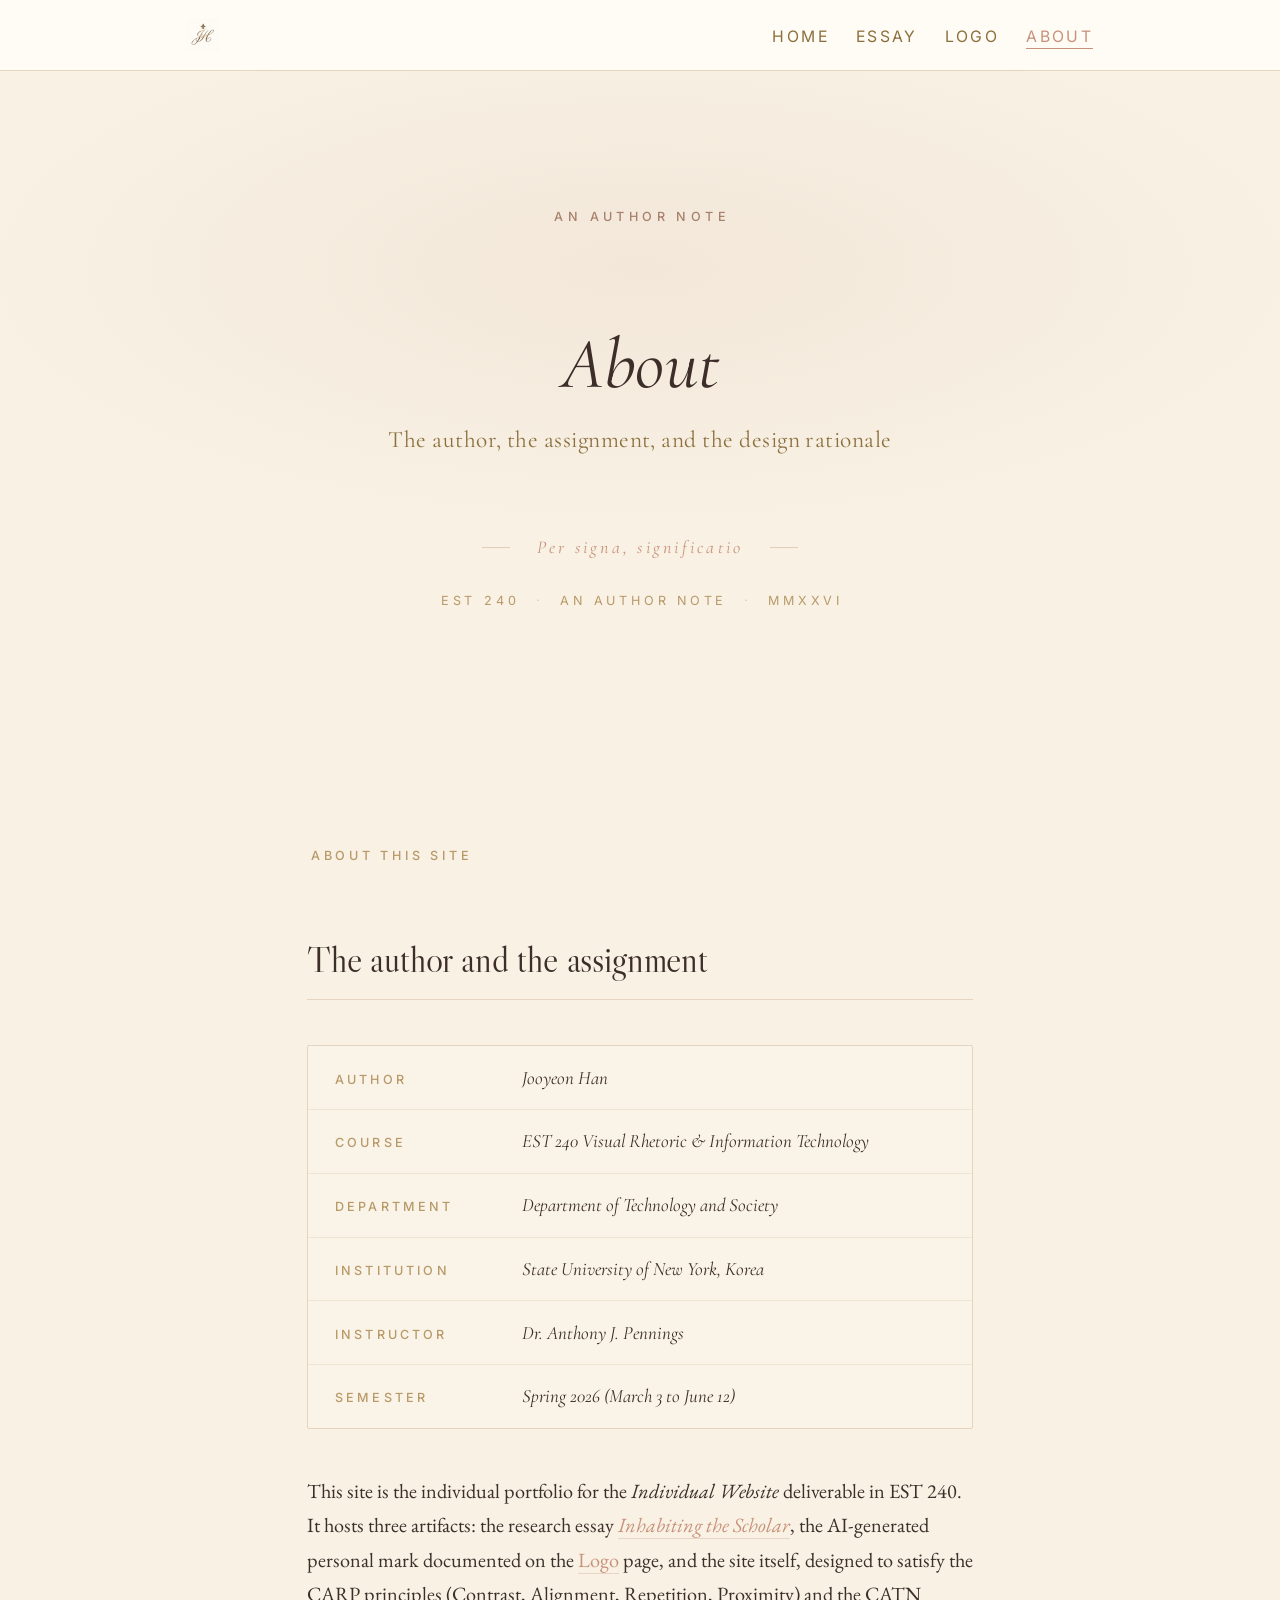
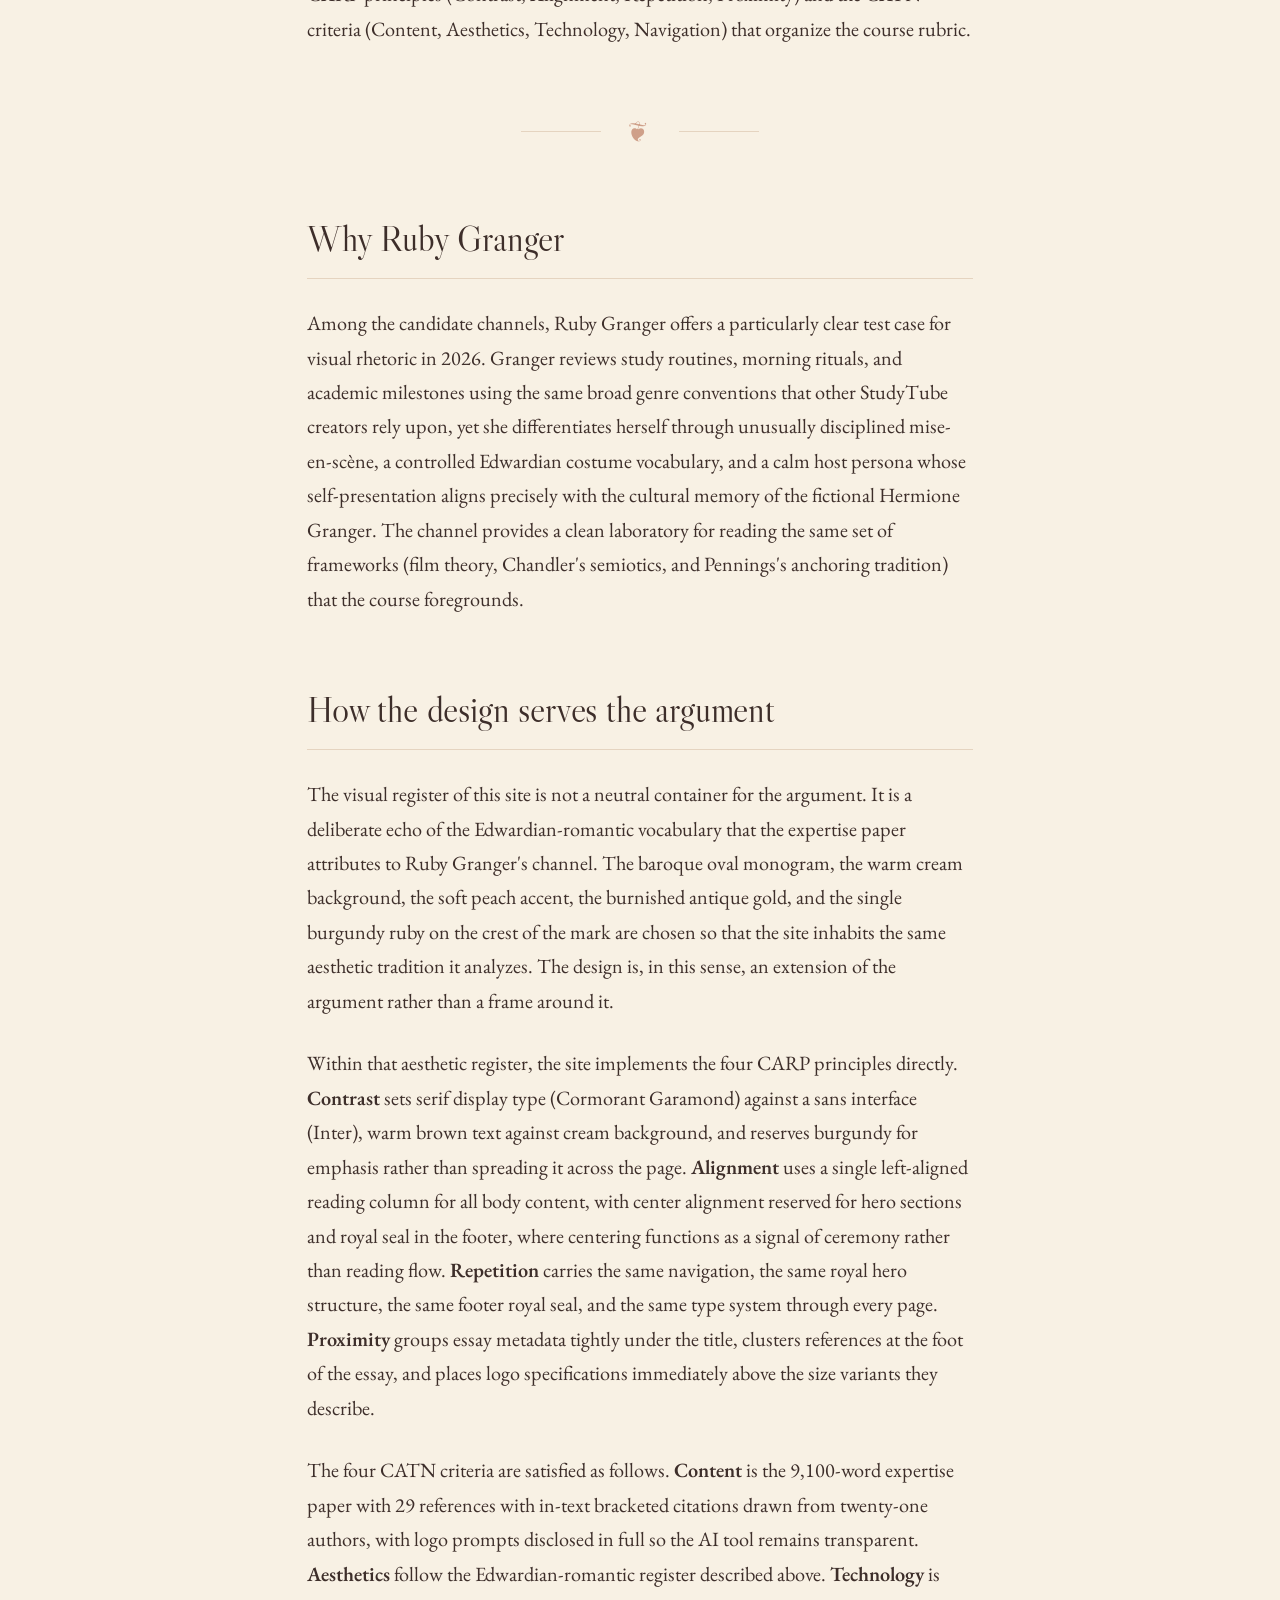
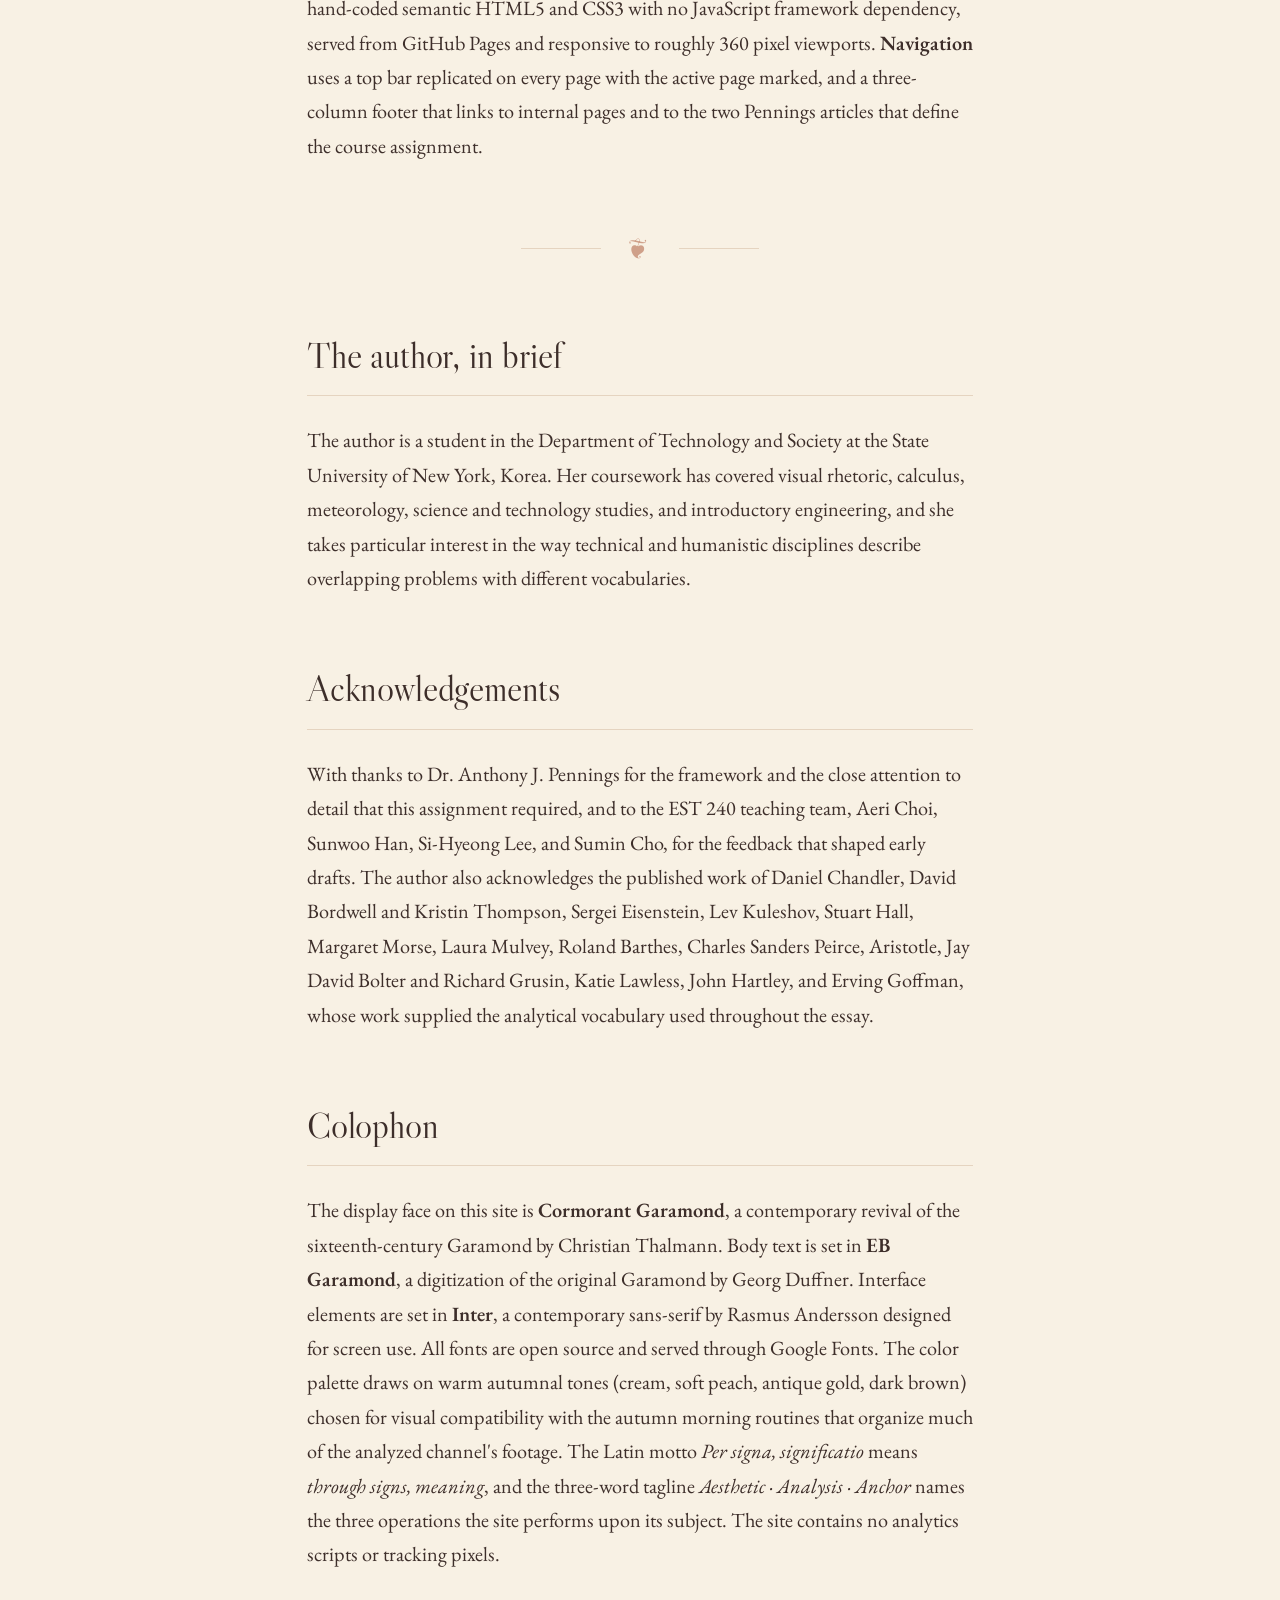
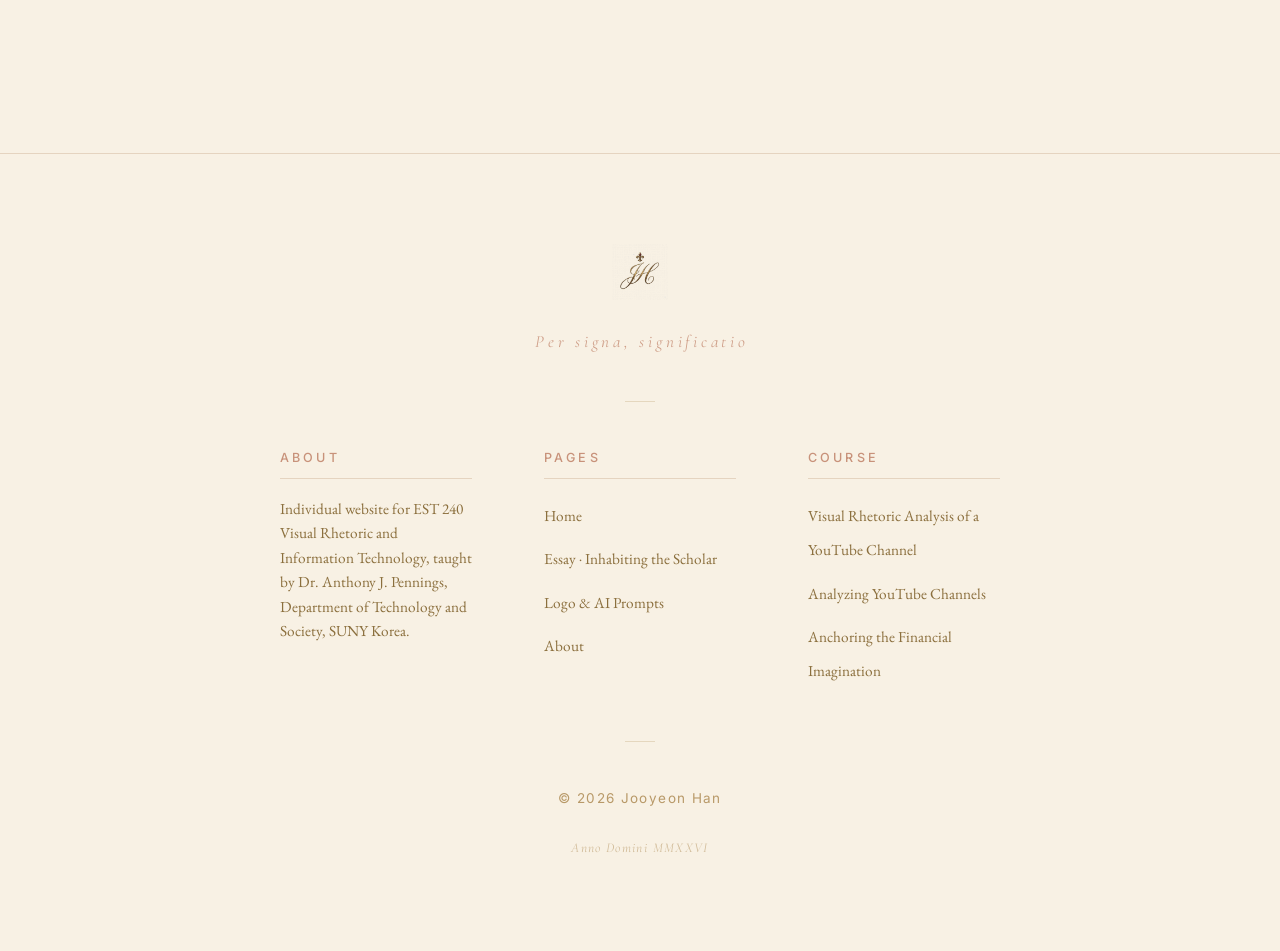
==== about.html @ 0f3f5d2f "Add files via upload" ====
<!DOCTYPE html>
<html lang="en">
<head>
<meta charset="UTF-8">
<meta name="viewport" content="width=device-width, initial-scale=1.0">
<title>About &middot; Jooyeon Han &middot; EST 240 Visual Rhetoric</title>
<meta name="description" content="About Jooyeon Han's individual portfolio site for EST 240 Visual Rhetoric and Information Technology at SUNY Korea. Featuring 'Inhabiting the Scholar,' a visual-rhetoric analysis of the Ruby Granger YouTube channel.">
<link rel="icon" type="image/png" href="logo-icon.png">
<link rel="stylesheet" href="style.css">
<link rel="preconnect" href="https://fonts.googleapis.com">
<link rel="preconnect" href="https://fonts.gstatic.com" crossorigin>
<link href="https://fonts.googleapis.com/css2?family=Cormorant+Garamond:ital,wght@0,400;0,500;0,600;1,400;1,500&family=EB+Garamond:ital,wght@0,400;0,500;1,400&family=Libre+Caslon+Display&family=Inter:wght@300;400;500&display=swap" rel="stylesheet">
</head>
<body>

<!-- ===== Navigation ===== -->
<nav class="nav">
  <div class="nav-inner">
    <a href="about.html" class="nav-brand" aria-label="Home">
      <img src="nav-mark.png" alt="" class="nav-mark">
    </a>
    <ul class="nav-menu">
      <li><a href="index.html" class="nav-link">Home</a></li>
      <li><a href="essay.html" class="nav-link">Essay</a></li>
      <li><a href="logo.html" class="nav-link">Logo</a></li>
      <li><a href="about.html" class="nav-link active">About</a></li>
    </ul>
  </div>
</nav>

<!-- ===== Royal Hero ===== -->
<section class="royal-hero">
  <div class="royal-label">
    An Author Note
  </div>

  <h1 class="royal-title">About</h1>
  <p class="royal-subtitle">The author, the assignment, and the design rationale</p>

  <p class="royal-motto">Per signa, significatio</p>

  <p class="royal-meta">
    EST 240
    <span class="royal-meta-divider">&middot;</span>
    An Author Note
    <span class="royal-meta-divider">&middot;</span>
    MMXXVI
  </p>
</section>

<!-- ===== Main Content ===== -->
<div class="container">

  <p class="eyebrow">About this site</p>

  <h2>The author and the assignment</h2>

  <div class="meta-table">
    <div class="meta-row"><span class="meta-label">Author</span><span class="meta-value">Jooyeon Han</span></div>
    <div class="meta-row"><span class="meta-label">Course</span><span class="meta-value">EST 240 Visual Rhetoric &amp; Information Technology</span></div>
    <div class="meta-row"><span class="meta-label">Department</span><span class="meta-value">Department of Technology and Society</span></div>
    <div class="meta-row"><span class="meta-label">Institution</span><span class="meta-value">State University of New York, Korea</span></div>
    <div class="meta-row"><span class="meta-label">Instructor</span><span class="meta-value">Dr. Anthony J. Pennings</span></div>
    <div class="meta-row"><span class="meta-label">Semester</span><span class="meta-value">Spring 2026 (March 3 to June 12)</span></div>
  </div>

  <p>This site is the individual portfolio for the <em>Individual Website</em> deliverable in EST 240. It hosts three artifacts: the research essay <a href="essay.html"><em>Inhabiting the Scholar</em></a>, the AI-generated personal mark documented on the <a href="logo.html">Logo</a> page, and the site itself, designed to satisfy the CARP principles (Contrast, Alignment, Repetition, Proximity) and the CATN criteria (Content, Aesthetics, Technology, Navigation) that organize the course rubric.</p>

  <div class="divider"><span class="divider-ornament">&#10086;</span></div>

  <h2>Why Ruby Granger</h2>

  <p>Among the candidate channels, Ruby Granger offers a particularly clear test case for visual rhetoric in 2026. Granger reviews study routines, morning rituals, and academic milestones using the same broad genre conventions that other StudyTube creators rely upon, yet she differentiates herself through unusually disciplined mise-en-sc&egrave;ne, a controlled Edwardian costume vocabulary, and a calm host persona whose self-presentation aligns precisely with the cultural memory of the fictional Hermione Granger. The channel provides a clean laboratory for reading the same set of frameworks (film theory, Chandler's semiotics, and Pennings's anchoring tradition) that the course foregrounds.</p>

  <h2>How the design serves the argument</h2>

  <p>The visual register of this site is not a neutral container for the argument. It is a deliberate echo of the Edwardian-romantic vocabulary that the expertise paper attributes to Ruby Granger's channel. The baroque oval monogram, the warm cream background, the soft peach accent, the burnished antique gold, and the single burgundy ruby on the crest of the mark are chosen so that the site inhabits the same aesthetic tradition it analyzes. The design is, in this sense, an extension of the argument rather than a frame around it.</p>

  <p>Within that aesthetic register, the site implements the four CARP principles directly. <strong>Contrast</strong> sets serif display type (Cormorant Garamond) against a sans interface (Inter), warm brown text against cream background, and reserves burgundy for emphasis rather than spreading it across the page. <strong>Alignment</strong> uses a single left-aligned reading column for all body content, with center alignment reserved for hero sections and royal seal in the footer, where centering functions as a signal of ceremony rather than reading flow. <strong>Repetition</strong> carries the same navigation, the same royal hero structure, the same footer royal seal, and the same type system through every page. <strong>Proximity</strong> groups essay metadata tightly under the title, clusters references at the foot of the essay, and places logo specifications immediately above the size variants they describe.</p>

  <p>The four CATN criteria are satisfied as follows. <strong>Content</strong> is the 9,100-word expertise paper with 29 references with in-text bracketed citations drawn from twenty-one authors, with logo prompts disclosed in full so the AI tool remains transparent. <strong>Aesthetics</strong> follow the Edwardian-romantic register described above. <strong>Technology</strong> is hand-coded semantic HTML5 and CSS3 with no JavaScript framework dependency, served from GitHub Pages and responsive to roughly 360 pixel viewports. <strong>Navigation</strong> uses a top bar replicated on every page with the active page marked, and a three-column footer that links to internal pages and to the two Pennings articles that define the course assignment.</p>

  <div class="divider"><span class="divider-ornament">&#10086;</span></div>

  <h2>The author, in brief</h2>

  <p>The author is a student in the Department of Technology and Society at the State University of New York, Korea. Her coursework has covered visual rhetoric, calculus, meteorology, science and technology studies, and introductory engineering, and she takes particular interest in the way technical and humanistic disciplines describe overlapping problems with different vocabularies.</p>

  <h2>Acknowledgements</h2>

  <p>With thanks to Dr. Anthony J. Pennings for the framework and the close attention to detail that this assignment required, and to the EST 240 teaching team, Aeri Choi, Sunwoo Han, Si-Hyeong Lee, and Sumin Cho, for the feedback that shaped early drafts. The author also acknowledges the published work of Daniel Chandler, David Bordwell and Kristin Thompson, Sergei Eisenstein, Lev Kuleshov, Stuart Hall, Margaret Morse, Laura Mulvey, Roland Barthes, Charles Sanders Peirce, Aristotle, Jay David Bolter and Richard Grusin, Katie Lawless, John Hartley, and Erving Goffman, whose work supplied the analytical vocabulary used throughout the essay.</p>

  <h2>Colophon</h2>

  <p>The display face on this site is <strong>Cormorant Garamond</strong>, a contemporary revival of the sixteenth-century Garamond by Christian Thalmann. Body text is set in <strong>EB Garamond</strong>, a digitization of the original Garamond by Georg Duffner. Interface elements are set in <strong>Inter</strong>, a contemporary sans-serif by Rasmus Andersson designed for screen use. All fonts are open source and served through Google Fonts. The color palette draws on warm autumnal tones (cream, soft peach, antique gold, dark brown) chosen for visual compatibility with the autumn morning routines that organize much of the analyzed channel's footage. The Latin motto <em>Per signa, significatio</em> means <em>through signs, meaning</em>, and the three-word tagline <em>Aesthetic &middot; Analysis &middot; Anchor</em> names the three operations the site performs upon its subject. The site contains no analytics scripts or tracking pixels.</p>

</div>

<!-- ===== Royal Seal Footer ===== -->
<footer class="footer">
  <div class="footer-inner">
    <img src="nav-mark.png" alt="" class="footer-mark">
    <p class="footer-motto">Per signa, significatio</p>
    <div class="footer-divider"></div>

    <div class="footer-cols">
      <div class="footer-col">
        <p class="footer-col-title">About</p>
        <p class="footer-col-text">Individual website for EST 240 Visual Rhetoric and Information Technology, taught by Dr. Anthony J. Pennings, Department of Technology and Society, SUNY Korea.</p>
      </div>
      <div class="footer-col">
        <p class="footer-col-title">Pages</p>
        <ul class="footer-list">
          <li><a href="index.html">Home</a></li>
          <li><a href="essay.html">Essay &middot; Inhabiting the Scholar</a></li>
          <li><a href="logo.html">Logo &amp; AI Prompts</a></li>
          <li><a href="about.html">About</a></li>
        </ul>
      </div>
      <div class="footer-col">
        <p class="footer-col-title">Course</p>
        <ul class="footer-list">
          <li><a href="https://apennings.com/technologies-of-meaning/visual-rhetoric-analysis-of-a-youtube-channel/" target="_blank" rel="noopener">Visual Rhetoric Analysis of a YouTube Channel</a></li>
          <li><a href="https://apennings.com/media-strategies/analyzing-youtube-channels/" target="_blank" rel="noopener">Analyzing YouTube Channels</a></li>
          <li><a href="https://apennings.com/media-strategies/show-biz-anchoring-the-financial-imagination/" target="_blank" rel="noopener">Anchoring the Financial Imagination</a></li>
        </ul>
      </div>
    </div>

    <div class="footer-divider"></div>
    <p class="footer-text">&copy; 2026 Jooyeon Han</p>
    <p class="footer-est">Anno Domini MMXXVI</p>
  </div>
</footer>

</body>
</html>
---- style.css ----
/* ============================================================
   Jooyeon Han Portfolio · EST 240 Visual Rhetoric
   Design System
   
   Inspired by Oxford University Press editorial design
   Color palette: warm beige + dusty rose (Ruby Granger autumn tones)
   Typography: Cormorant Garamond + Libre Caslon + EB Garamond + Inter
   ============================================================ */

/* ===== Font Imports ===== */
@import url('https://fonts.googleapis.com/css2?family=Cormorant+Garamond:ital,wght@0,300;0,400;0,500;0,600;0,700;1,400;1,500&family=Libre+Caslon+Display&family=EB+Garamond:ital,wght@0,400;0,500;0,600;1,400&family=Inter:wght@300;400;500;600&display=swap');

/* ===== CSS Reset ===== */
*, *::before, *::after {
  box-sizing: border-box;
  margin: 0;
  padding: 0;
}

html {
  scroll-behavior: smooth;
  font-size: 18px;
}

/* ===== Design Tokens ===== */
:root {
  /* Color palette - Bridgerton / Coquette / Royalcore */
  --bg-primary: #F8F1E4;        /* Warm cream - main background */
  --bg-card: #FAF4E8;            /* Soft cream - cards */
  --bg-elevated: #FDF8EF;        /* Elevated cream - hover */
  
  --accent: #C8927A;             /* Soft peach/rose - links */
  --accent-hover: #A8806B;       /* Deep peach */
  --accent-light: #E8D4C4;       /* Light blush */
  
  --text-primary: #3D2E2A;       /* Warm dark brown */
  --text-secondary: #8B6F3D;     /* Antique gold-brown */
  --text-tertiary: #B89968;      /* Light gold */
  
  --border: #E5D4C0;             /* Cream-gold border */
  --border-subtle: #F0E4D2;      /* Very light cream */
  
  --gold: #C9A876;               /* Soft antique gold */
  --gold-light: #E5C998;         /* Light gold */
  
  /* Typography */
  --font-display: 'Cormorant Garamond', 'Times New Roman', serif;
  --font-header: 'Libre Caslon Display', 'Cormorant Garamond', serif;
  --font-body: 'EB Garamond', 'Garamond', 'Times New Roman', serif;
  --font-ui: 'Inter', -apple-system, BlinkMacSystemFont, sans-serif;
  
  /* Spacing */
  --space-xs: 0.5rem;
  --space-sm: 1rem;
  --space-md: 1.5rem;
  --space-lg: 2.5rem;
  --space-xl: 4rem;
  --space-2xl: 6rem;
  
  /* Layout */
  --content-width: 720px;
  --wide-width: 960px;
  --radius: 4px;
  --radius-lg: 8px;
}

/* ===== Base ===== */
body {
  background: var(--bg-primary);
  color: var(--text-primary);
  font-family: var(--font-body);
  font-size: 1.125rem;
  line-height: 1.7;
  -webkit-font-smoothing: antialiased;
  -moz-osx-font-smoothing: grayscale;
}

/* ===== Typography ===== */
h1, h2, h3, h4 {
  font-family: var(--font-header);
  font-weight: 400;
  color: var(--text-primary);
  line-height: 1.2;
  letter-spacing: -0.01em;
}

h1 {
  font-family: var(--font-display);
  font-size: 3.5rem;
  font-weight: 500;
  letter-spacing: -0.02em;
}

h2 {
  font-size: 2rem;
  margin-top: var(--space-xl);
  margin-bottom: var(--space-md);
  padding-bottom: var(--space-sm);
  border-bottom: 1px solid var(--border);
  font-weight: 400;
  letter-spacing: -0.005em;
}

/* Royal H2 - more authoritative */
.h2-royal {
  font-family: var(--font-header);
  font-size: 1.875rem;
  text-align: center;
  margin: var(--space-2xl) 0 var(--space-lg);
  padding: var(--space-md) 0;
  border-top: 1px solid var(--border);
  border-bottom: 1px solid var(--border);
  font-weight: 400;
  letter-spacing: 0.02em;
  color: var(--text-primary);
}

.h2-royal-label {
  display: block;
  font-family: var(--font-ui);
  font-size: 0.7rem;
  font-weight: 400;
  text-transform: uppercase;
  letter-spacing: 0.4em;
  color: var(--accent);
  margin-bottom: var(--space-xs);
  opacity: 0.85;
}

h3 {
  font-size: 1.5rem;
  margin-top: var(--space-lg);
  margin-bottom: var(--space-sm);
  font-family: var(--font-display);
  font-weight: 500;
  font-style: italic;
  color: var(--text-secondary);
}

h4 {
  font-size: 1.125rem;
  margin-top: var(--space-md);
  margin-bottom: var(--space-xs);
  text-transform: uppercase;
  letter-spacing: 0.1em;
  font-family: var(--font-ui);
  font-weight: 500;
  font-size: 0.875rem;
  color: var(--text-tertiary);
}

p {
  margin-bottom: 1.4em;
}

p + p {
  margin-bottom: 1.4em;
}

a {
  color: var(--accent);
  text-decoration: none;
  border-bottom: 1px solid var(--accent-light);
  transition: all 0.2s ease;
}

a:hover {
  color: var(--accent-hover);
  border-bottom-color: var(--accent-hover);
}

em, i {
  font-style: italic;
}

strong, b {
  font-weight: 600;
}

blockquote {
  font-family: var(--font-display);
  font-style: italic;
  font-size: 1.4rem;
  line-height: 1.5;
  color: var(--text-secondary);
  margin: var(--space-lg) 0;
  padding: var(--space-md) var(--space-lg);
  border-left: 3px solid var(--accent);
  background: var(--bg-card);
}

cite {
  display: block;
  font-style: normal;
  font-family: var(--font-ui);
  font-size: 0.875rem;
  color: var(--text-tertiary);
  margin-top: var(--space-xs);
  text-align: right;
}

cite::before {
  content: "— ";
}

hr {
  border: none;
  border-top: 1px solid var(--border);
  margin: var(--space-xl) 0;
}

/* ===== Ornament Divider (Fleuron) ===== */
.divider {
  display: flex;
  align-items: center;
  justify-content: center;
  gap: var(--space-md);
  margin: var(--space-xl) 0;
  color: var(--accent);
  font-family: var(--font-display);
  font-size: 1.5rem;
  line-height: 1;
}

.divider::before,
.divider::after {
  content: "";
  flex: 1;
  max-width: 80px;
  height: 1px;
  background: var(--border);
}

.divider-ornament {
  opacity: 0.85;
  font-style: italic;
  font-weight: 400;
  letter-spacing: 0.2em;
}

/* Section ornament (smaller, above headings) */
.section-ornament {
  text-align: center;
  font-family: var(--font-display);
  font-size: 1.25rem;
  color: var(--accent);
  margin: var(--space-lg) 0 var(--space-xs);
  opacity: 0.7;
  letter-spacing: 0.3em;
}

/* ===== Layout ===== */
.container {
  max-width: var(--content-width);
  margin: 0 auto;
  padding: var(--space-lg) var(--space-md);
}

.container-wide {
  max-width: var(--wide-width);
  margin: 0 auto;
  padding: var(--space-lg) var(--space-md);
}

/* ===== Navigation ===== */
.nav {
  background: var(--bg-elevated);
  border-bottom: 1px solid var(--border);
  padding: var(--space-sm) 0;
  position: sticky;
  top: 0;
  z-index: 100;
  backdrop-filter: blur(10px);
  background: rgba(255, 252, 247, 0.92);
}

.nav-inner {
  max-width: var(--wide-width);
  margin: 0 auto;
  padding: 0 var(--space-md);
  display: flex;
  justify-content: space-between;
  align-items: center;
}

.nav-brand {
  font-family: var(--font-display);
  font-size: 1.5rem;
  font-weight: 500;
  font-style: italic;
  color: var(--text-primary);
  border-bottom: none;
  letter-spacing: -0.01em;
}

.nav-brand:hover {
  color: var(--accent);
  border-bottom: none;
}

.nav-menu {
  display: flex;
  gap: var(--space-md);
  list-style: none;
}

.nav-link {
  font-family: var(--font-ui);
  font-size: 0.875rem;
  font-weight: 400;
  color: var(--text-secondary);
  text-transform: uppercase;
  letter-spacing: 0.15em;
  border-bottom: 1px solid transparent;
  padding-bottom: 2px;
}

.nav-link:hover,
.nav-link.active {
  color: var(--accent);
  border-bottom-color: var(--accent);
}

/* ===== Hero (Grand Portal) ===== */
.hero {
  text-align: center;
  padding: var(--space-2xl) var(--space-md) var(--space-2xl);
  border-bottom: 1px solid var(--border);
  position: relative;
}

/* ===== Royal Hero (Refined Hybrid - 절제 + 격조) ===== */
.royal-hero {
  text-align: center;
  padding: 7rem 2rem 5.5rem;
  position: relative;
  background: 
    radial-gradient(ellipse 80% 60% at center 30%, rgba(232, 212, 196, 0.35) 0%, transparent 65%),
    var(--bg-primary);
}

.royal-label {
  font-family: var(--font-ui);
  font-size: 0.7rem;
  font-weight: 500;
  text-transform: uppercase;
  letter-spacing: 0.35em;
  color: var(--accent-hover);
  margin-bottom: var(--space-xl);
  padding-left: 0.35em;
  display: inline-block;
}

.royal-label::before,
.royal-label::after {
  content: none;
}

.royal-emblem-wrap {
  position: relative;
  display: flex;
  align-items: center;
  justify-content: center;
  margin: 0 auto var(--space-xl);
}

.royal-emblem {
  width: 200px;
  height: auto;
  flex-shrink: 0;
}

.royal-emblem-flank {
  display: none;
}

.royal-title {
  font-family: var(--font-display);
  font-size: 4rem;
  font-weight: 400;
  letter-spacing: 0.005em;
  color: var(--text-primary);
  margin: var(--space-md) 0 var(--space-sm);
  line-height: 1.05;
  text-transform: none;
  font-style: italic;
}

.royal-subtitle {
  font-family: var(--font-display);
  font-size: 1.3rem;
  color: var(--text-secondary);
  margin: 0 0 var(--space-xl);
  font-weight: 400;
  letter-spacing: 0.02em;
  font-style: normal;
}

.royal-rule {
  display: none;
}

/* Latin motto - 절제된 한 줄 */
.royal-motto {
  font-family: var(--font-display);
  font-style: italic;
  font-size: 1rem;
  color: var(--accent);
  letter-spacing: 0.18em;
  margin: var(--space-xl) auto var(--space-md);
  font-weight: 400;
  display: flex;
  align-items: center;
  justify-content: center;
  gap: var(--space-md);
}

.royal-motto::before,
.royal-motto::after {
  content: "";
  display: inline-block;
  width: 28px;
  height: 1px;
  background: var(--accent);
  opacity: 0.4;
}

/* Meta - 절제된 상세 정보 */
.royal-meta {
  font-family: var(--font-ui);
  font-size: 0.7rem;
  font-weight: 400;
  text-transform: uppercase;
  letter-spacing: 0.3em;
  color: var(--text-tertiary);
  margin-top: var(--space-xs);
  padding-left: 0.3em;
}

.royal-meta-divider {
  display: inline-block;
  margin: 0 0.7em;
  color: var(--accent);
  opacity: 0.45;
}

.hero-monogram {
  margin: 0 auto var(--space-lg);
  width: 120px;
  height: 120px;
}

.hero-title {
  font-family: var(--font-display);
  font-size: 4rem;
  font-weight: 400;
  letter-spacing: -0.03em;
  margin-bottom: var(--space-sm);
  color: var(--text-primary);
}

.hero-subtitle {
  font-family: var(--font-display);
  font-style: italic;
  font-size: 1.5rem;
  color: var(--text-secondary);
  margin-bottom: var(--space-lg);
  font-weight: 300;
}

.hero-meta {
  font-family: var(--font-ui);
  font-size: 0.875rem;
  text-transform: uppercase;
  letter-spacing: 0.2em;
  color: var(--text-tertiary);
}

/* ===== Cards / Sections ===== */
.card {
  background: var(--bg-card);
  border: 1px solid var(--border-subtle);
  border-radius: var(--radius);
  padding: var(--space-lg);
  margin-bottom: var(--space-md);
}

.card-header {
  font-family: var(--font-ui);
  font-size: 0.75rem;
  text-transform: uppercase;
  letter-spacing: 0.2em;
  color: var(--text-tertiary);
  margin-bottom: var(--space-sm);
}

/* ===== Stats Bar ===== */
.stats {
  display: grid;
  grid-template-columns: repeat(auto-fit, minmax(150px, 1fr));
  gap: var(--space-md);
  margin: var(--space-lg) 0;
  padding: var(--space-lg) var(--space-md);
  background: var(--bg-card);
  border-top: 1px solid var(--border);
  border-bottom: 1px solid var(--border);
}

.stat-item {
  text-align: center;
}

.stat-value {
  font-family: var(--font-display);
  font-size: 2.5rem;
  font-weight: 500;
  color: var(--accent);
  display: block;
  line-height: 1;
  margin-bottom: var(--space-xs);
}

.stat-label {
  font-family: var(--font-ui);
  font-size: 0.75rem;
  text-transform: uppercase;
  letter-spacing: 0.15em;
  color: var(--text-tertiary);
}

/* ===== Buttons ===== */
.btn {
  display: inline-block;
  font-family: var(--font-ui);
  font-size: 0.875rem;
  font-weight: 500;
  text-transform: uppercase;
  letter-spacing: 0.15em;
  padding: 0.875rem 2rem;
  border: 1px solid var(--accent);
  color: var(--accent);
  background: transparent;
  border-radius: var(--radius);
  cursor: pointer;
  transition: all 0.2s ease;
  border-bottom: 1px solid var(--accent);
}

.btn:hover {
  background: var(--accent);
  color: var(--bg-elevated);
  border-bottom-color: var(--accent);
}

.btn-primary {
  background: var(--accent);
  color: var(--bg-elevated);
}

.btn-primary:hover {
  background: var(--accent-hover);
  border-color: var(--accent-hover);
}

/* ===== Video Embed ===== */
.video-embed {
  position: relative;
  width: 100%;
  padding-bottom: 56.25%;
  margin: var(--space-lg) 0;
  background: var(--bg-card);
  border: 1px solid var(--border);
  border-radius: var(--radius);
  overflow: hidden;
}

.video-embed iframe {
  position: absolute;
  top: 0;
  left: 0;
  width: 100%;
  height: 100%;
  border: 0;
}

.video-caption {
  font-family: var(--font-ui);
  font-size: 0.875rem;
  color: var(--text-tertiary);
  text-align: center;
  margin-top: var(--space-xs);
  margin-bottom: var(--space-lg);
  font-style: italic;
}

/* ===== Video Gallery ===== */
.video-gallery {
  display: grid;
  grid-template-columns: repeat(auto-fit, minmax(280px, 1fr));
  gap: var(--space-md);
  margin: var(--space-lg) 0;
}

.video-card {
  background: var(--bg-card);
  border: 1px solid var(--border-subtle);
  border-radius: var(--radius);
  padding: var(--space-md);
  transition: all 0.2s ease;
}

.video-card:hover {
  transform: translateY(-2px);
  border-color: var(--accent-light);
  box-shadow: 0 4px 16px rgba(139, 90, 102, 0.08);
}

.video-card h4 {
  font-family: var(--font-display);
  font-size: 1.125rem;
  font-style: italic;
  color: var(--text-primary);
  margin-bottom: var(--space-xs);
  text-transform: none;
  letter-spacing: 0;
  font-weight: 500;
}

.video-card p {
  font-size: 0.95rem;
  color: var(--text-secondary);
  margin-bottom: var(--space-xs);
}

.video-card a {
  font-family: var(--font-ui);
  font-size: 0.8rem;
  text-transform: uppercase;
  letter-spacing: 0.15em;
}

/* ===== References ===== */
.references {
  font-size: 0.95rem;
  line-height: 1.6;
}

.references ol {
  list-style: none;
  counter-reset: ref-counter;
  padding-left: 0;
  margin: 0;
}

.references li {
  counter-increment: ref-counter;
  margin-bottom: var(--space-sm);
  padding-left: 3.2rem;
  position: relative;
  font-family: var(--font-body);
  font-size: 0.9rem;
  line-height: 1.6;
  color: var(--text-primary);
}

.references li::before {
  content: "[" counter(ref-counter) "]";
  position: absolute;
  left: 0;
  top: 0.1em;
  color: var(--accent);
  font-family: var(--font-ui);
  font-weight: 500;
  font-size: 0.85rem;
  width: 2.8rem;
  text-align: left;
  letter-spacing: 0.02em;
}

.references a {
  word-break: break-word;
}

/* ===== Logo Display ===== */
.logo-showcase {
  display: grid;
  grid-template-columns: repeat(auto-fit, minmax(220px, 1fr));
  gap: var(--space-lg);
  margin: var(--space-xl) 0;
  align-items: center;
}

.logo-tile {
  background: var(--bg-card);
  border: 1px solid var(--border);
  border-radius: var(--radius-lg);
  padding: var(--space-xl) var(--space-lg);
  text-align: center;
}

.logo-tile.tile-bw {
  background: #FFFFFF;
}

.logo-tile.tile-dark {
  background: #2A1F1A;
}

.logo-tile-label {
  display: block;
  font-family: var(--font-ui);
  font-size: 0.75rem;
  text-transform: uppercase;
  letter-spacing: 0.2em;
  color: var(--text-tertiary);
  margin-top: var(--space-md);
}

.tile-dark .logo-tile-label {
  color: var(--gold-light);
}

/* ===== Prompt Display ===== */
.prompt-block {
  background: #2A1F1A;
  color: #F5EDE4;
  font-family: 'SF Mono', 'Monaco', 'Inconsolata', 'Courier New', monospace;
  font-size: 0.85rem;
  line-height: 1.6;
  padding: var(--space-md);
  border-radius: var(--radius);
  margin: var(--space-md) 0;
  overflow-x: auto;
  border-left: 3px solid var(--gold);
}

.prompt-label {
  font-family: var(--font-ui);
  font-size: 0.7rem;
  text-transform: uppercase;
  letter-spacing: 0.2em;
  color: var(--gold-light);
  margin-bottom: var(--space-xs);
  display: block;
}

/* ===== Pull Quote ===== */
.pull-quote {
  font-family: var(--font-display);
  font-style: italic;
  font-size: 2.5rem;
  line-height: 1.2;
  letter-spacing: -0.01em;
  color: var(--accent);
  text-align: center;
  padding: var(--space-xl) var(--space-md);
  margin: var(--space-xl) 0;
  border-top: 1px solid var(--border);
  border-bottom: 1px solid var(--border);
  position: relative;
}

.pull-quote::before {
  content: "❦";
  display: block;
  font-style: normal;
  font-size: 1.2rem;
  color: var(--accent);
  opacity: 0.6;
  margin-bottom: var(--space-md);
  letter-spacing: 0;
}

/* ===== Footer (Luxury Restraint) ===== */
.footer {
  background: var(--bg-primary);
  border-top: 1px solid var(--border);
  padding: 5rem var(--space-md) 4rem;
  margin-top: var(--space-2xl);
  text-align: center;
  position: relative;
}

.footer-inner {
  max-width: var(--content-width);
  margin: 0 auto;
}

.footer-mark {
  width: 56px;
  height: auto;
  margin: 0 auto var(--space-md);
  opacity: 0.7;
}

.footer-motto {
  font-family: var(--font-display);
  font-style: italic;
  font-size: 0.95rem;
  color: var(--accent);
  letter-spacing: 0.22em;
  margin-bottom: var(--space-lg);
  padding-left: 0.22em;
  opacity: 0.85;
}

.footer-motto::before, .footer-motto::after {
  content: none;
}

.footer-divider {
  width: 30px;
  height: 1px;
  background: var(--text-tertiary);
  opacity: 0.3;
  margin: var(--space-lg) auto;
  border: none;
}

.footer-text {
  font-family: var(--font-ui);
  font-size: 0.75rem;
  color: var(--text-tertiary);
  margin-bottom: var(--space-xs);
  letter-spacing: 0.1em;
}

.footer-meta {
  font-family: var(--font-ui);
  font-size: 0.65rem;
  text-transform: uppercase;
  letter-spacing: 0.4em;
  color: var(--text-tertiary);
  margin-bottom: var(--space-xs);
  padding-left: 0.4em;
}

.footer-est {
  font-family: var(--font-display);
  font-style: italic;
  font-size: 0.75rem;
  color: var(--text-tertiary);
  margin-top: var(--space-md);
  opacity: 0.6;
  letter-spacing: 0.1em;
}

/* Monogram watermark (large background ornament) */
.watermark {
  position: relative;
  text-align: center;
  margin: var(--space-2xl) 0 var(--space-lg);
  pointer-events: none;
}

.watermark svg {
  width: 80px;
  height: 80px;
  opacity: 0.18;
}

/* End-of-essay sign-off mark */
.end-mark {
  text-align: center;
  margin: var(--space-xl) 0;
  font-family: var(--font-display);
  color: var(--accent);
  font-size: 1.5rem;
  opacity: 0.6;
  letter-spacing: 0.4em;
}

/* ===== Tables (if needed) ===== */
table {
  width: 100%;
  border-collapse: collapse;
  margin: var(--space-md) 0;
  font-size: 0.95rem;
}

th {
  font-family: var(--font-ui);
  text-transform: uppercase;
  letter-spacing: 0.1em;
  font-size: 0.8rem;
  font-weight: 500;
  color: var(--text-secondary);
  padding: var(--space-sm);
  border-bottom: 2px solid var(--border);
  text-align: left;
}

td {
  padding: var(--space-sm);
  border-bottom: 1px solid var(--border-subtle);
}

/* ===== Drop Cap (Editorial Book Style) ===== */
.dropcap {
  position: relative;
}
.dropcap::first-letter {
  font-family: var(--font-display);
  font-size: 5.5rem;
  font-weight: 500;
  font-style: italic;
  color: var(--accent);
  float: left;
  line-height: 0.85;
  margin: 0.1em 0.15em -0.1em 0;
  padding: 0;
}

/* Small caps treatment for first words after dropcap */
.dropcap-line {
  font-variant: small-caps;
  letter-spacing: 0.05em;
  font-weight: 500;
}

/* ===== Responsive ===== */
@media (max-width: 768px) {
  html {
    font-size: 16px;
  }
  
  h1, .hero-title {
    font-size: 2.5rem;
  }
  
  h2 {
    font-size: 1.75rem;
  }
  
  /* Royal hero responsive */
  .royal-hero {
    padding: 5rem 1rem 4rem;
  }
  
  .royal-title {
    font-size: 2.5rem;
    letter-spacing: 0.05em;
  }
  
  .royal-subtitle {
    font-size: 1.15rem;
  }
  
  .royal-motto {
    font-size: 0.9rem;
    letter-spacing: 0.1em;
  }
  
  .royal-emblem-wrap {
    gap: var(--space-md);
  }
  
  .royal-emblem {
    width: 110px;
    height: 110px;
  }
  
  .royal-emblem-flank {
    width: 36px;
    height: 108px;
  }
  
  .nav-menu {
    gap: var(--space-sm);
  }
  
  .nav-link {
    font-size: 0.75rem;
    letter-spacing: 0.1em;
  }
  
  .container {
    padding: var(--space-md) var(--space-sm);
  }
  
  .hero {
    padding: var(--space-xl) var(--space-md);
  }
  
  .pull-quote {
    font-size: 1.8rem;
  }
  
  .stat-value {
    font-size: 1.75rem;
  }
}

/* ===== Print ===== */
@media print {
  .nav, .footer {
    display: none;
  }
  body {
    background: white;
    color: black;
  }
}

/* ============================================================
   EXPANDED STYLES — Additional components for full Eric parity
   ============================================================ */

/* ===== Nav mark (small icon in nav) ===== */
.nav-mark {
  width: 32px;
  height: 32px;
  margin-right: 0;
  vertical-align: middle;
  display: inline-block;
  opacity: 0.85;
  transition: opacity 0.3s ease;
}

.nav-brand:hover .nav-mark {
  opacity: 1;
}

.nav-brand {
  display: inline-flex;
  align-items: center;
  text-decoration: none;
}

/* ===== Eyebrow text (subtle label above headings) ===== */
.eyebrow {
  font-family: var(--font-ui);
  font-size: 0.7rem;
  font-weight: 500;
  text-transform: uppercase;
  letter-spacing: 0.3em;
  color: var(--text-tertiary);
  margin: var(--space-xl) 0 var(--space-sm);
  padding-left: 0.3em;
}

/* ===== Lead paragraph ===== */
.lead {
  font-family: var(--font-display);
  font-size: 1.4rem;
  line-height: 1.5;
  color: var(--text-secondary);
  margin: var(--space-md) 0 var(--space-xl);
  font-weight: 400;
  font-style: italic;
  letter-spacing: 0.005em;
}

.lead strong {
  color: var(--text-primary);
  font-style: normal;
  font-weight: 500;
}

/* ===== Page Title (large H1 below royal hero) ===== */
.page-title {
  font-family: var(--font-display);
  font-size: 3.5rem;
  font-weight: 400;
  letter-spacing: -0.005em;
  line-height: 1.1;
  margin: var(--space-sm) 0 var(--space-md);
  color: var(--text-primary);
  font-style: normal;
}

/* ===== CTA Row (button group) ===== */
.cta-row {
  display: flex;
  flex-wrap: wrap;
  gap: var(--space-md);
  margin: var(--space-xl) 0;
  align-items: center;
}

.btn-secondary {
  display: inline-block;
  font-family: var(--font-ui);
  font-size: 0.875rem;
  font-weight: 400;
  text-transform: uppercase;
  letter-spacing: 0.15em;
  padding: 0.85rem 1.75rem;
  background: transparent;
  color: var(--accent);
  border: 1px solid var(--accent-light);
  border-radius: 2px;
  text-decoration: none;
  transition: all 0.2s ease;
}

.btn-secondary:hover {
  background: var(--accent-light);
  color: var(--accent-hover);
  border-color: var(--accent);
}

/* ===== Artifact Grid (Three artifacts. One coherent identity.) ===== */
.artifact-grid {
  display: grid;
  grid-template-columns: repeat(auto-fit, minmax(240px, 1fr));
  gap: var(--space-lg);
  margin: var(--space-xl) 0;
}

.artifact-card {
  background: var(--bg-card);
  border: 1px solid var(--border);
  border-radius: 2px;
  padding: var(--space-lg);
  display: flex;
  flex-direction: column;
}

.artifact-card h3 {
  font-family: var(--font-display);
  font-size: 1.6rem;
  font-weight: 500;
  font-style: italic;
  color: var(--text-primary);
  margin: 0 0 var(--space-md);
  padding-bottom: var(--space-xs);
  border-bottom: 1px solid var(--border);
  letter-spacing: 0;
}

.artifact-card p {
  font-family: var(--font-body);
  font-size: 0.95rem;
  line-height: 1.6;
  color: var(--text-secondary);
  margin: 0 0 var(--space-sm);
  flex-grow: 1;
}

.artifact-link {
  font-family: var(--font-ui);
  font-size: 0.75rem;
  font-weight: 500;
  text-transform: uppercase;
  letter-spacing: 0.18em;
  color: var(--accent);
  text-decoration: none;
  display: inline-block;
  margin-top: auto;
  padding-top: var(--space-sm);
  border-bottom: 1px solid transparent;
  transition: border-color 0.2s;
}

.artifact-link:hover {
  border-bottom-color: var(--accent);
}

/* ===== Meta Table (key/value pairs on About) ===== */
.meta-table {
  display: grid;
  grid-template-columns: 1fr;
  gap: 0;
  margin: var(--space-lg) 0;
  background: var(--bg-card);
  border: 1px solid var(--border);
  border-radius: 2px;
  overflow: hidden;
}

.meta-row {
  display: grid;
  grid-template-columns: 160px 1fr;
  gap: var(--space-md);
  padding: 0.85rem var(--space-md);
  border-bottom: 1px solid var(--border-subtle);
  align-items: baseline;
}

.meta-row:last-child {
  border-bottom: none;
}

.meta-label {
  font-family: var(--font-ui);
  font-size: 0.7rem;
  font-weight: 500;
  text-transform: uppercase;
  letter-spacing: 0.25em;
  color: var(--text-tertiary);
}

.meta-value {
  font-family: var(--font-display);
  font-size: 1.05rem;
  color: var(--text-primary);
  font-style: italic;
  letter-spacing: 0;
}

/* ===== Numbered List (1, 2, 3 large) ===== */
.numbered-list {
  list-style: none;
  counter-reset: artifact-num;
  padding: 0;
  margin: var(--space-md) 0 var(--space-xl);
}

.numbered-list li {
  counter-increment: artifact-num;
  position: relative;
  padding-left: 3rem;
  margin-bottom: var(--space-md);
  line-height: 1.7;
  font-family: var(--font-body);
}

.numbered-list li::before {
  content: counter(artifact-num);
  position: absolute;
  left: 0;
  top: -0.15em;
  font-family: var(--font-display);
  font-style: italic;
  font-size: 1.8rem;
  color: var(--accent);
  font-weight: 400;
  line-height: 1;
}

/* ===== Logo Grid (3 sizes) ===== */
.logo-grid {
  display: grid;
  grid-template-columns: repeat(auto-fit, minmax(220px, 1fr));
  gap: var(--space-lg);
  margin: var(--space-xl) 0;
}

.logo-tile {
  background: var(--bg-card);
  border: 1px solid var(--border);
  border-radius: 2px;
  padding: var(--space-lg);
  text-align: center;
  display: flex;
  flex-direction: column;
  align-items: center;
}

.logo-tile-size {
  font-family: var(--font-ui);
  font-size: 0.75rem;
  font-weight: 500;
  text-transform: uppercase;
  letter-spacing: 0.25em;
  color: var(--accent-hover);
  margin: 0 0 var(--space-xs);
}

.logo-tile-desc {
  font-family: var(--font-display);
  font-style: italic;
  font-size: 0.95rem;
  color: var(--text-secondary);
  margin: 0 0 var(--space-md);
  line-height: 1.4;
}

.logo-tile-img {
  width: 100%;
  max-width: 200px;
  height: auto;
  margin: var(--space-md) 0;
}

.logo-tile-img-bw {
  filter: grayscale(100%);
}

.logo-tile-img-icon {
  max-width: 100px;
}

.logo-tile-download {
  margin: var(--space-md) 0 0;
  font-family: var(--font-ui);
  font-size: 0.75rem;
}

.logo-tile-download a {
  color: var(--accent);
  text-transform: uppercase;
  letter-spacing: 0.2em;
  font-weight: 500;
  border-bottom: 1px solid transparent;
  transition: border-color 0.2s;
  text-decoration: none;
}

.logo-tile-download a:hover {
  border-bottom-color: var(--accent);
}

/* ===== Prompt Box ===== */
.prompt-box {
  background: var(--bg-card);
  border-left: 3px solid var(--accent-light);
  border-radius: 0 2px 2px 0;
  padding: var(--space-md) var(--space-lg);
  margin: var(--space-md) 0 var(--space-xl);
}

.prompt-box p {
  font-family: var(--font-body);
  font-size: 0.95rem;
  line-height: 1.7;
  color: var(--text-primary);
  margin: 0;
  font-style: italic;
}

.prompt-box-final {
  border-left-color: var(--accent);
  background: linear-gradient(90deg, rgba(232, 212, 196, 0.3) 0%, transparent 100%);
}

.prompt-final-label {
  font-family: var(--font-ui) !important;
  font-size: 0.7rem !important;
  font-weight: 500;
  text-transform: uppercase;
  letter-spacing: 0.25em;
  color: var(--accent-hover) !important;
  margin-bottom: var(--space-sm) !important;
  font-style: normal !important;
}

/* ===== 3-Column Footer ===== */
.footer-cols {
  display: grid;
  grid-template-columns: 1fr 1fr 1fr;
  gap: var(--space-xl);
  text-align: left;
  margin: var(--space-lg) 0;
  max-width: 900px;
  margin-left: auto;
  margin-right: auto;
}

.footer-col {
  display: flex;
  flex-direction: column;
}

.footer-col-title {
  font-family: var(--font-ui);
  font-size: 0.7rem;
  font-weight: 500;
  text-transform: uppercase;
  letter-spacing: 0.25em;
  color: var(--accent);
  margin: 0 0 var(--space-sm);
  padding-bottom: var(--space-xs);
  border-bottom: 1px solid var(--border);
}

.footer-col-text {
  font-family: var(--font-body);
  font-size: 0.85rem;
  line-height: 1.6;
  color: var(--text-secondary);
  margin: 0;
}

.footer-list {
  list-style: none;
  padding: 0;
  margin: 0;
}

.footer-list li {
  margin-bottom: var(--space-xs);
}

.footer-list a {
  font-family: var(--font-body);
  font-size: 0.85rem;
  color: var(--text-secondary);
  text-decoration: none;
  line-height: 1.5;
  border-bottom: 1px solid transparent;
  transition: border-color 0.2s;
}

.footer-list a:hover {
  color: var(--accent);
  border-bottom-color: var(--accent-light);
}

/* ===== Mobile responsive overrides for new components ===== */
@media (max-width: 768px) {
  .page-title {
    font-size: 2.2rem;
  }
  
  .lead {
    font-size: 1.15rem;
  }
  
  .cta-row {
    flex-direction: column;
    align-items: stretch;
  }
  
  .cta-row .btn,
  .cta-row .btn-primary,
  .cta-row .btn-secondary {
    width: 100%;
    text-align: center;
  }
  
  .footer-cols {
    grid-template-columns: 1fr;
    gap: var(--space-lg);
  }
  
  .meta-row {
    grid-template-columns: 1fr;
    gap: 0.2rem;
  }
  
  .meta-label {
    margin-bottom: 0.2rem;
  }
  
  .artifact-grid {
    grid-template-columns: 1fr;
  }
  
  .logo-grid {
    grid-template-columns: 1fr;
  }
  
  .numbered-list li {
    padding-left: 2.5rem;
  }
  
  .numbered-list li::before {
    font-size: 1.5rem;
  }
}

/* ===== Royal Tagline (under motto, above meta) ===== */
.royal-tagline {
  font-family: var(--font-ui);
  font-size: 0.7rem;
  font-weight: 500;
  text-transform: uppercase;
  letter-spacing: 0.4em;
  color: var(--accent);
  margin: var(--space-md) 0 var(--space-lg);
  padding-left: 0.4em;
  opacity: 0.85;
}

@media (max-width: 768px) {
  .royal-tagline {
    font-size: 0.625rem;
    letter-spacing: 0.3em;
  }
}

/* ===== Paper-specific styles ===== */
.paper-meta {
  font-family: var(--font-ui);
  font-size: 0.7rem;
  font-weight: 400;
  text-transform: uppercase;
  letter-spacing: 0.2em;
  color: var(--text-tertiary);
  margin: -0.5rem 0 var(--space-lg);
  padding-left: 0.2em;
}

.eyebrow-small {
  font-family: var(--font-ui);
  font-size: 0.65rem;
  font-weight: 500;
  text-transform: uppercase;
  letter-spacing: 0.3em;
  color: var(--text-tertiary);
  margin: var(--space-md) 0 var(--space-xs);
  padding-left: 0.3em;
  text-align: center;
}

/* ===== References (numbered list) ===== */
.references {
  margin: var(--space-md) 0 var(--space-xl);
}

@media (max-width: 768px) {
  .paper-meta {
    font-size: 0.625rem;
    letter-spacing: 0.15em;
  }
  
  .references li {
    font-size: 0.85rem;
    padding-left: 2rem;
  }
}


/* ===== Royal Emblem clickable link ===== */
.royal-emblem-link {
  display: inline-block;
  transition: transform 0.3s ease, opacity 0.3s ease;
  cursor: pointer;
}

.royal-emblem-link:hover {
  transform: scale(1.02);
  opacity: 0.92;
}

.royal-emblem-link:hover .royal-emblem {
  filter: drop-shadow(0 4px 12px rgba(168, 128, 107, 0.2));
}


/* ===== Navbar Monogram (Pennings feedback: needs version without ornate surroundings) ===== */
.nav-monogram {
  font-family: var(--font-display);
  font-style: italic;
  font-weight: 500;
  font-size: 1.6rem;
  color: var(--accent-hover);
  letter-spacing: 0.05em;
  line-height: 1;
  display: inline-block;
  padding: 0 0.1em;
}

.nav-monogram-amp {
  font-style: normal;
  color: var(--gold);
  font-size: 0.7em;
  margin: 0 0.1em;
  vertical-align: 0.15em;
  opacity: 0.8;
}

/* Hide old nav-mark img if still referenced anywhere */
.nav-mark {
  display: none;
}

@media (max-width: 768px) {
  .nav-monogram {
    font-size: 1.35rem;
  }
}


/* ===== Footer Monogram (matches navbar) ===== */
.footer-monogram {
  font-family: var(--font-display);
  font-style: italic;
  font-weight: 500;
  font-size: 2rem;
  color: var(--accent-hover);
  letter-spacing: 0.05em;
  line-height: 1;
  margin: 0 0 var(--space-md);
  padding: 0;
}

.footer-monogram-amp {
  font-style: normal;
  color: var(--gold);
  font-size: 0.6em;
  margin: 0 0.15em;
  vertical-align: 0.15em;
  opacity: 0.8;
}


/* ===== Nav Mark Image (Simple navbar logo, Pennings feedback) ===== */
.nav-mark {
  height: 32px;
  width: auto;
  display: inline-block;
  vertical-align: middle;
  transition: opacity 0.2s ease;
}

.nav-brand:hover .nav-mark {
  opacity: 0.8;
}

/* ===== Footer Mark Image ===== */
.footer-mark {
  height: 56px;
  width: auto;
  margin: 0 auto var(--space-md);
  display: block;
  opacity: 0.92;
}

@media (max-width: 768px) {
  .nav-mark {
    height: 28px;
  }
  
  .footer-mark {
    height: 48px;
  }
}
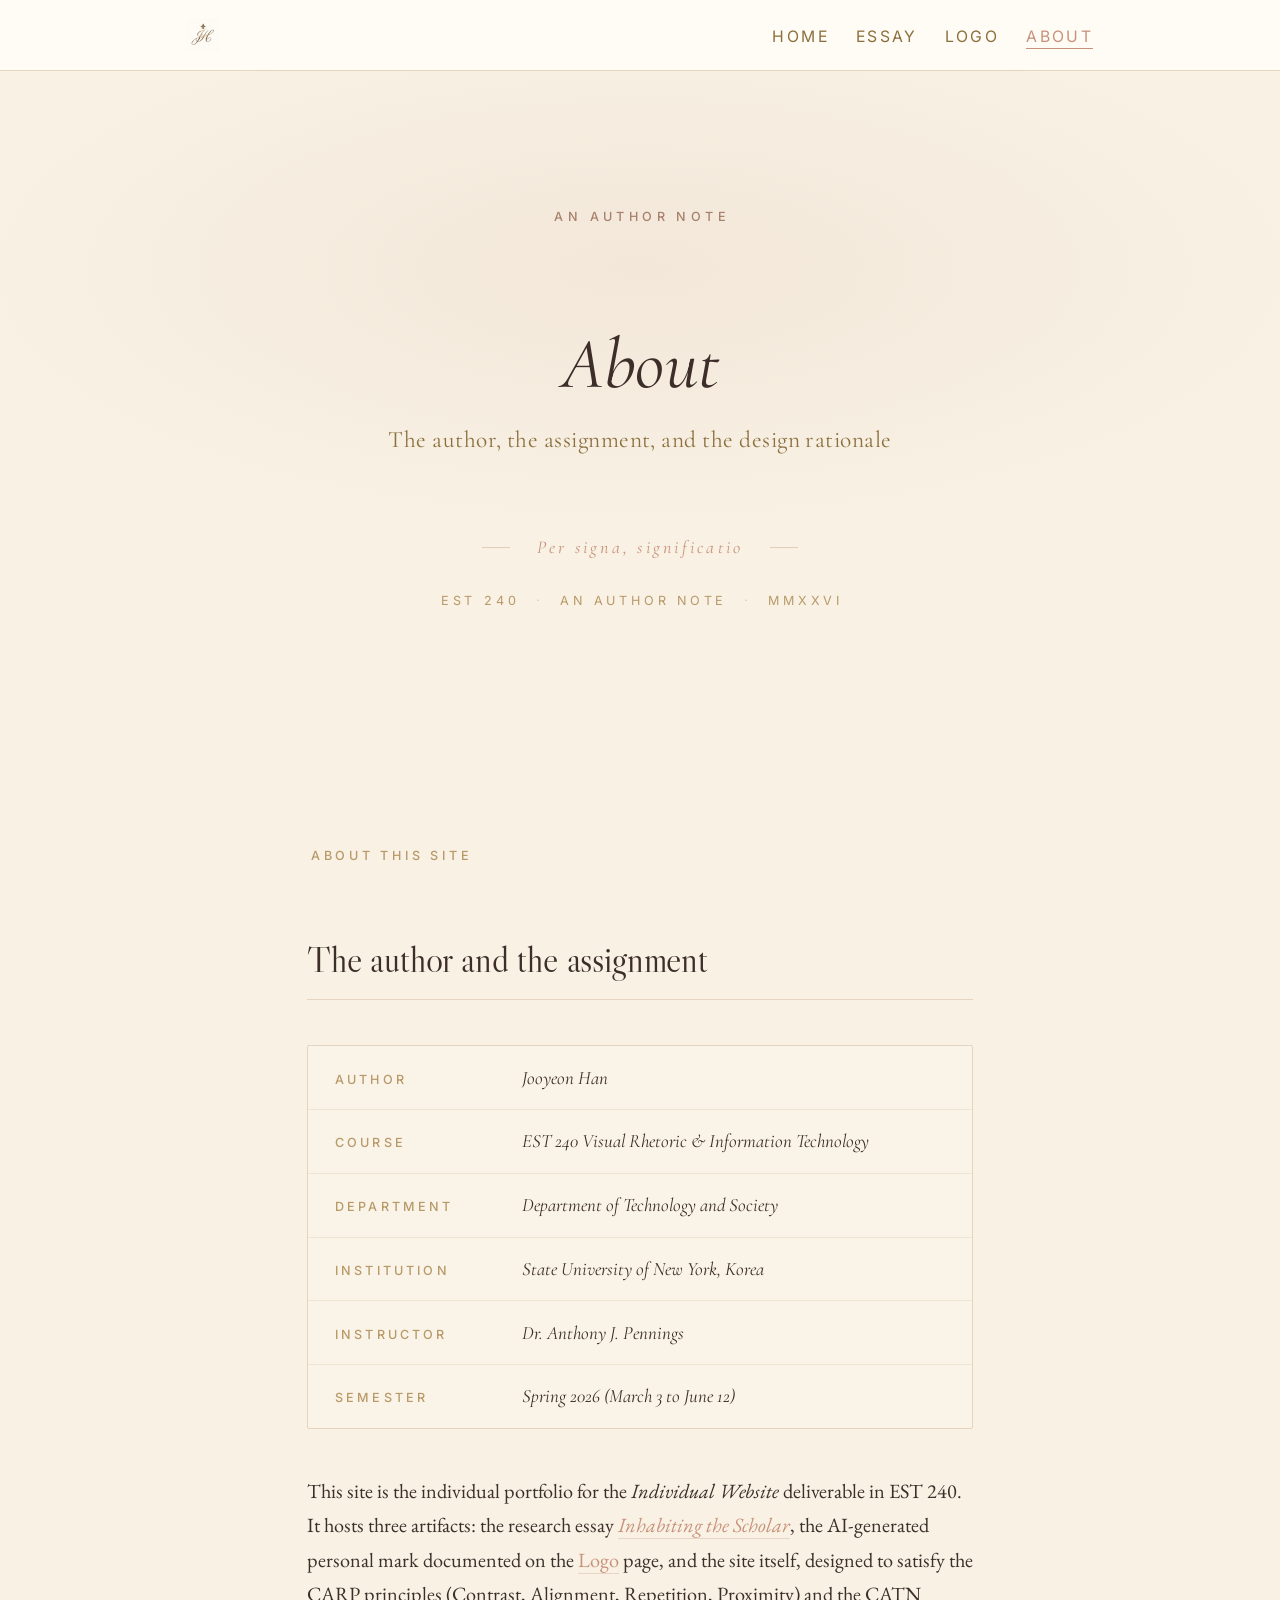
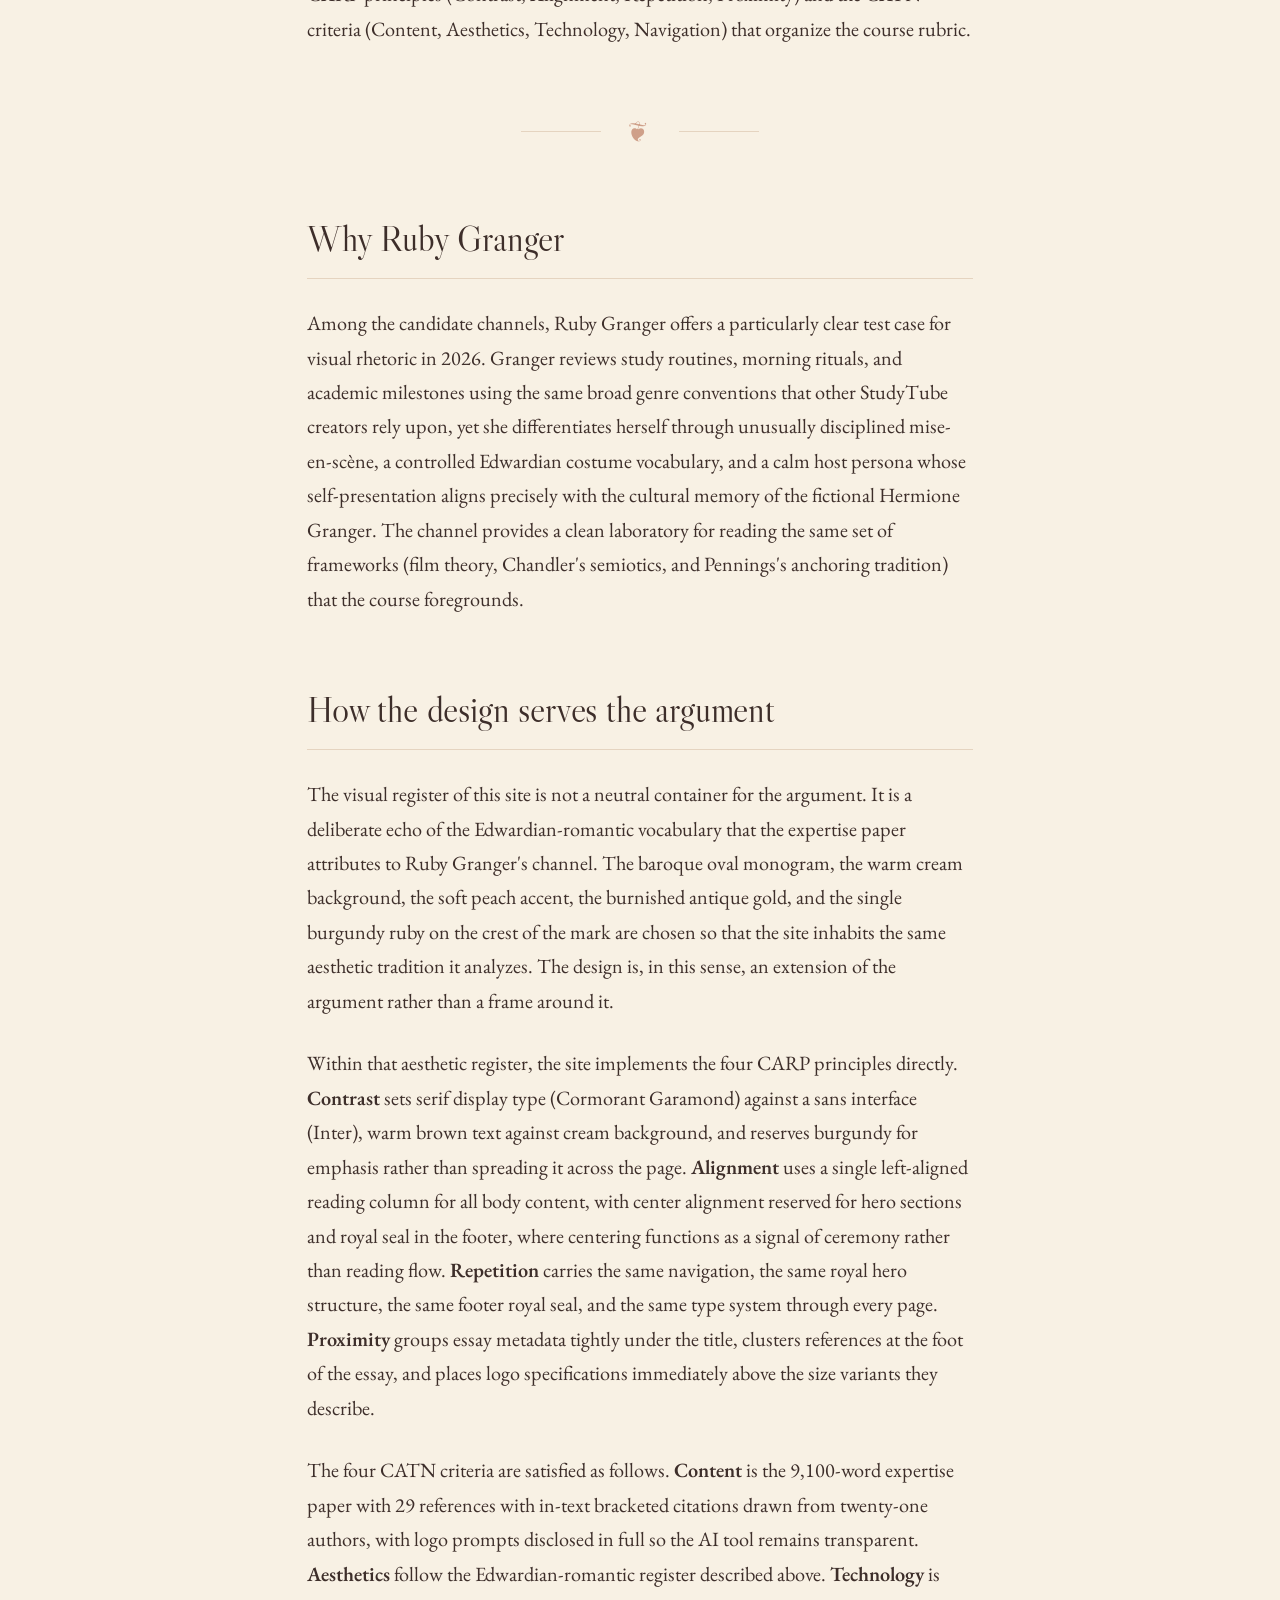
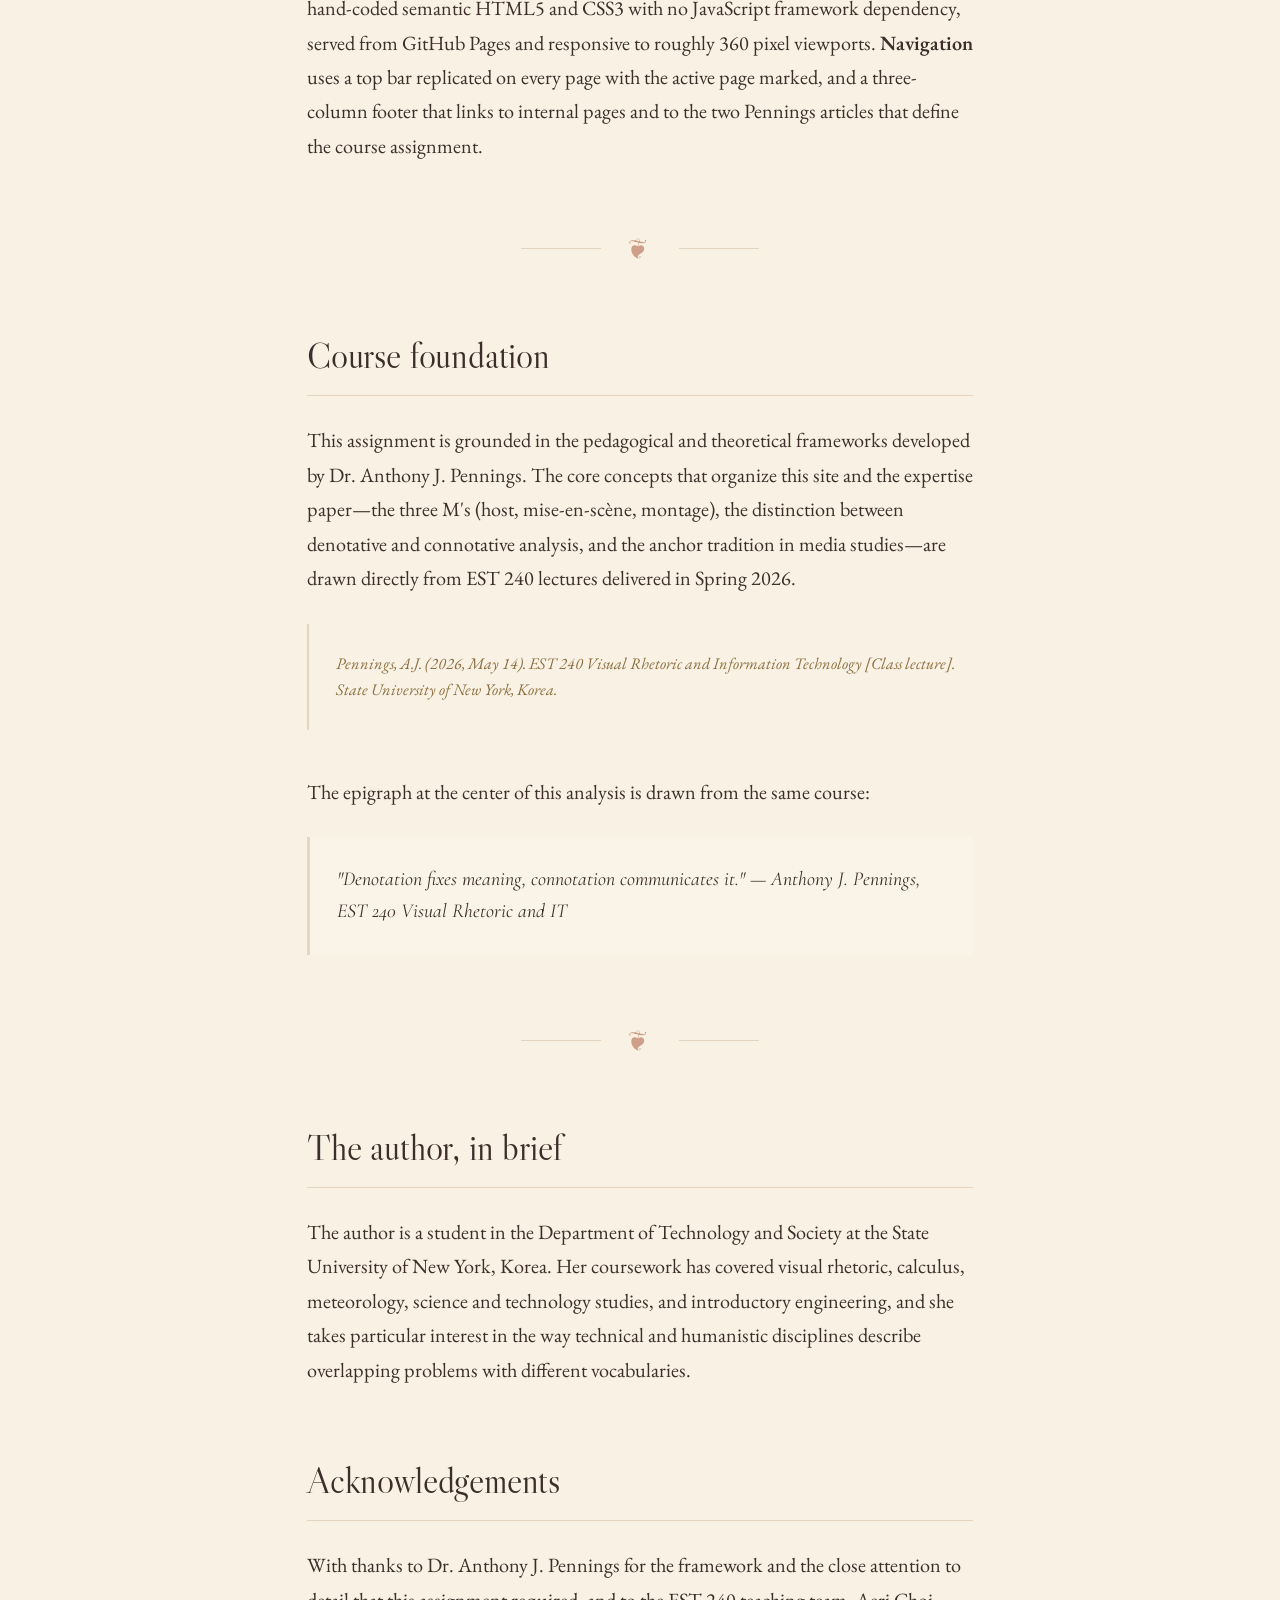
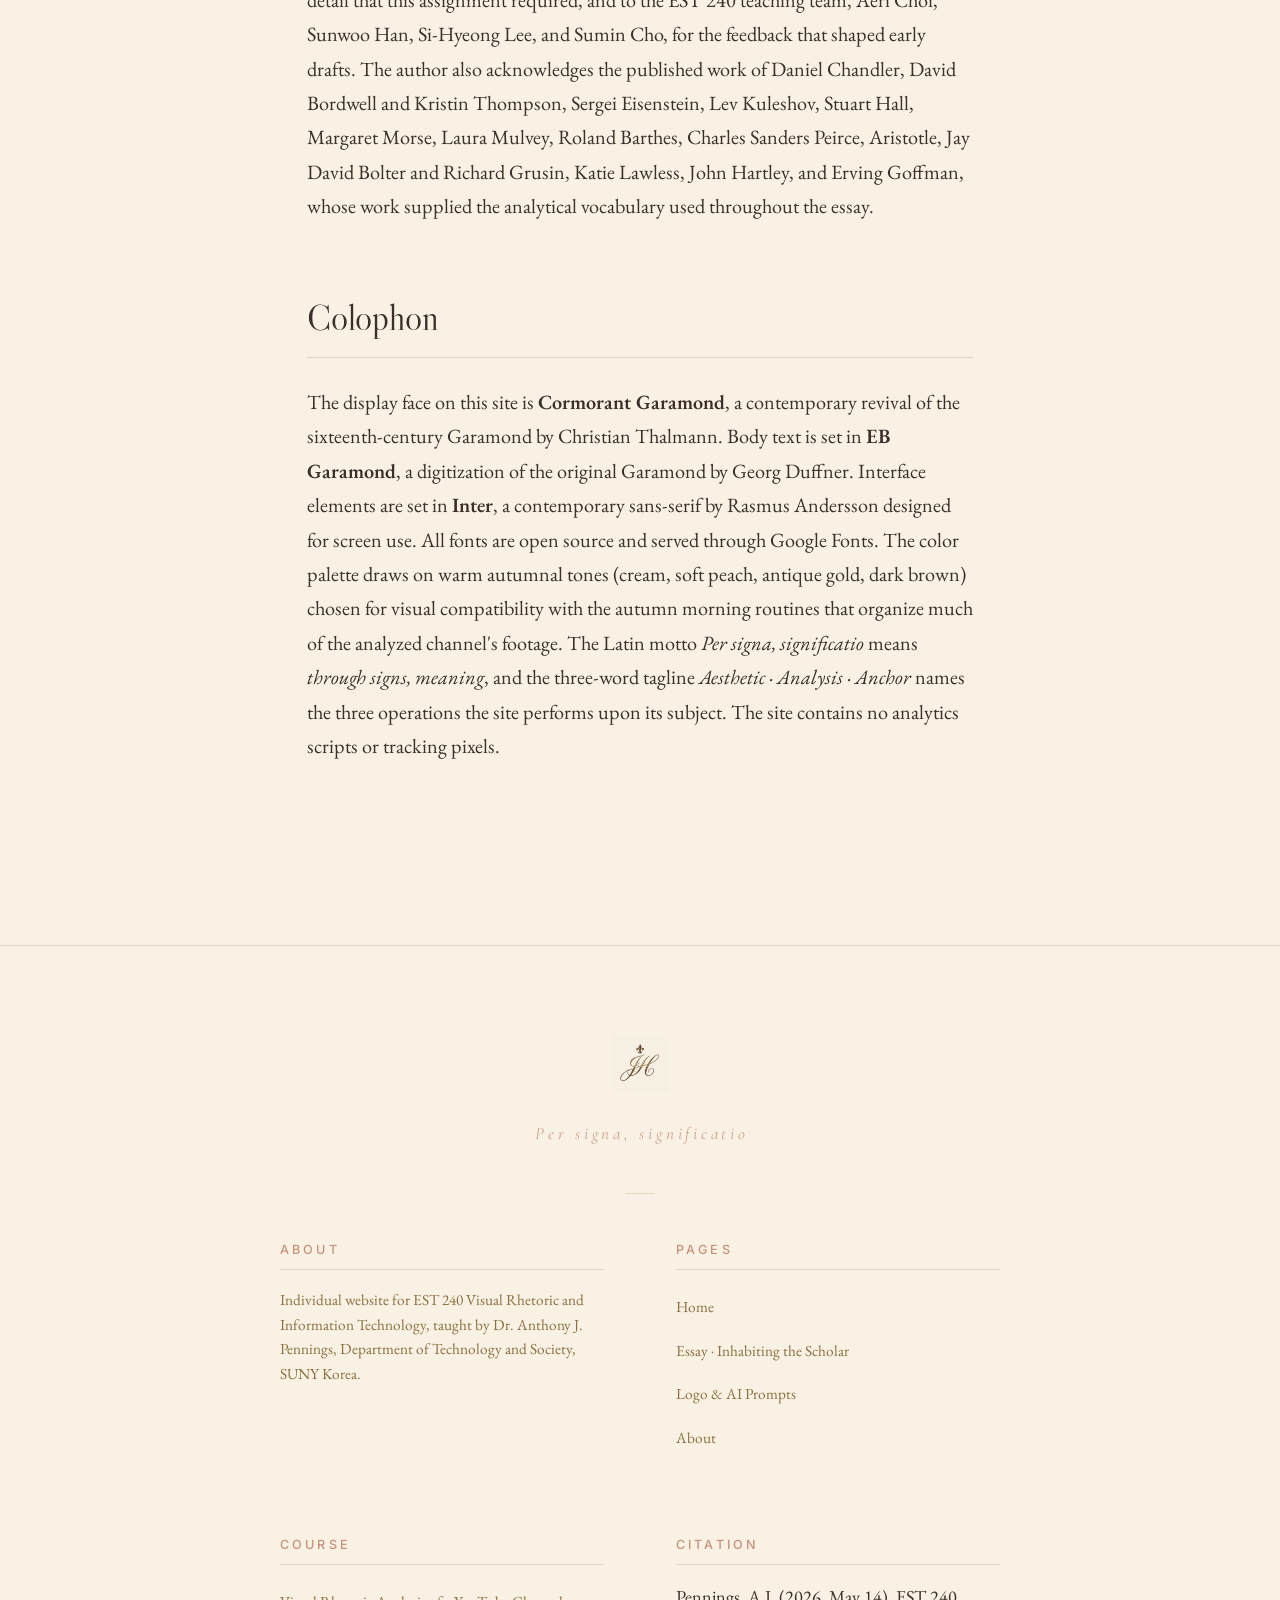
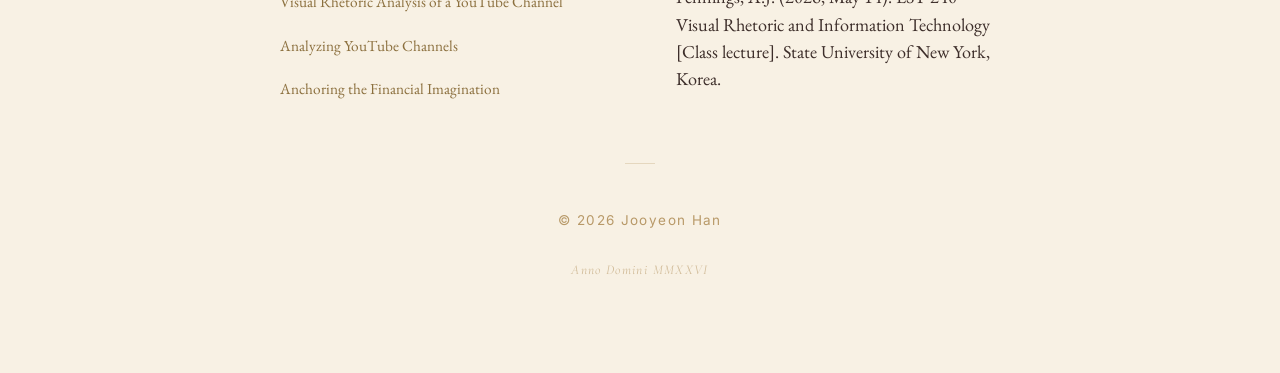
==== commit 7cd34436: "Add files via upload" ====
--- a/about.html
+++ b/about.html
@@ -82,6 +82,18 @@
 
   <div class="divider"><span class="divider-ornament">&#10086;</span></div>
 
+  <h2>Course foundation</h2>
+
+  <p>This assignment is grounded in the pedagogical and theoretical frameworks developed by Dr. Anthony J. Pennings. The core concepts that organize this site and the expertise paper—the three M's (host, mise-en-scène, montage), the distinction between denotative and connotative analysis, and the anchor tradition in media studies—are drawn directly from EST 240 lectures delivered in Spring 2026.</p>
+
+  <p class="citation-formal">Pennings, A.J. (2026, May 14). <em>EST 240 Visual Rhetoric and Information Technology</em> [Class lecture]. State University of New York, Korea.</p>
+
+  <p>The epigraph at the center of this analysis is drawn from the same course:</p>
+
+  <p class="citation-quote">"Denotation fixes meaning, connotation communicates it." — Anthony J. Pennings, EST 240 Visual Rhetoric and IT</p>
+
+  <div class="divider"><span class="divider-ornament">&#10086;</span></div>
+
   <h2>The author, in brief</h2>
 
   <p>The author is a student in the Department of Technology and Society at the State University of New York, Korea. Her coursework has covered visual rhetoric, calculus, meteorology, science and technology studies, and introductory engineering, and she takes particular interest in the way technical and humanistic disciplines describe overlapping problems with different vocabularies.</p>
@@ -125,6 +137,10 @@
           <li><a href="https://apennings.com/media-strategies/show-biz-anchoring-the-financial-imagination/" target="_blank" rel="noopener">Anchoring the Financial Imagination</a></li>
         </ul>
       </div>
+      <div class="footer-col">
+        <p class="footer-col-title">Citation</p>
+        <p style="font-size: 0.9em; line-height: 1.5;">Pennings, A.J. (2026, May 14). EST 240 Visual Rhetoric and Information Technology [Class lecture]. State University of New York, Korea.</p>
+      </div>
     </div>
 
     <div class="footer-divider"></div>
--- a/style.css
+++ b/style.css
@@ -1339,11 +1339,11 @@
 /* ===== 3-Column Footer ===== */
 .footer-cols {
   display: grid;
-  grid-template-columns: 1fr 1fr 1fr;
+  grid-template-columns: repeat(auto-fit, minmax(200px, 1fr));
   gap: var(--space-xl);
   text-align: left;
   margin: var(--space-lg) 0;
-  max-width: 900px;
+  max-width: 1000px;
   margin-left: auto;
   margin-right: auto;
 }
@@ -1618,3 +1618,34 @@
     height: 48px;
   }
 }
+
+/* ===== Citation Styles (Course Foundation Section) ===== */
+.citation-formal {
+  font-family: var(--font-body);
+  font-size: 0.9rem;
+  line-height: 1.6;
+  color: var(--text-secondary);
+  margin: var(--space-md) 0 var(--space-lg);
+  padding: var(--space-md) 0;
+  border-left: 2px solid var(--border);
+  padding-left: var(--space-md);
+  font-style: italic;
+}
+
+.citation-quote {
+  font-family: var(--font-display);
+  font-size: 1.1rem;
+  line-height: 1.6;
+  color: var(--text-primary);
+  margin: var(--space-md) 0 var(--space-lg);
+  padding: var(--space-md);
+  background: var(--bg-card);
+  border-left: 3px solid var(--accent-light);
+  border-radius: 0 2px 2px 0;
+  font-style: italic;
+}
+
+.citation-quote strong {
+  font-weight: 500;
+  color: var(--accent);
+}
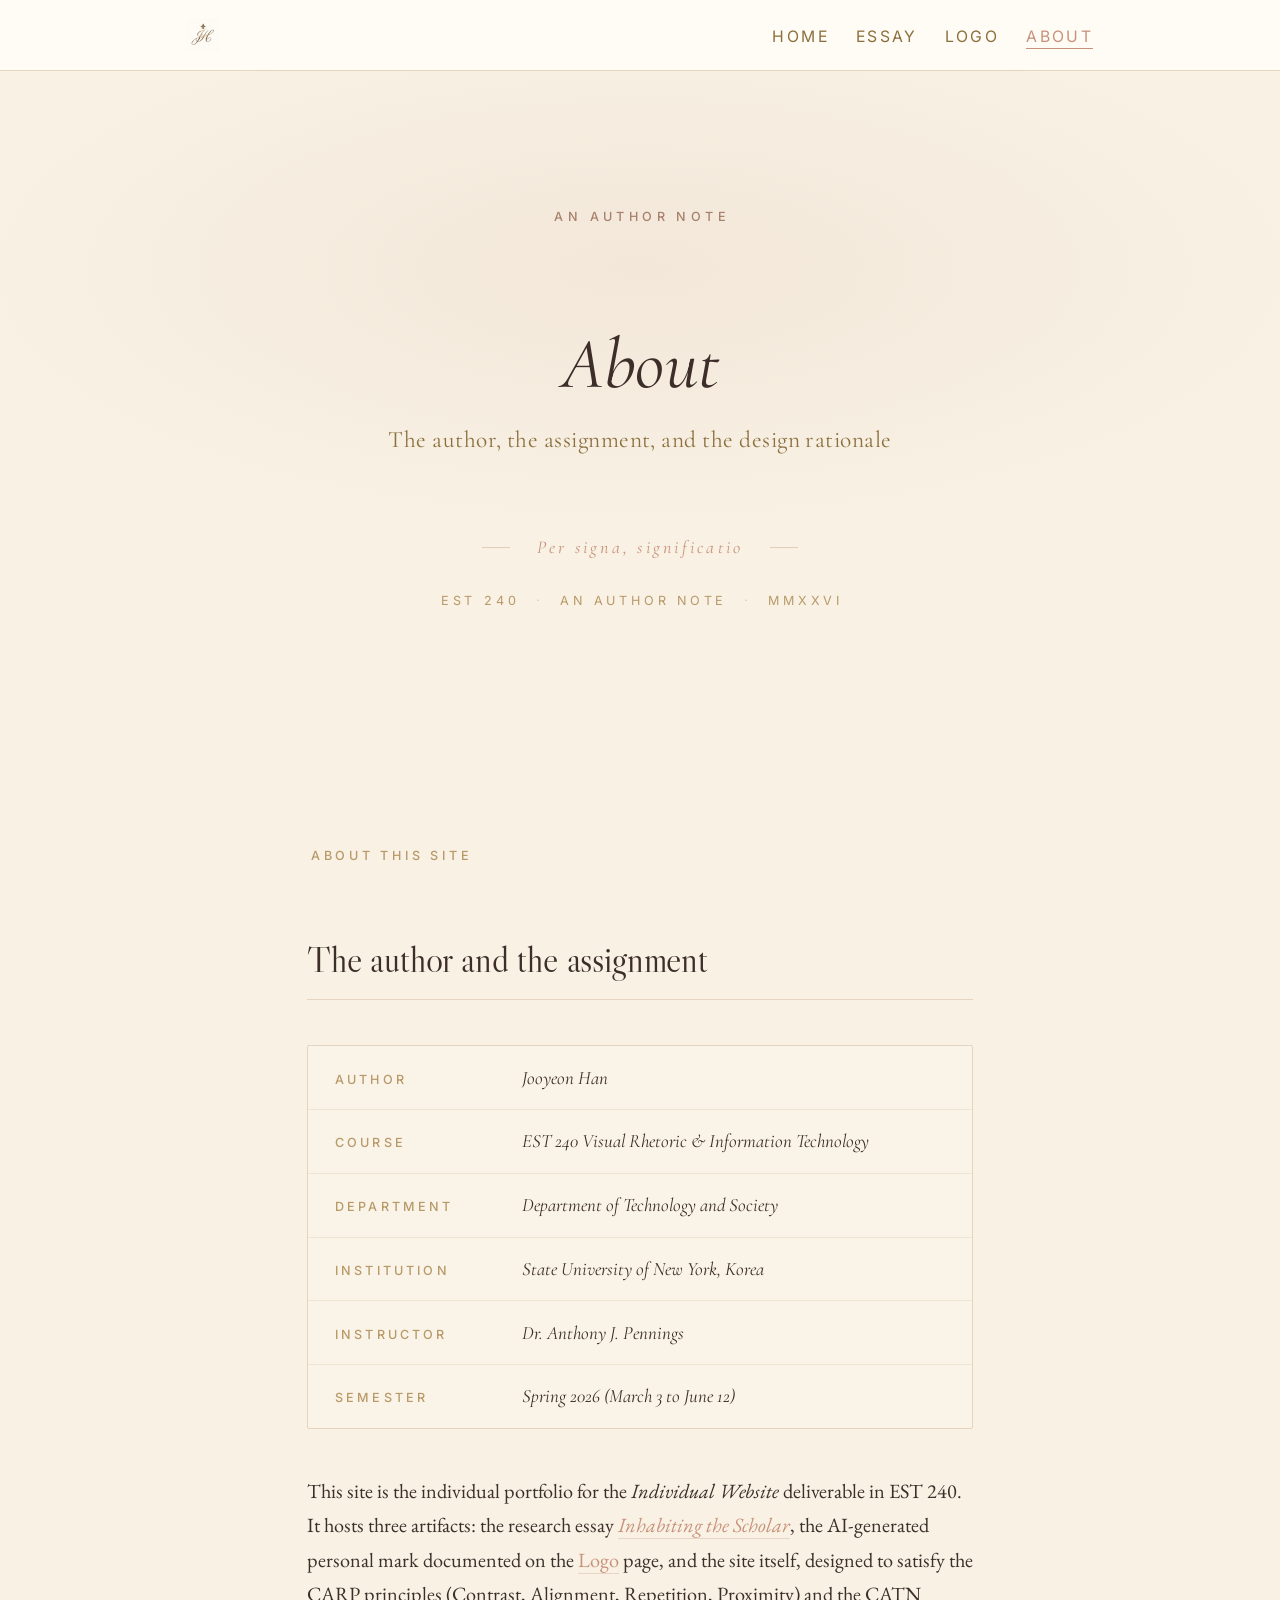
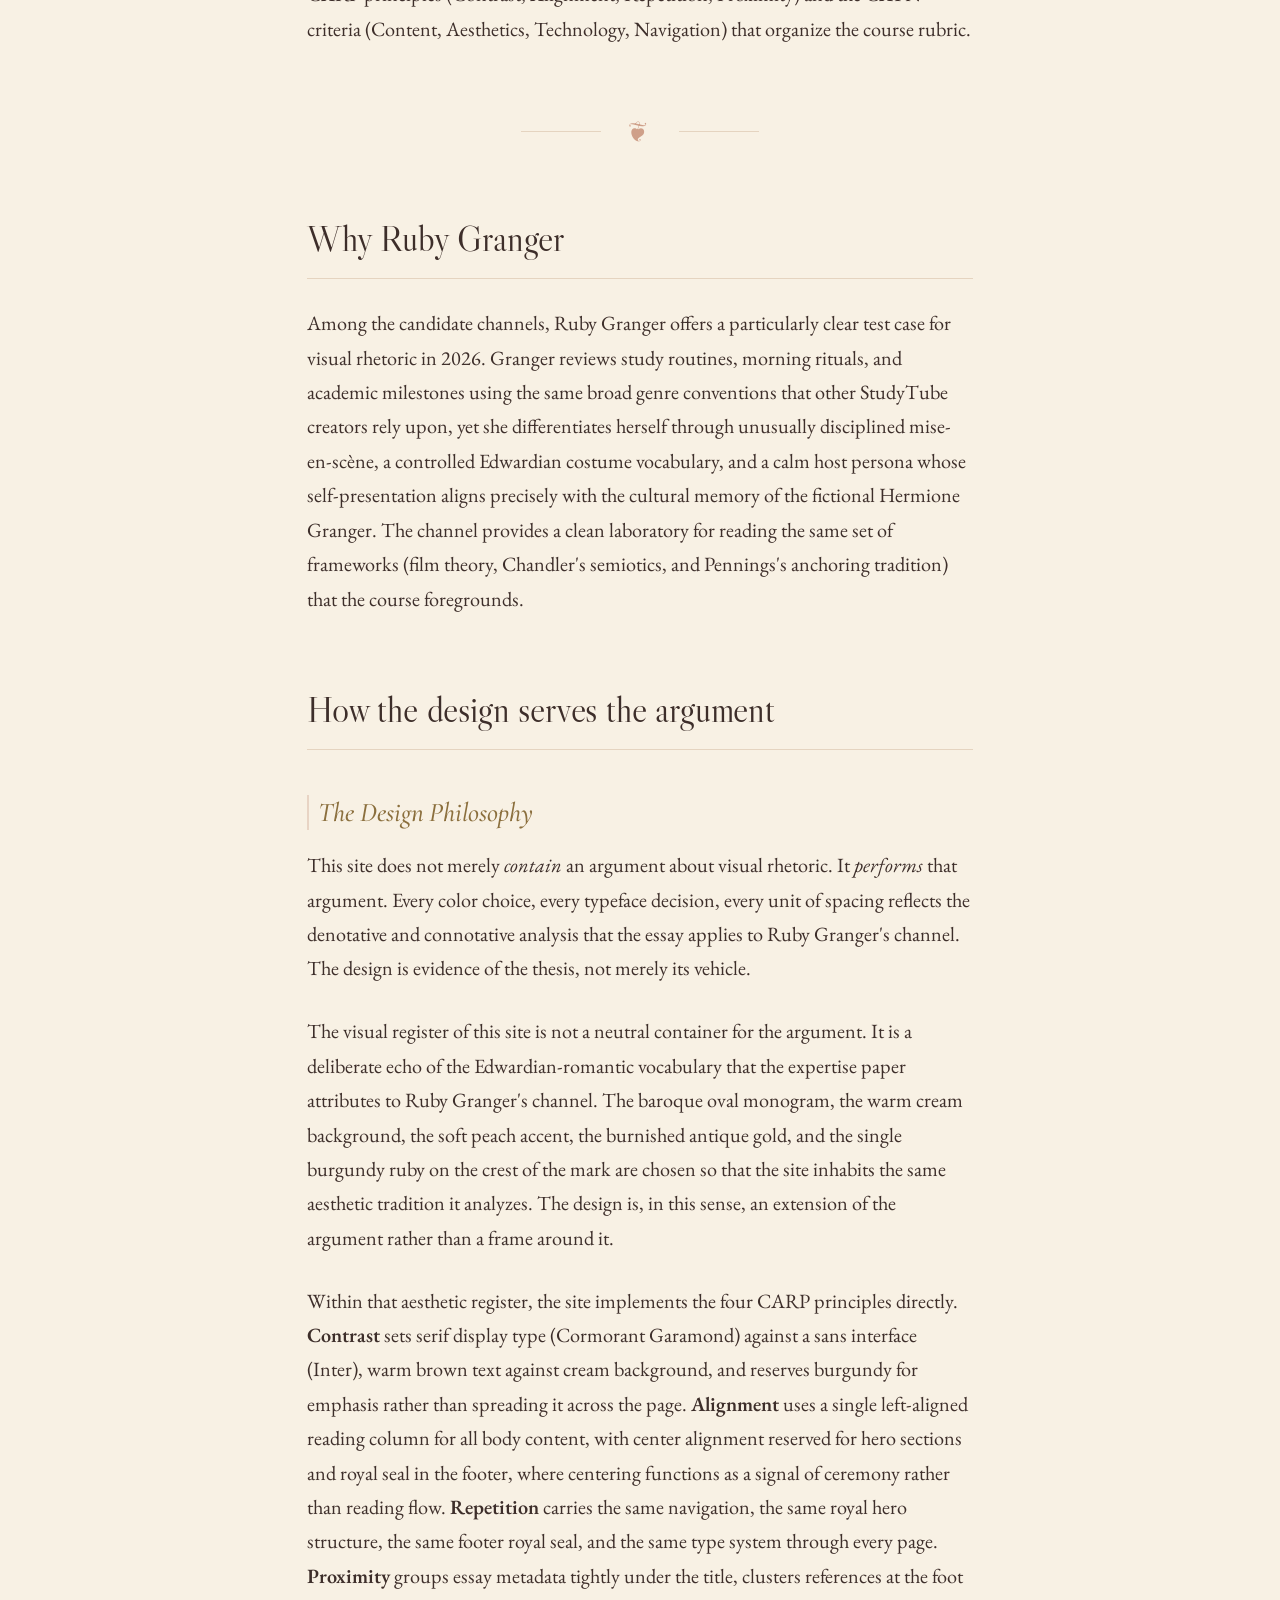
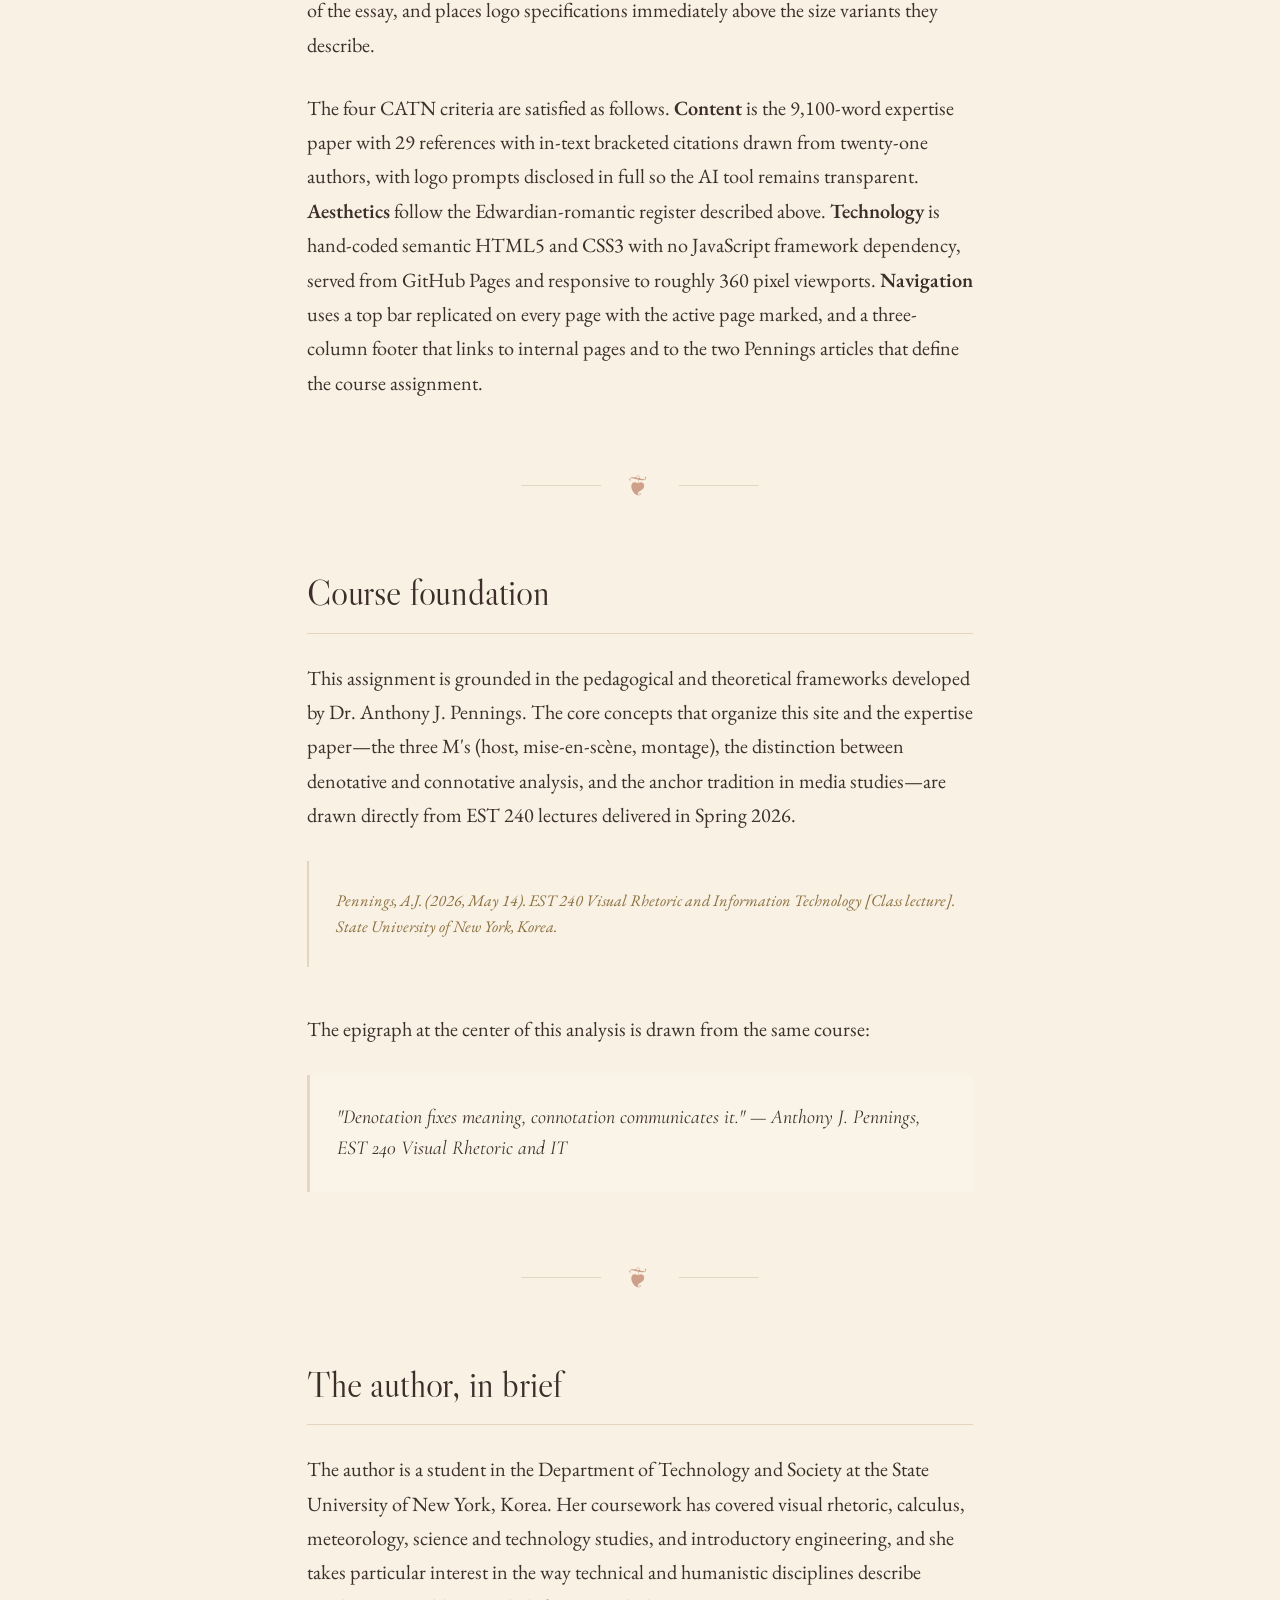
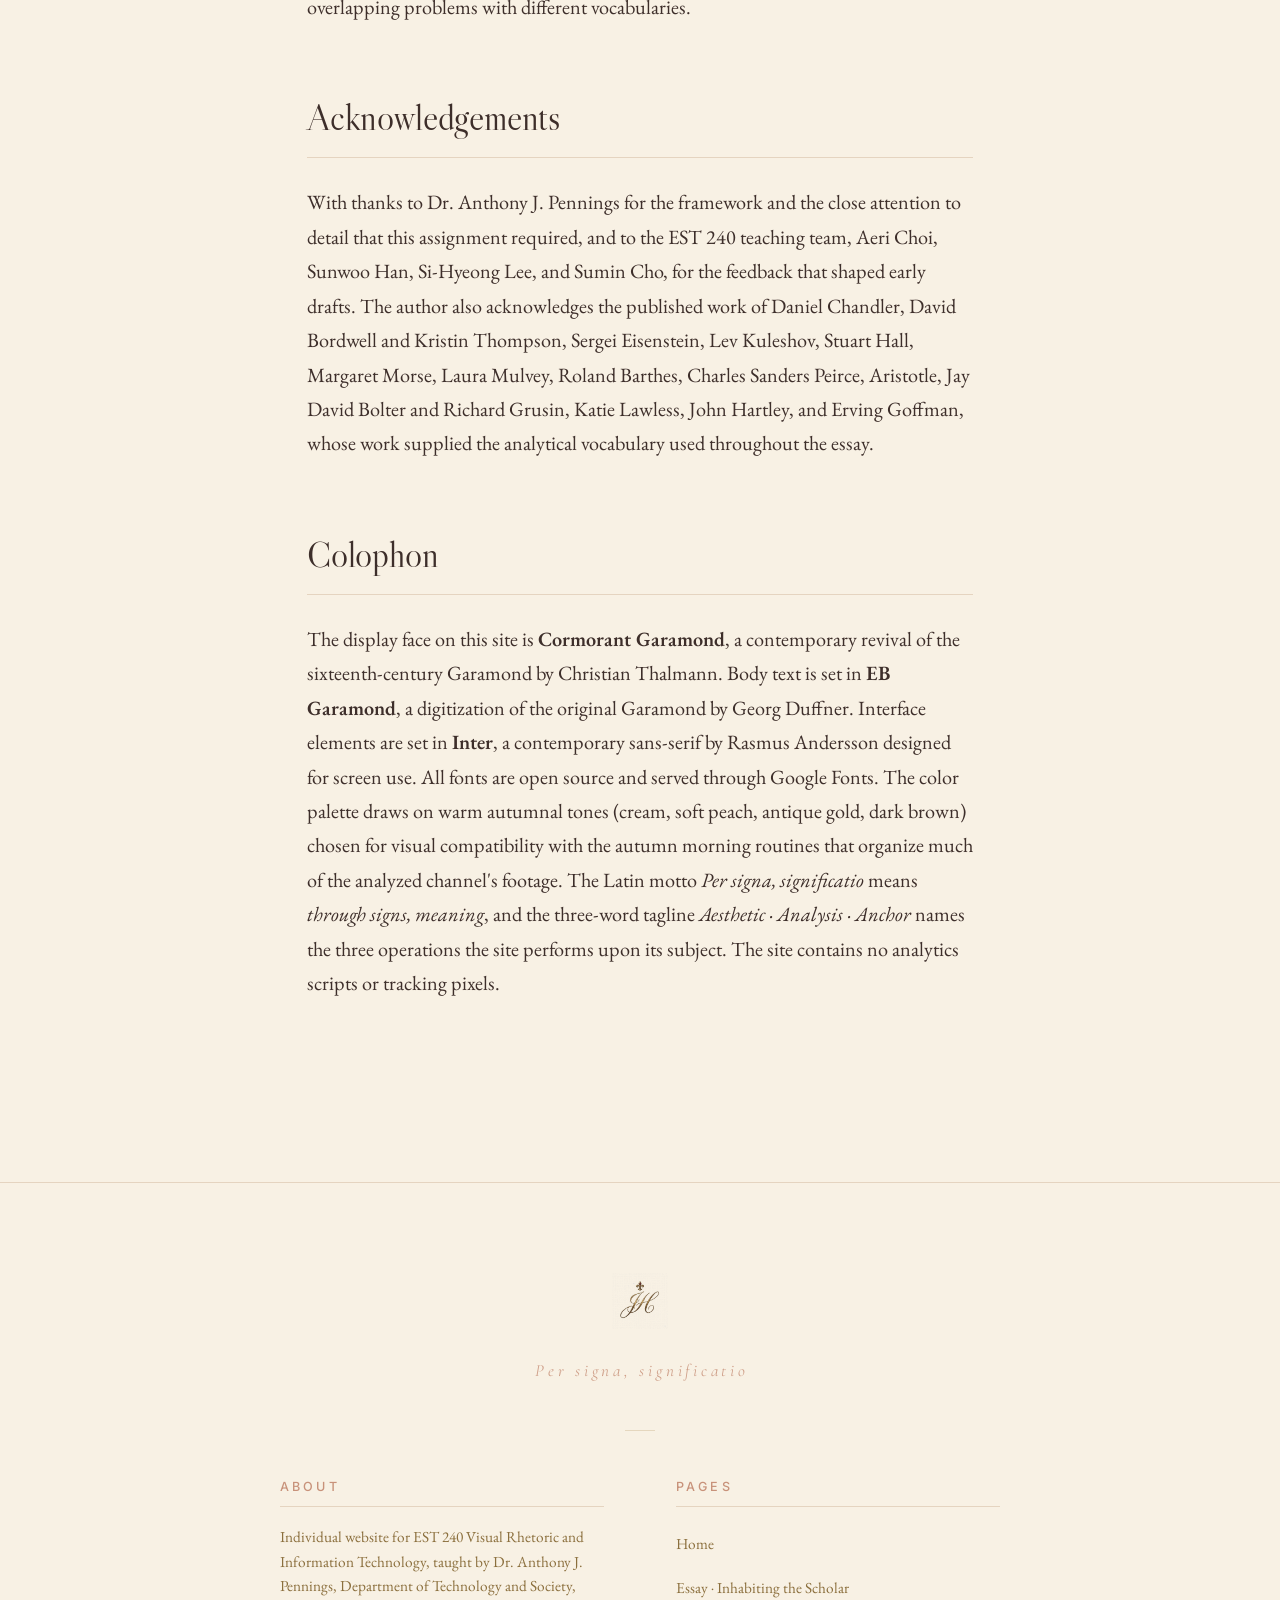
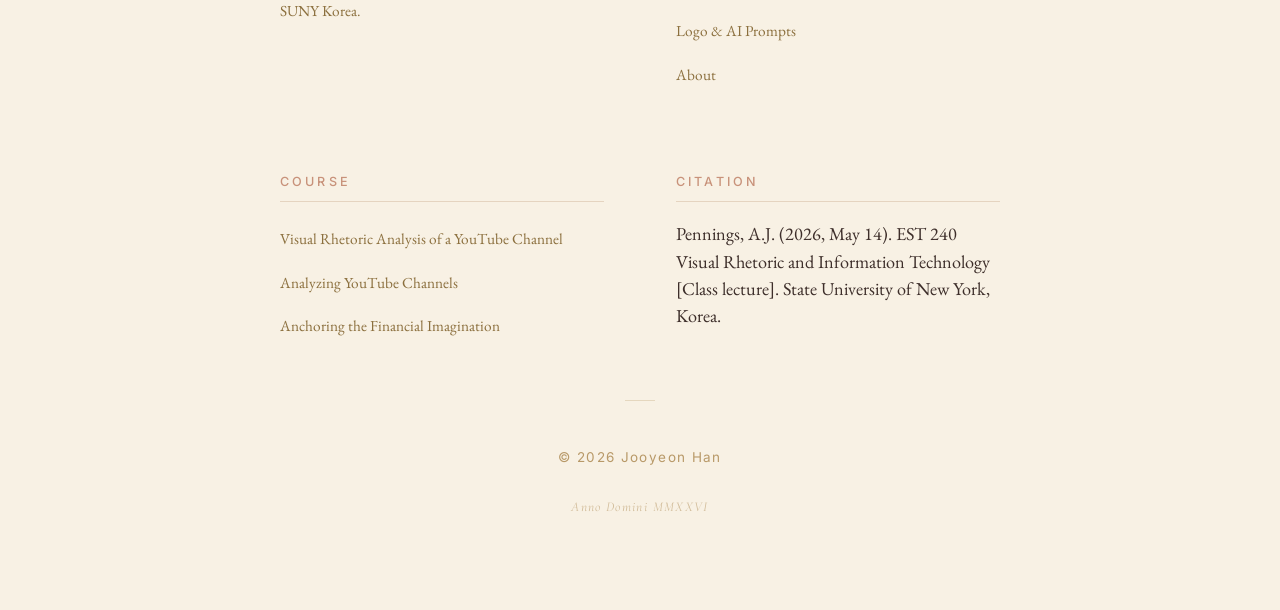
==== commit 654963b6: "Add files via upload" ====
--- a/about.html
+++ b/about.html
@@ -73,6 +73,10 @@
   <p>Among the candidate channels, Ruby Granger offers a particularly clear test case for visual rhetoric in 2026. Granger reviews study routines, morning rituals, and academic milestones using the same broad genre conventions that other StudyTube creators rely upon, yet she differentiates herself through unusually disciplined mise-en-sc&egrave;ne, a controlled Edwardian costume vocabulary, and a calm host persona whose self-presentation aligns precisely with the cultural memory of the fictional Hermione Granger. The channel provides a clean laboratory for reading the same set of frameworks (film theory, Chandler's semiotics, and Pennings's anchoring tradition) that the course foregrounds.</p>
 
   <h2>How the design serves the argument</h2>
+
+  <h3>The Design Philosophy</h3>
+
+  <p>This site does not merely <em>contain</em> an argument about visual rhetoric. It <em>performs</em> that argument. Every color choice, every typeface decision, every unit of spacing reflects the denotative and connotative analysis that the essay applies to Ruby Granger's channel. The design is evidence of the thesis, not merely its vehicle.</p>
 
   <p>The visual register of this site is not a neutral container for the argument. It is a deliberate echo of the Edwardian-romantic vocabulary that the expertise paper attributes to Ruby Granger's channel. The baroque oval monogram, the warm cream background, the soft peach accent, the burnished antique gold, and the single burgundy ruby on the crest of the mark are chosen so that the site inhabits the same aesthetic tradition it analyzes. The design is, in this sense, an extension of the argument rather than a frame around it.</p>
 
--- a/style.css
+++ b/style.css
@@ -99,6 +99,19 @@
   border-bottom: 1px solid var(--border);
   font-weight: 400;
   letter-spacing: -0.005em;
+}
+
+h3 {
+  font-family: var(--font-display);
+  font-size: 1.3rem;
+  font-weight: 400;
+  font-style: italic;
+  color: var(--text-secondary);
+  margin: var(--space-xl) 0 var(--space-md);
+  line-height: 1.3;
+  letter-spacing: -0.002em;
+  padding-left: 0.5rem;
+  border-left: 2px solid var(--accent-light);
 }
 
 /* Royal H2 - more authoritative */
@@ -744,31 +757,96 @@
   display: block;
 }
 
-/* ===== Pull Quote ===== */
+/* ===== Pull Quote (Enhanced) ===== */
 .pull-quote {
   font-family: var(--font-display);
   font-style: italic;
-  font-size: 2.5rem;
-  line-height: 1.2;
-  letter-spacing: -0.01em;
-  color: var(--accent);
+  font-size: 1.8rem;
+  line-height: 1.5;
+  letter-spacing: -0.005em;
+  color: var(--text-primary);
   text-align: center;
-  padding: var(--space-xl) var(--space-md);
-  margin: var(--space-xl) 0;
+  padding: var(--space-2xl) var(--space-lg);
+  margin: var(--space-2xl) 0;
+  background: rgba(212, 175, 128, 0.08);
+  border-top: 2px solid var(--accent-light);
+  border-bottom: 2px solid var(--accent-light);
+  position: relative;
+}
+
+.pull-quote.featured {
+  padding: var(--space-2xl) var(--space-xl);
+  background: linear-gradient(90deg, transparent 0%, rgba(212, 175, 128, 0.06) 50%, transparent 100%);
+}
+
+.pull-quote p {
+  margin: 0;
+  padding: 0;
+}
+
+.pull-quote .quote-text {
+  font-size: 1.8rem;
+  margin: var(--space-md) 0;
+  color: var(--text-primary);
+  font-weight: 400;
+}
+
+.pull-quote .quote-attribution {
+  font-size: 0.85rem;
+  font-style: normal;
+  color: var(--accent);
+  letter-spacing: 0.1em;
+  margin-top: var(--space-md);
+  padding-top: var(--space-md);
   border-top: 1px solid var(--border);
-  border-bottom: 1px solid var(--border);
-  position: relative;
 }
 
 .pull-quote::before {
   content: "❦";
   display: block;
   font-style: normal;
-  font-size: 1.2rem;
-  color: var(--accent);
-  opacity: 0.6;
-  margin-bottom: var(--space-md);
+  font-size: 1.5rem;
+  color: var(--accent);
+  opacity: 0.7;
+  margin-bottom: var(--space-lg);
   letter-spacing: 0;
+}
+
+.pull-quote::after {
+  content: "❦";
+  display: block;
+  font-style: normal;
+  font-size: 1.5rem;
+  color: var(--accent);
+  opacity: 0.7;
+  margin-top: var(--space-lg);
+  letter-spacing: 0;
+}
+
+/* ===== Essay Epigraph (Opening Quote) ===== */
+.essay-epigraph {
+  text-align: center;
+  margin: var(--space-2xl) 0 var(--space-2xl);
+  padding: var(--space-xl) 0;
+  border-top: 1px solid var(--border-subtle);
+  border-bottom: 1px solid var(--border-subtle);
+}
+
+.essay-epigraph p {
+  font-family: var(--font-body);
+  font-size: 1.1rem;
+  line-height: 1.6;
+  color: var(--text-secondary);
+  margin: 0 0 var(--space-sm);
+  font-style: italic;
+}
+
+.epigraph-attribution {
+  font-size: 0.9rem;
+  font-style: normal;
+  color: var(--text-tertiary);
+  letter-spacing: 0.05em;
+  margin: var(--space-md) 0 0 !important;
 }
 
 /* ===== Footer (Luxury Restraint) ===== */
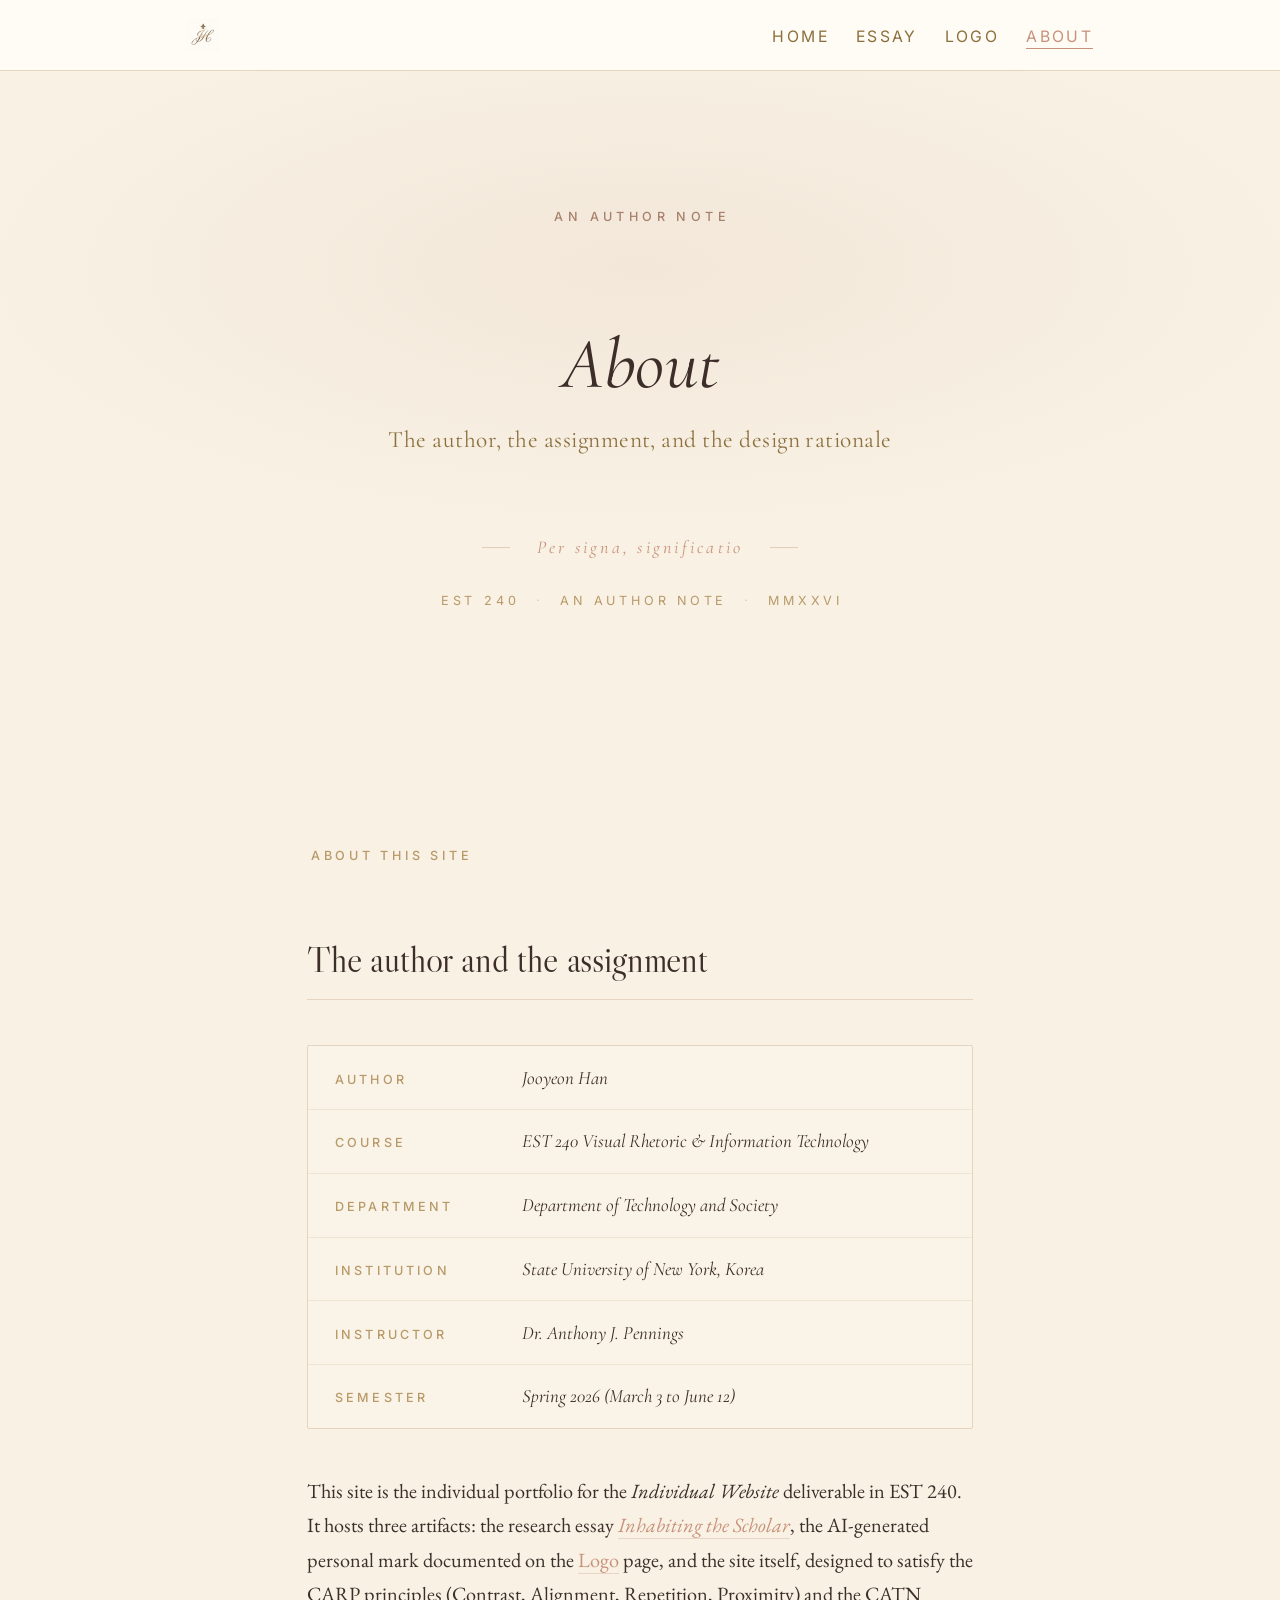
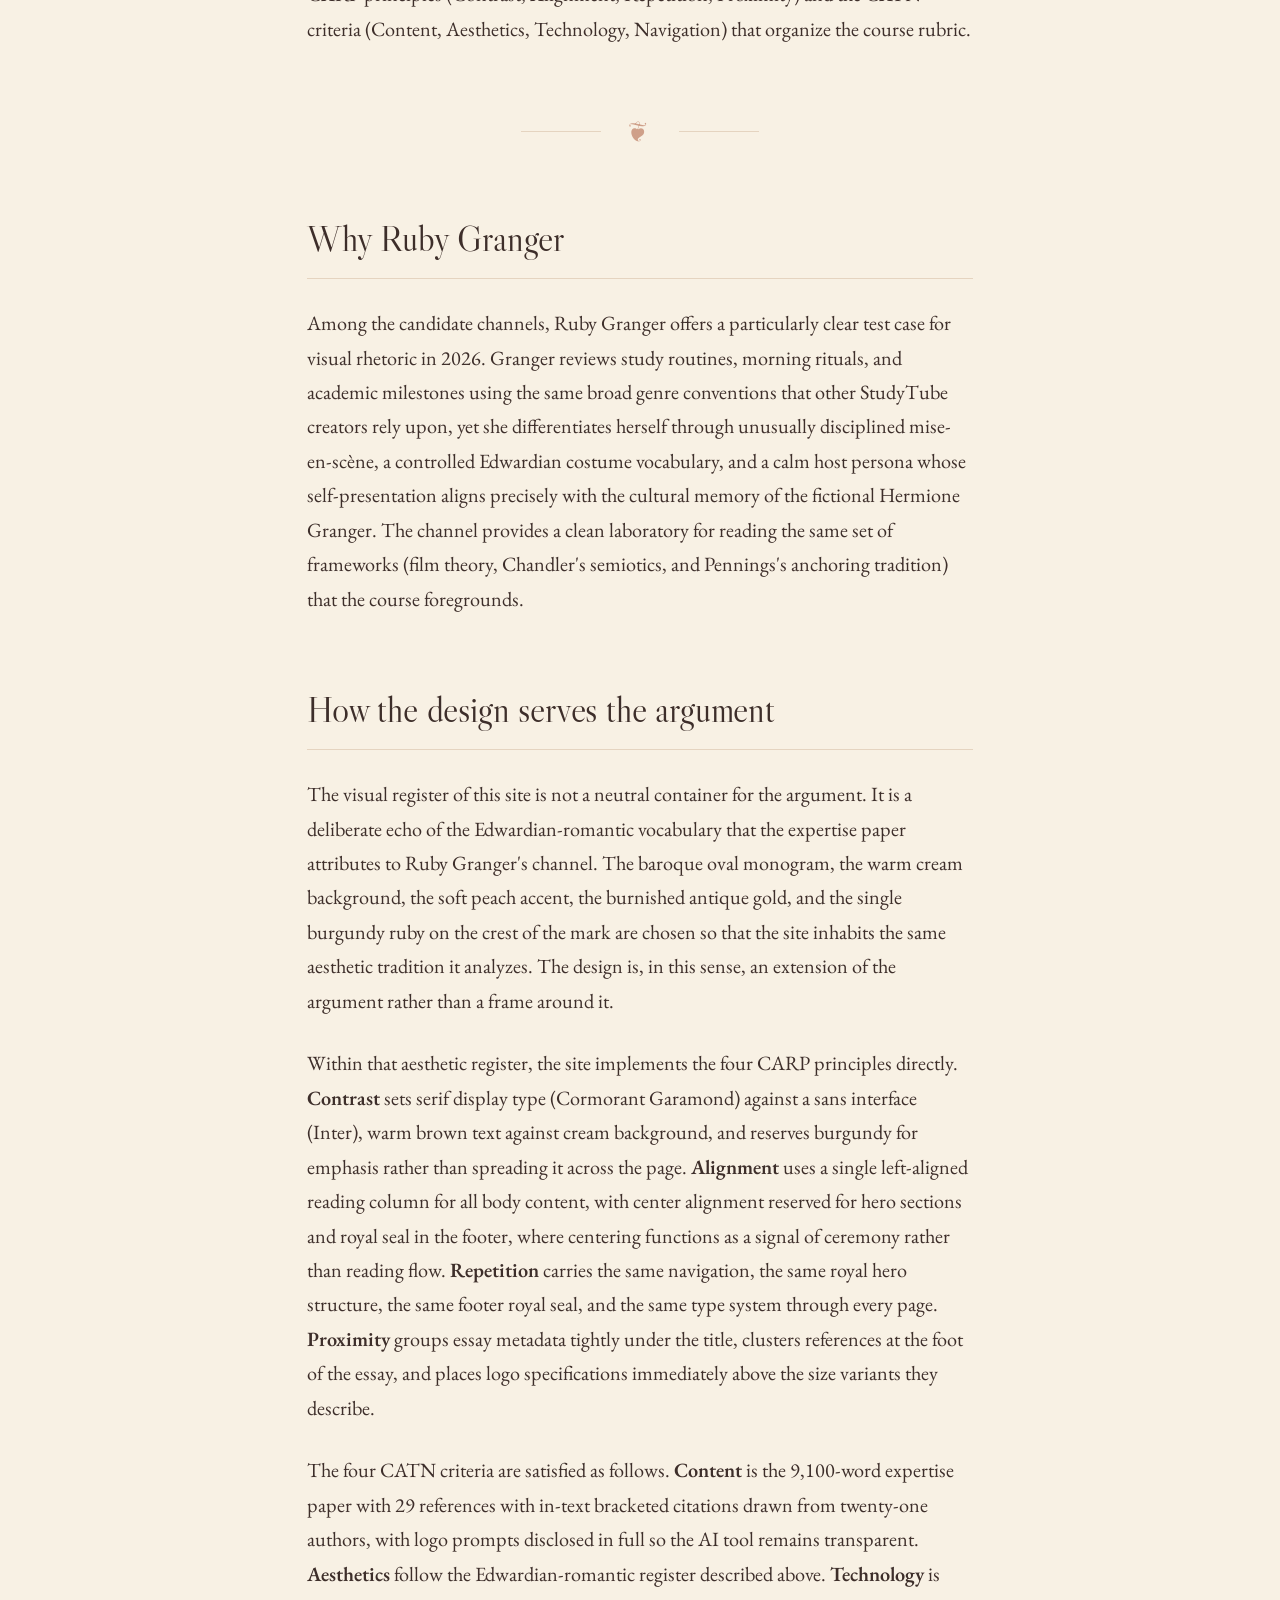
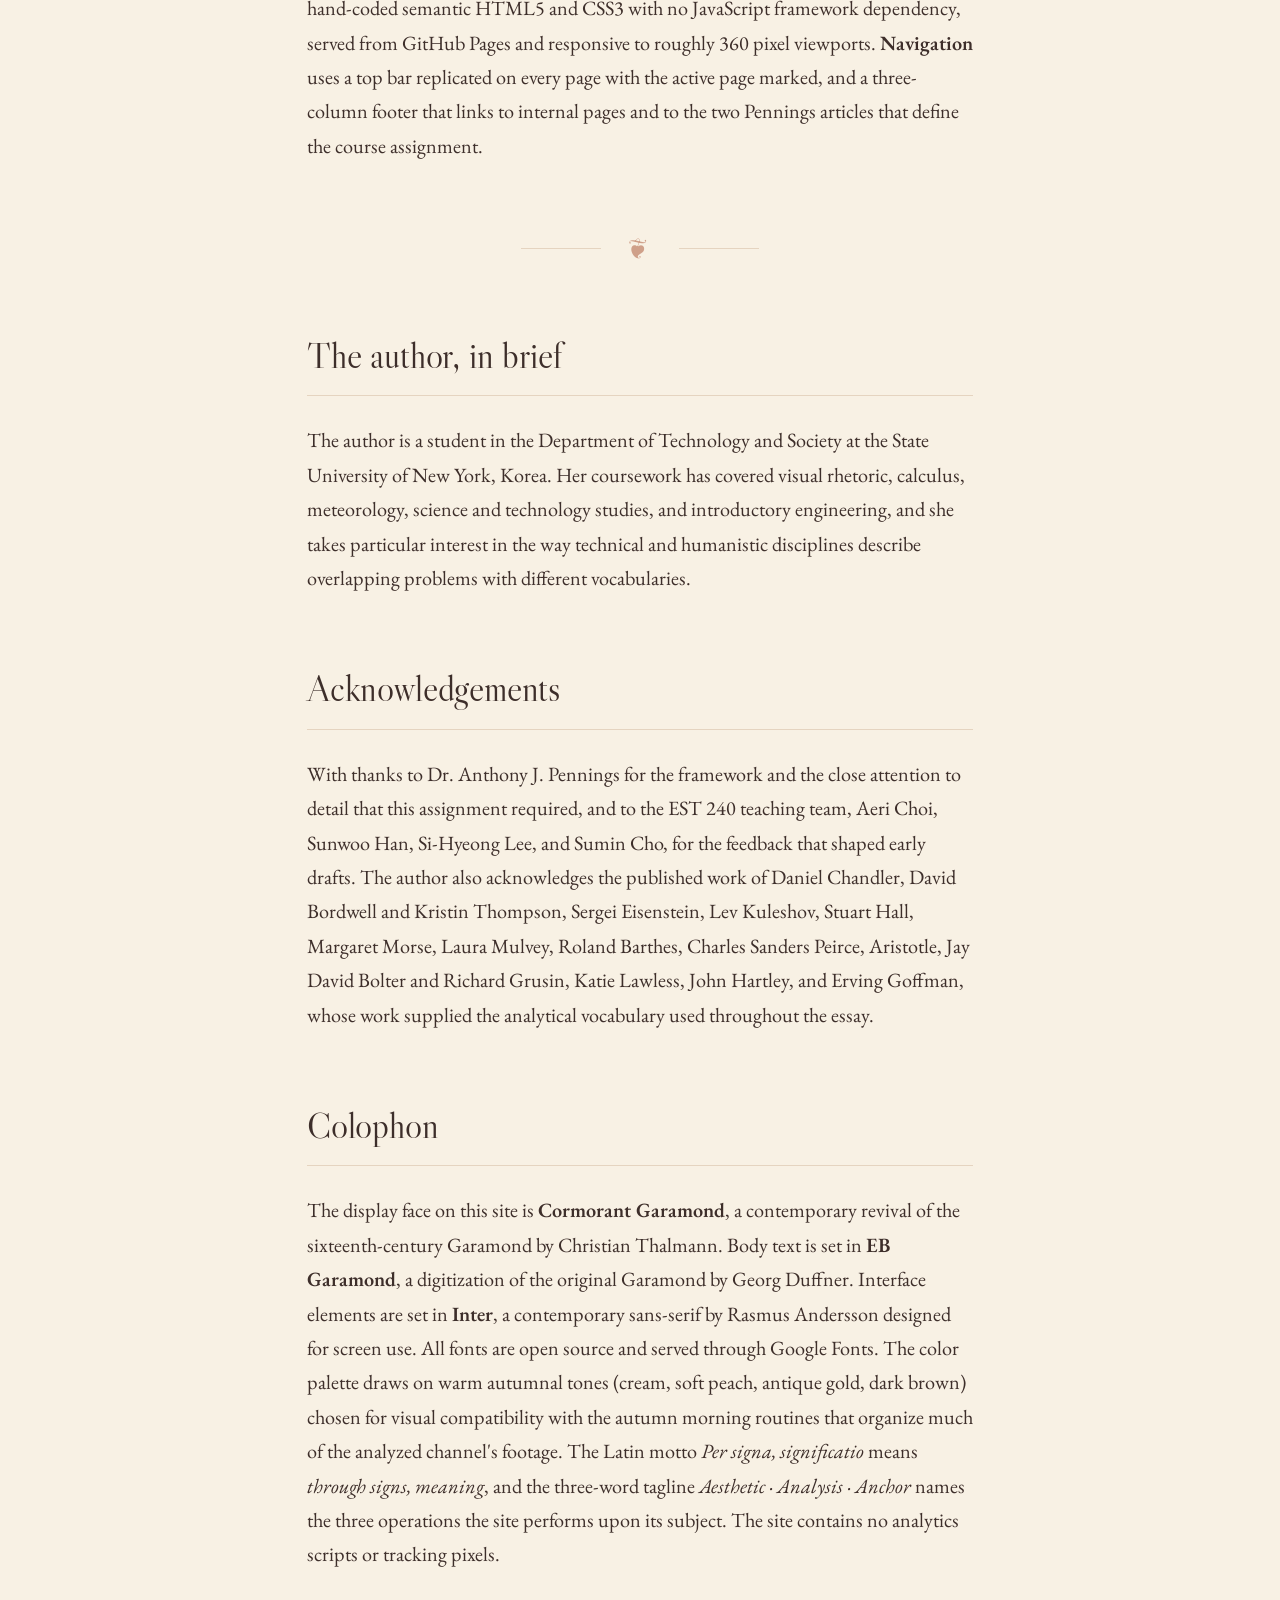
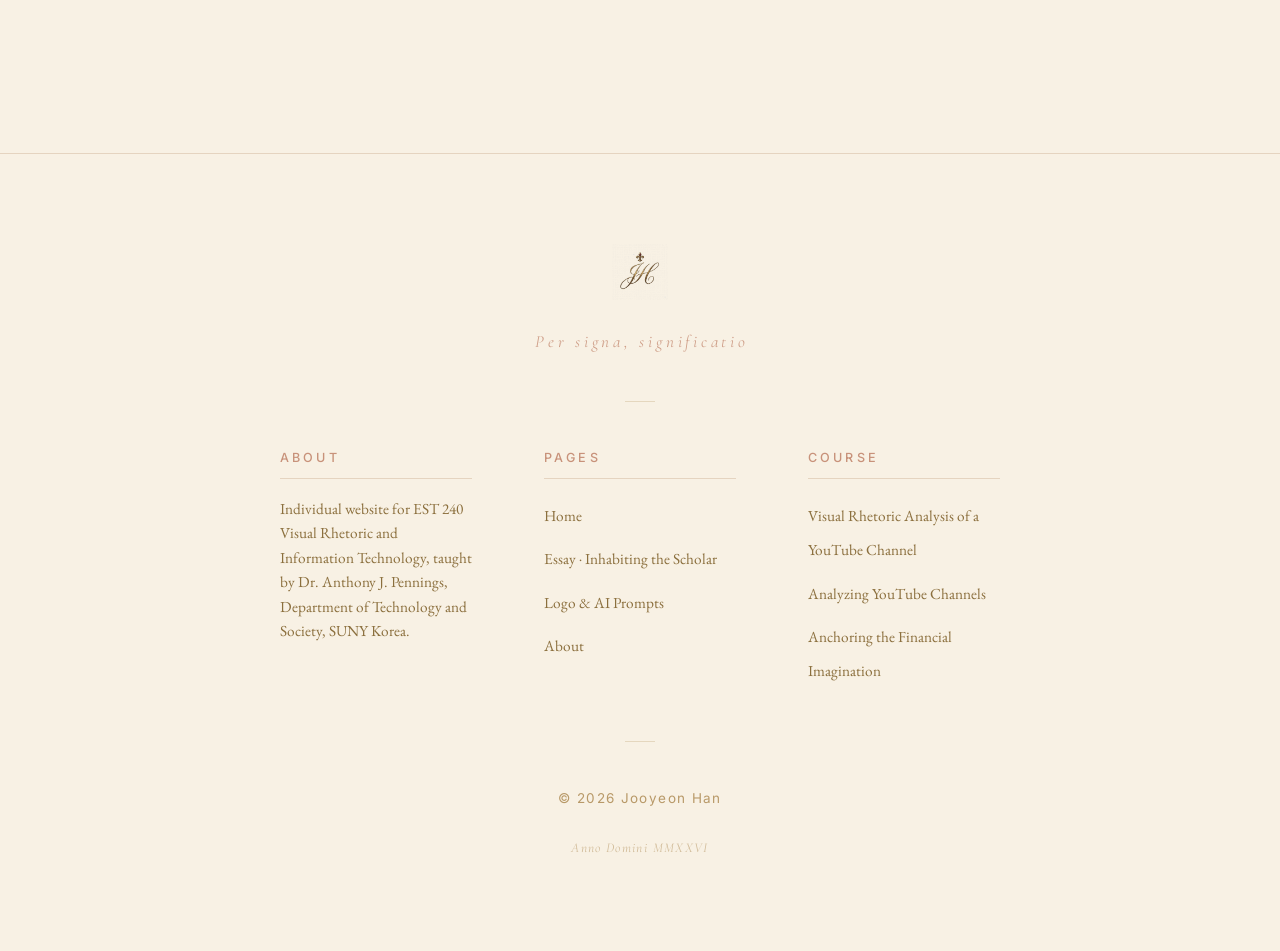
==== commit 9d637029: "Add files via upload" ====
--- a/about.html
+++ b/about.html
@@ -74,27 +74,11 @@
 
   <h2>How the design serves the argument</h2>
 
-  <h3>The Design Philosophy</h3>
-
-  <p>This site does not merely <em>contain</em> an argument about visual rhetoric. It <em>performs</em> that argument. Every color choice, every typeface decision, every unit of spacing reflects the denotative and connotative analysis that the essay applies to Ruby Granger's channel. The design is evidence of the thesis, not merely its vehicle.</p>
-
   <p>The visual register of this site is not a neutral container for the argument. It is a deliberate echo of the Edwardian-romantic vocabulary that the expertise paper attributes to Ruby Granger's channel. The baroque oval monogram, the warm cream background, the soft peach accent, the burnished antique gold, and the single burgundy ruby on the crest of the mark are chosen so that the site inhabits the same aesthetic tradition it analyzes. The design is, in this sense, an extension of the argument rather than a frame around it.</p>
 
   <p>Within that aesthetic register, the site implements the four CARP principles directly. <strong>Contrast</strong> sets serif display type (Cormorant Garamond) against a sans interface (Inter), warm brown text against cream background, and reserves burgundy for emphasis rather than spreading it across the page. <strong>Alignment</strong> uses a single left-aligned reading column for all body content, with center alignment reserved for hero sections and royal seal in the footer, where centering functions as a signal of ceremony rather than reading flow. <strong>Repetition</strong> carries the same navigation, the same royal hero structure, the same footer royal seal, and the same type system through every page. <strong>Proximity</strong> groups essay metadata tightly under the title, clusters references at the foot of the essay, and places logo specifications immediately above the size variants they describe.</p>
 
   <p>The four CATN criteria are satisfied as follows. <strong>Content</strong> is the 9,100-word expertise paper with 29 references with in-text bracketed citations drawn from twenty-one authors, with logo prompts disclosed in full so the AI tool remains transparent. <strong>Aesthetics</strong> follow the Edwardian-romantic register described above. <strong>Technology</strong> is hand-coded semantic HTML5 and CSS3 with no JavaScript framework dependency, served from GitHub Pages and responsive to roughly 360 pixel viewports. <strong>Navigation</strong> uses a top bar replicated on every page with the active page marked, and a three-column footer that links to internal pages and to the two Pennings articles that define the course assignment.</p>
-
-  <div class="divider"><span class="divider-ornament">&#10086;</span></div>
-
-  <h2>Course foundation</h2>
-
-  <p>This assignment is grounded in the pedagogical and theoretical frameworks developed by Dr. Anthony J. Pennings. The core concepts that organize this site and the expertise paper—the three M's (host, mise-en-scène, montage), the distinction between denotative and connotative analysis, and the anchor tradition in media studies—are drawn directly from EST 240 lectures delivered in Spring 2026.</p>
-
-  <p class="citation-formal">Pennings, A.J. (2026, May 14). <em>EST 240 Visual Rhetoric and Information Technology</em> [Class lecture]. State University of New York, Korea.</p>
-
-  <p>The epigraph at the center of this analysis is drawn from the same course:</p>
-
-  <p class="citation-quote">"Denotation fixes meaning, connotation communicates it." — Anthony J. Pennings, EST 240 Visual Rhetoric and IT</p>
 
   <div class="divider"><span class="divider-ornament">&#10086;</span></div>
 
@@ -141,10 +125,6 @@
           <li><a href="https://apennings.com/media-strategies/show-biz-anchoring-the-financial-imagination/" target="_blank" rel="noopener">Anchoring the Financial Imagination</a></li>
         </ul>
       </div>
-      <div class="footer-col">
-        <p class="footer-col-title">Citation</p>
-        <p style="font-size: 0.9em; line-height: 1.5;">Pennings, A.J. (2026, May 14). EST 240 Visual Rhetoric and Information Technology [Class lecture]. State University of New York, Korea.</p>
-      </div>
     </div>
 
     <div class="footer-divider"></div>
--- a/style.css
+++ b/style.css
@@ -99,19 +99,6 @@
   border-bottom: 1px solid var(--border);
   font-weight: 400;
   letter-spacing: -0.005em;
-}
-
-h3 {
-  font-family: var(--font-display);
-  font-size: 1.3rem;
-  font-weight: 400;
-  font-style: italic;
-  color: var(--text-secondary);
-  margin: var(--space-xl) 0 var(--space-md);
-  line-height: 1.3;
-  letter-spacing: -0.002em;
-  padding-left: 0.5rem;
-  border-left: 2px solid var(--accent-light);
 }
 
 /* Royal H2 - more authoritative */
@@ -757,96 +744,31 @@
   display: block;
 }
 
-/* ===== Pull Quote (Enhanced) ===== */
+/* ===== Pull Quote ===== */
 .pull-quote {
   font-family: var(--font-display);
   font-style: italic;
-  font-size: 1.8rem;
-  line-height: 1.5;
-  letter-spacing: -0.005em;
-  color: var(--text-primary);
+  font-size: 2.5rem;
+  line-height: 1.2;
+  letter-spacing: -0.01em;
+  color: var(--accent);
   text-align: center;
-  padding: var(--space-2xl) var(--space-lg);
-  margin: var(--space-2xl) 0;
-  background: rgba(212, 175, 128, 0.08);
-  border-top: 2px solid var(--accent-light);
-  border-bottom: 2px solid var(--accent-light);
+  padding: var(--space-xl) var(--space-md);
+  margin: var(--space-xl) 0;
+  border-top: 1px solid var(--border);
+  border-bottom: 1px solid var(--border);
   position: relative;
-}
-
-.pull-quote.featured {
-  padding: var(--space-2xl) var(--space-xl);
-  background: linear-gradient(90deg, transparent 0%, rgba(212, 175, 128, 0.06) 50%, transparent 100%);
-}
-
-.pull-quote p {
-  margin: 0;
-  padding: 0;
-}
-
-.pull-quote .quote-text {
-  font-size: 1.8rem;
-  margin: var(--space-md) 0;
-  color: var(--text-primary);
-  font-weight: 400;
-}
-
-.pull-quote .quote-attribution {
-  font-size: 0.85rem;
-  font-style: normal;
-  color: var(--accent);
-  letter-spacing: 0.1em;
-  margin-top: var(--space-md);
-  padding-top: var(--space-md);
-  border-top: 1px solid var(--border);
 }
 
 .pull-quote::before {
   content: "❦";
   display: block;
   font-style: normal;
-  font-size: 1.5rem;
-  color: var(--accent);
-  opacity: 0.7;
-  margin-bottom: var(--space-lg);
+  font-size: 1.2rem;
+  color: var(--accent);
+  opacity: 0.6;
+  margin-bottom: var(--space-md);
   letter-spacing: 0;
-}
-
-.pull-quote::after {
-  content: "❦";
-  display: block;
-  font-style: normal;
-  font-size: 1.5rem;
-  color: var(--accent);
-  opacity: 0.7;
-  margin-top: var(--space-lg);
-  letter-spacing: 0;
-}
-
-/* ===== Essay Epigraph (Opening Quote) ===== */
-.essay-epigraph {
-  text-align: center;
-  margin: var(--space-2xl) 0 var(--space-2xl);
-  padding: var(--space-xl) 0;
-  border-top: 1px solid var(--border-subtle);
-  border-bottom: 1px solid var(--border-subtle);
-}
-
-.essay-epigraph p {
-  font-family: var(--font-body);
-  font-size: 1.1rem;
-  line-height: 1.6;
-  color: var(--text-secondary);
-  margin: 0 0 var(--space-sm);
-  font-style: italic;
-}
-
-.epigraph-attribution {
-  font-size: 0.9rem;
-  font-style: normal;
-  color: var(--text-tertiary);
-  letter-spacing: 0.05em;
-  margin: var(--space-md) 0 0 !important;
 }
 
 /* ===== Footer (Luxury Restraint) ===== */
@@ -1417,11 +1339,11 @@
 /* ===== 3-Column Footer ===== */
 .footer-cols {
   display: grid;
-  grid-template-columns: repeat(auto-fit, minmax(200px, 1fr));
+  grid-template-columns: 1fr 1fr 1fr;
   gap: var(--space-xl);
   text-align: left;
   margin: var(--space-lg) 0;
-  max-width: 1000px;
+  max-width: 900px;
   margin-left: auto;
   margin-right: auto;
 }
@@ -1696,34 +1618,3 @@
     height: 48px;
   }
 }
-
-/* ===== Citation Styles (Course Foundation Section) ===== */
-.citation-formal {
-  font-family: var(--font-body);
-  font-size: 0.9rem;
-  line-height: 1.6;
-  color: var(--text-secondary);
-  margin: var(--space-md) 0 var(--space-lg);
-  padding: var(--space-md) 0;
-  border-left: 2px solid var(--border);
-  padding-left: var(--space-md);
-  font-style: italic;
-}
-
-.citation-quote {
-  font-family: var(--font-display);
-  font-size: 1.1rem;
-  line-height: 1.6;
-  color: var(--text-primary);
-  margin: var(--space-md) 0 var(--space-lg);
-  padding: var(--space-md);
-  background: var(--bg-card);
-  border-left: 3px solid var(--accent-light);
-  border-radius: 0 2px 2px 0;
-  font-style: italic;
-}
-
-.citation-quote strong {
-  font-weight: 500;
-  color: var(--accent);
-}
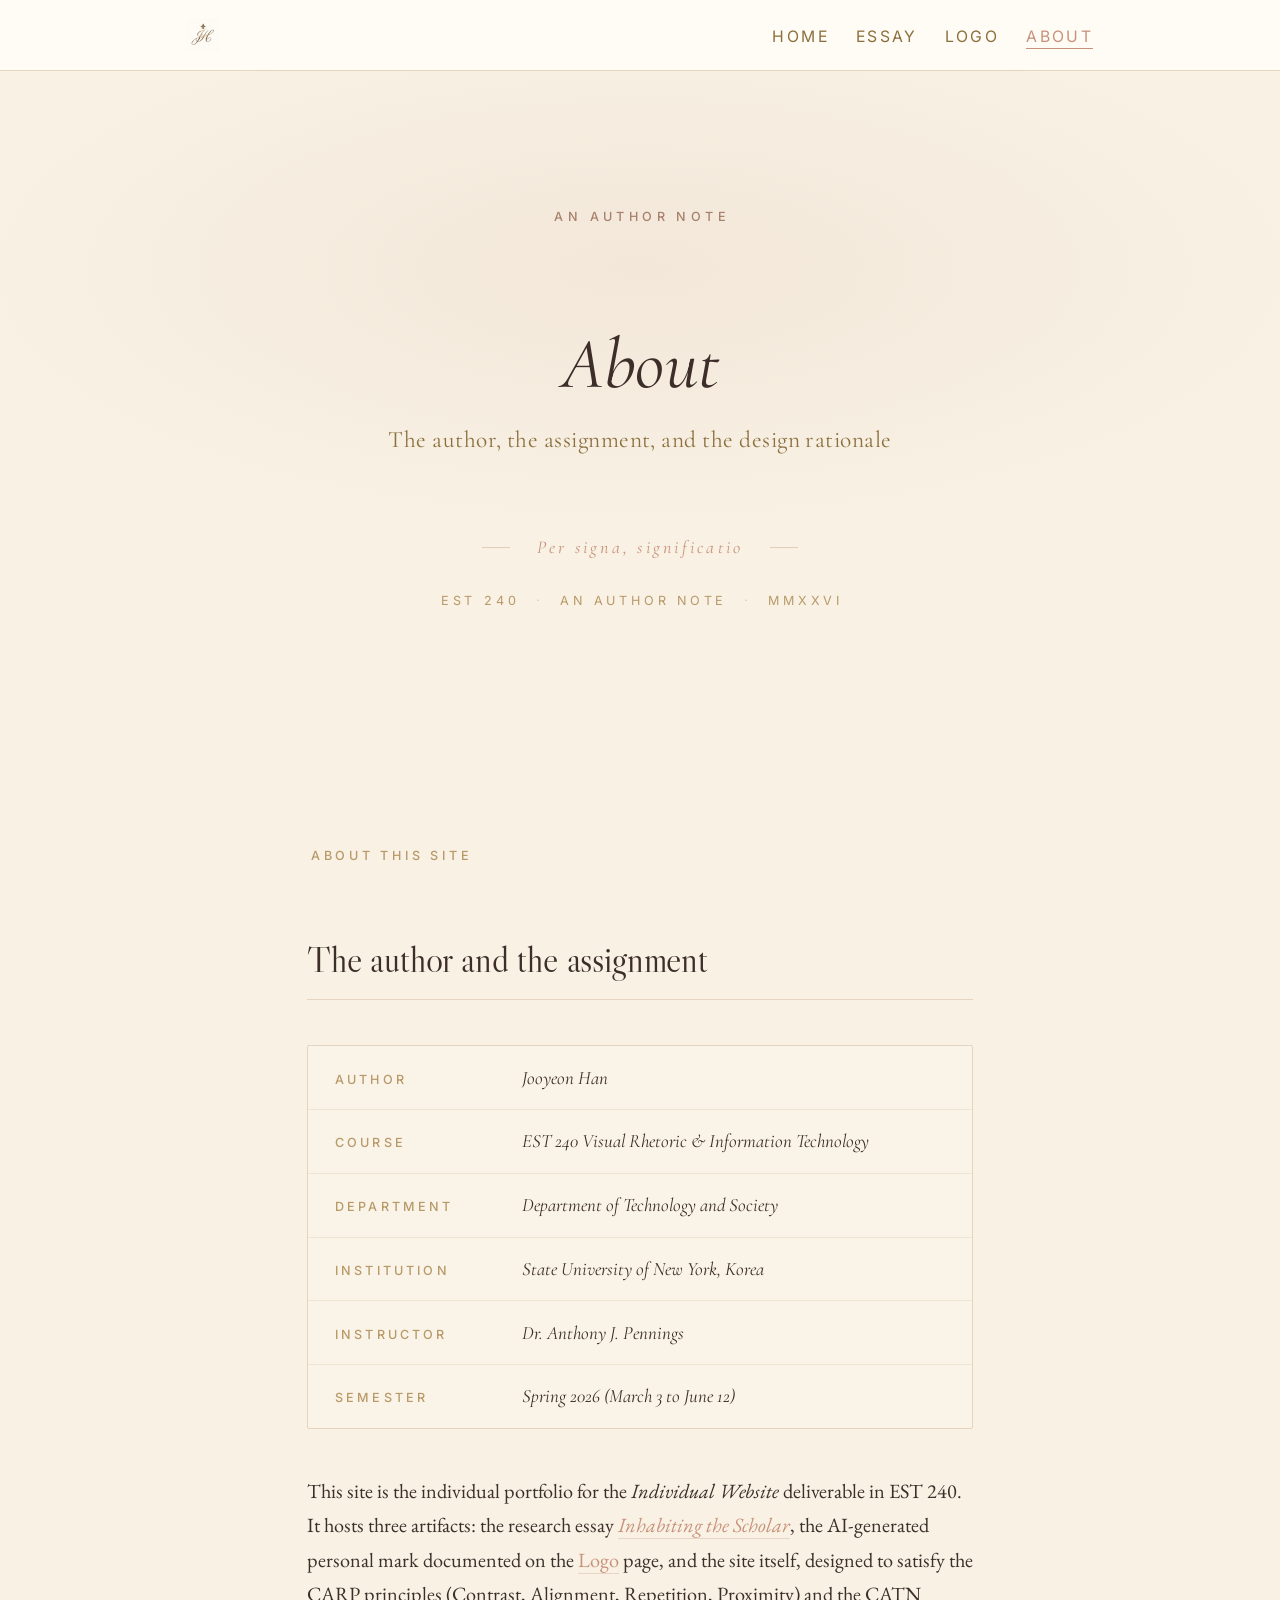
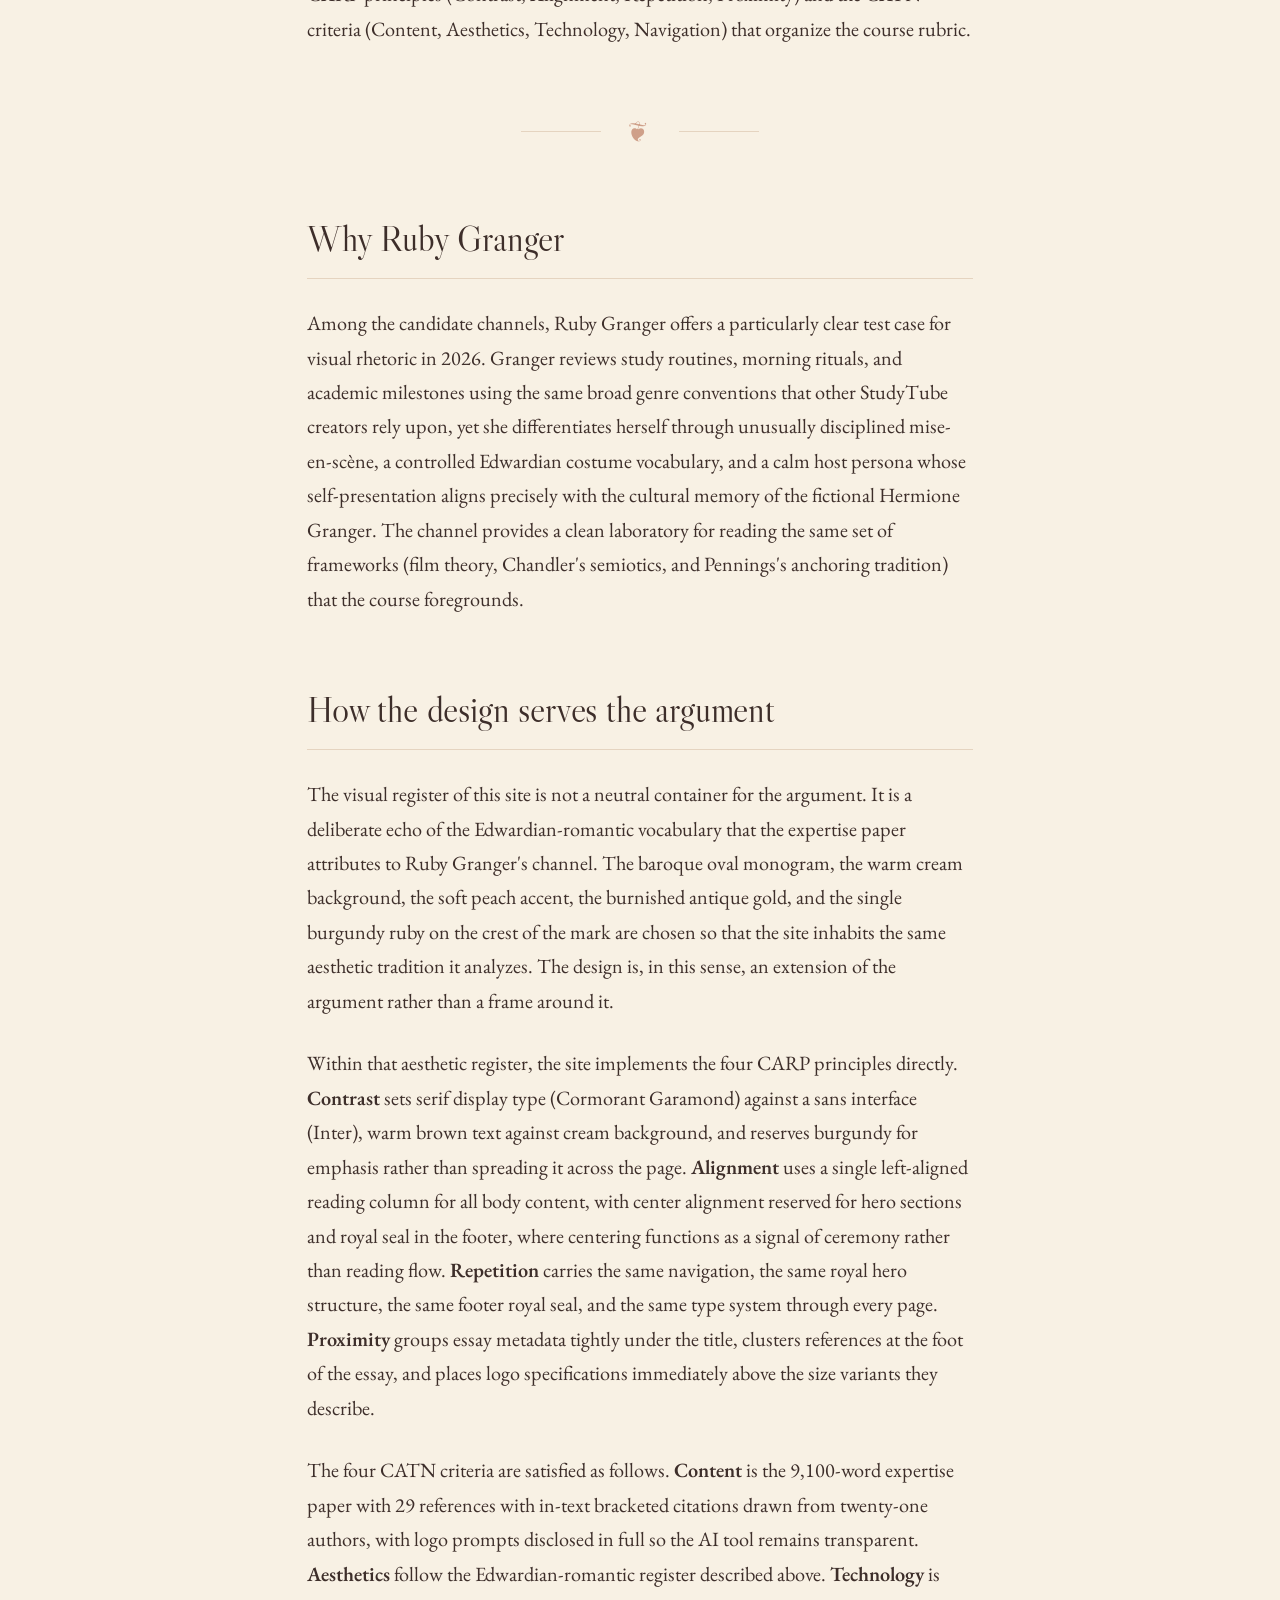
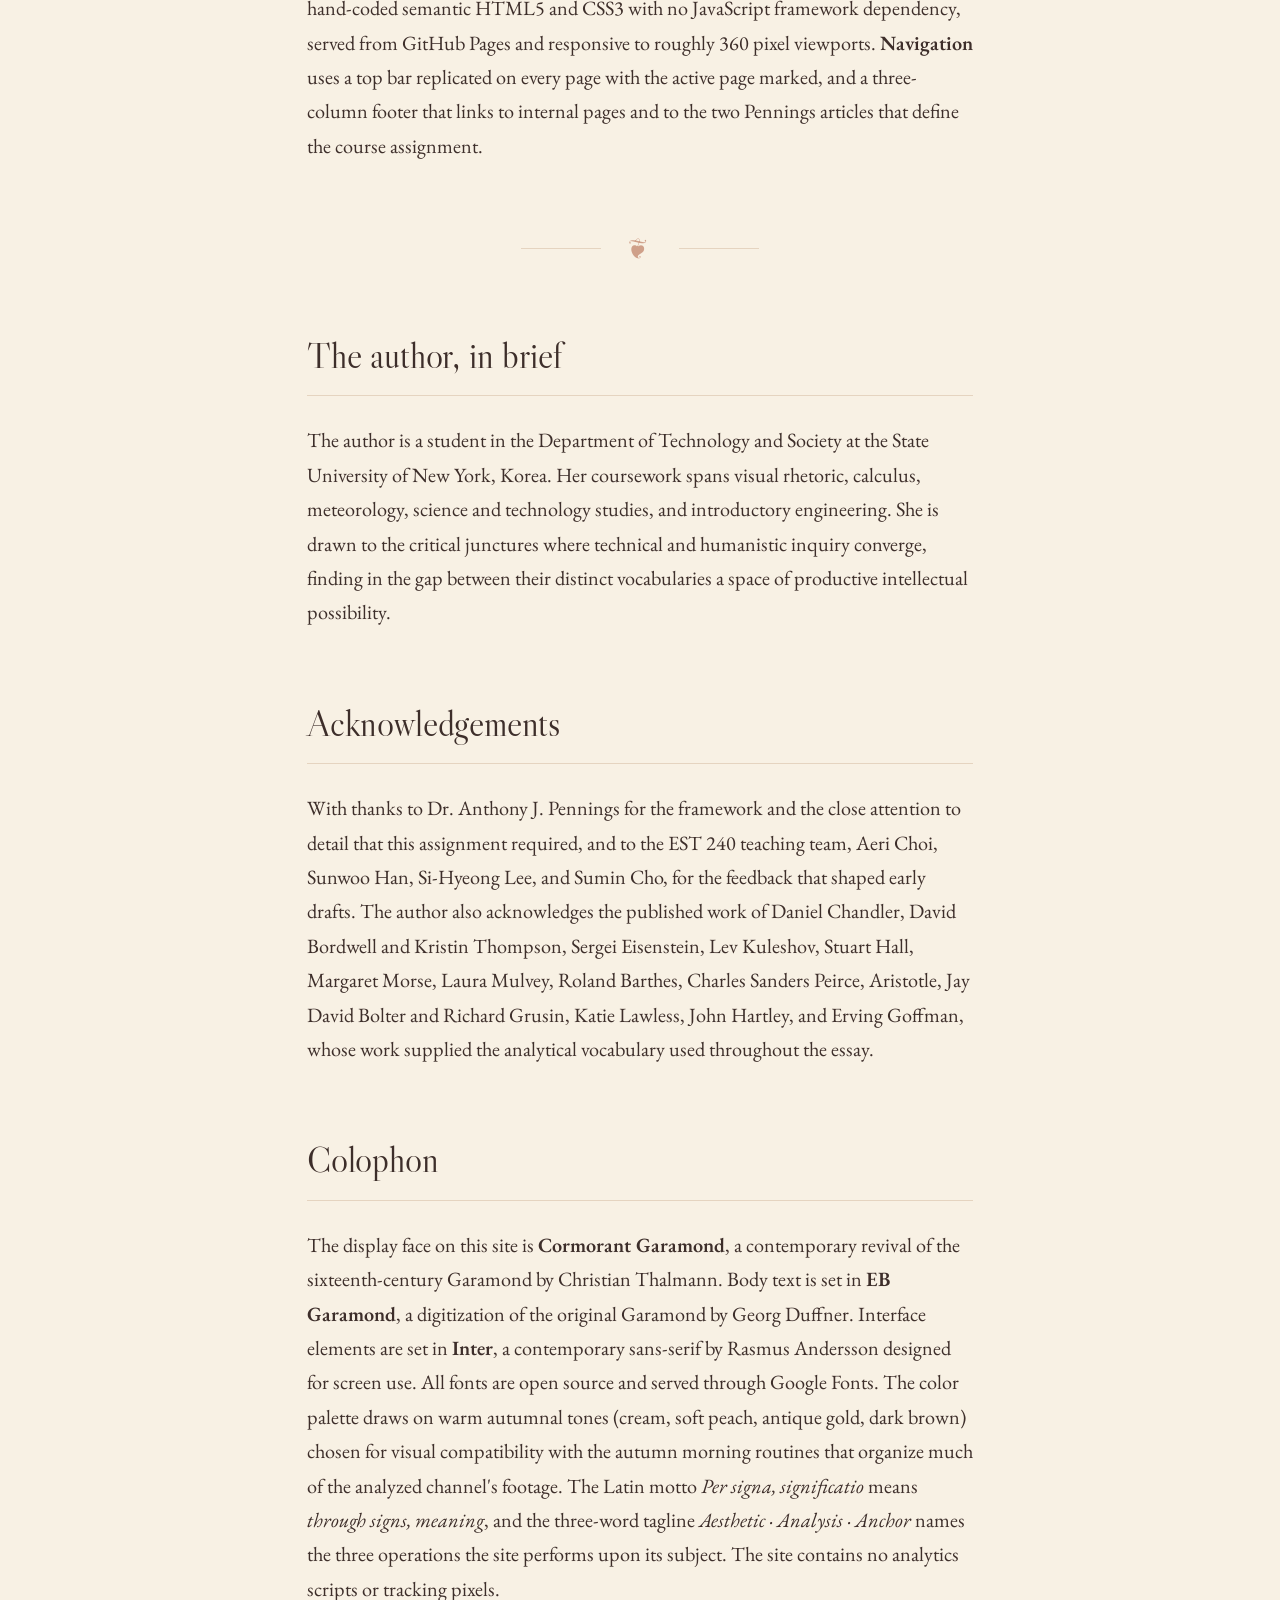
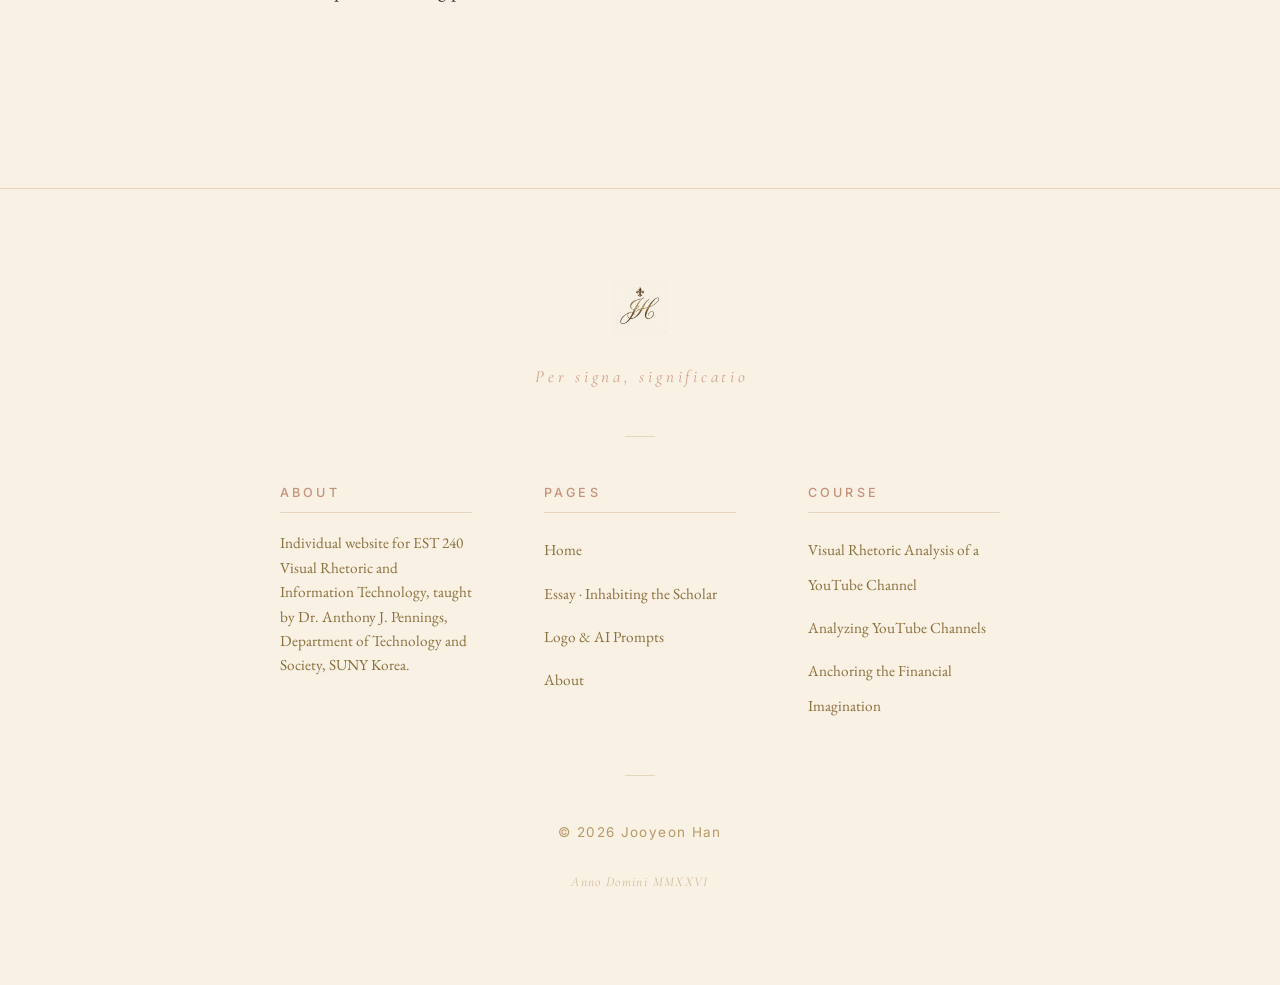
==== commit c740f044: "Add files via upload" ====
--- a/about.html
+++ b/about.html
@@ -84,7 +84,7 @@
 
   <h2>The author, in brief</h2>
 
-  <p>The author is a student in the Department of Technology and Society at the State University of New York, Korea. Her coursework has covered visual rhetoric, calculus, meteorology, science and technology studies, and introductory engineering, and she takes particular interest in the way technical and humanistic disciplines describe overlapping problems with different vocabularies.</p>
+  <p>The author is a student in the Department of Technology and Society at the State University of New York, Korea. Her coursework spans visual rhetoric, calculus, meteorology, science and technology studies, and introductory engineering. She is drawn to the critical junctures where technical and humanistic inquiry converge, finding in the gap between their distinct vocabularies a space of productive intellectual possibility.</p>
 
   <h2>Acknowledgements</h2>
 
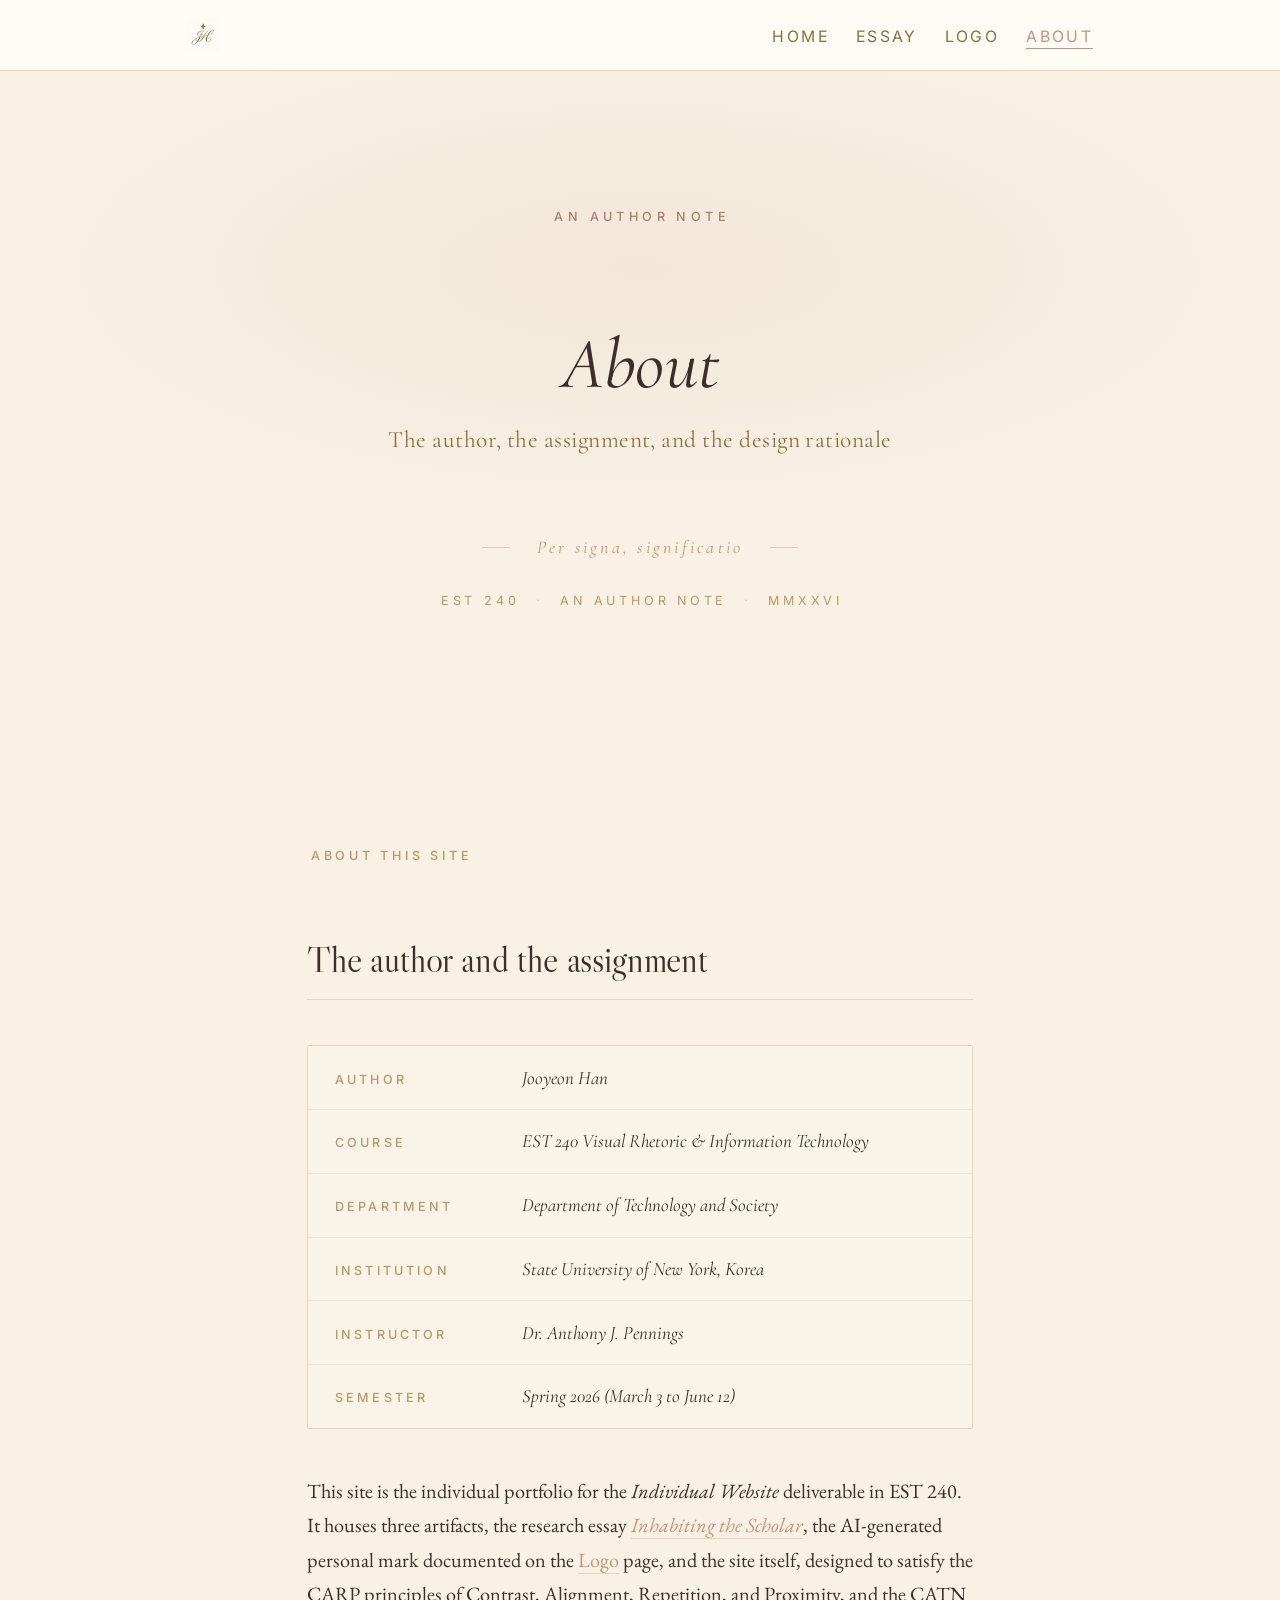
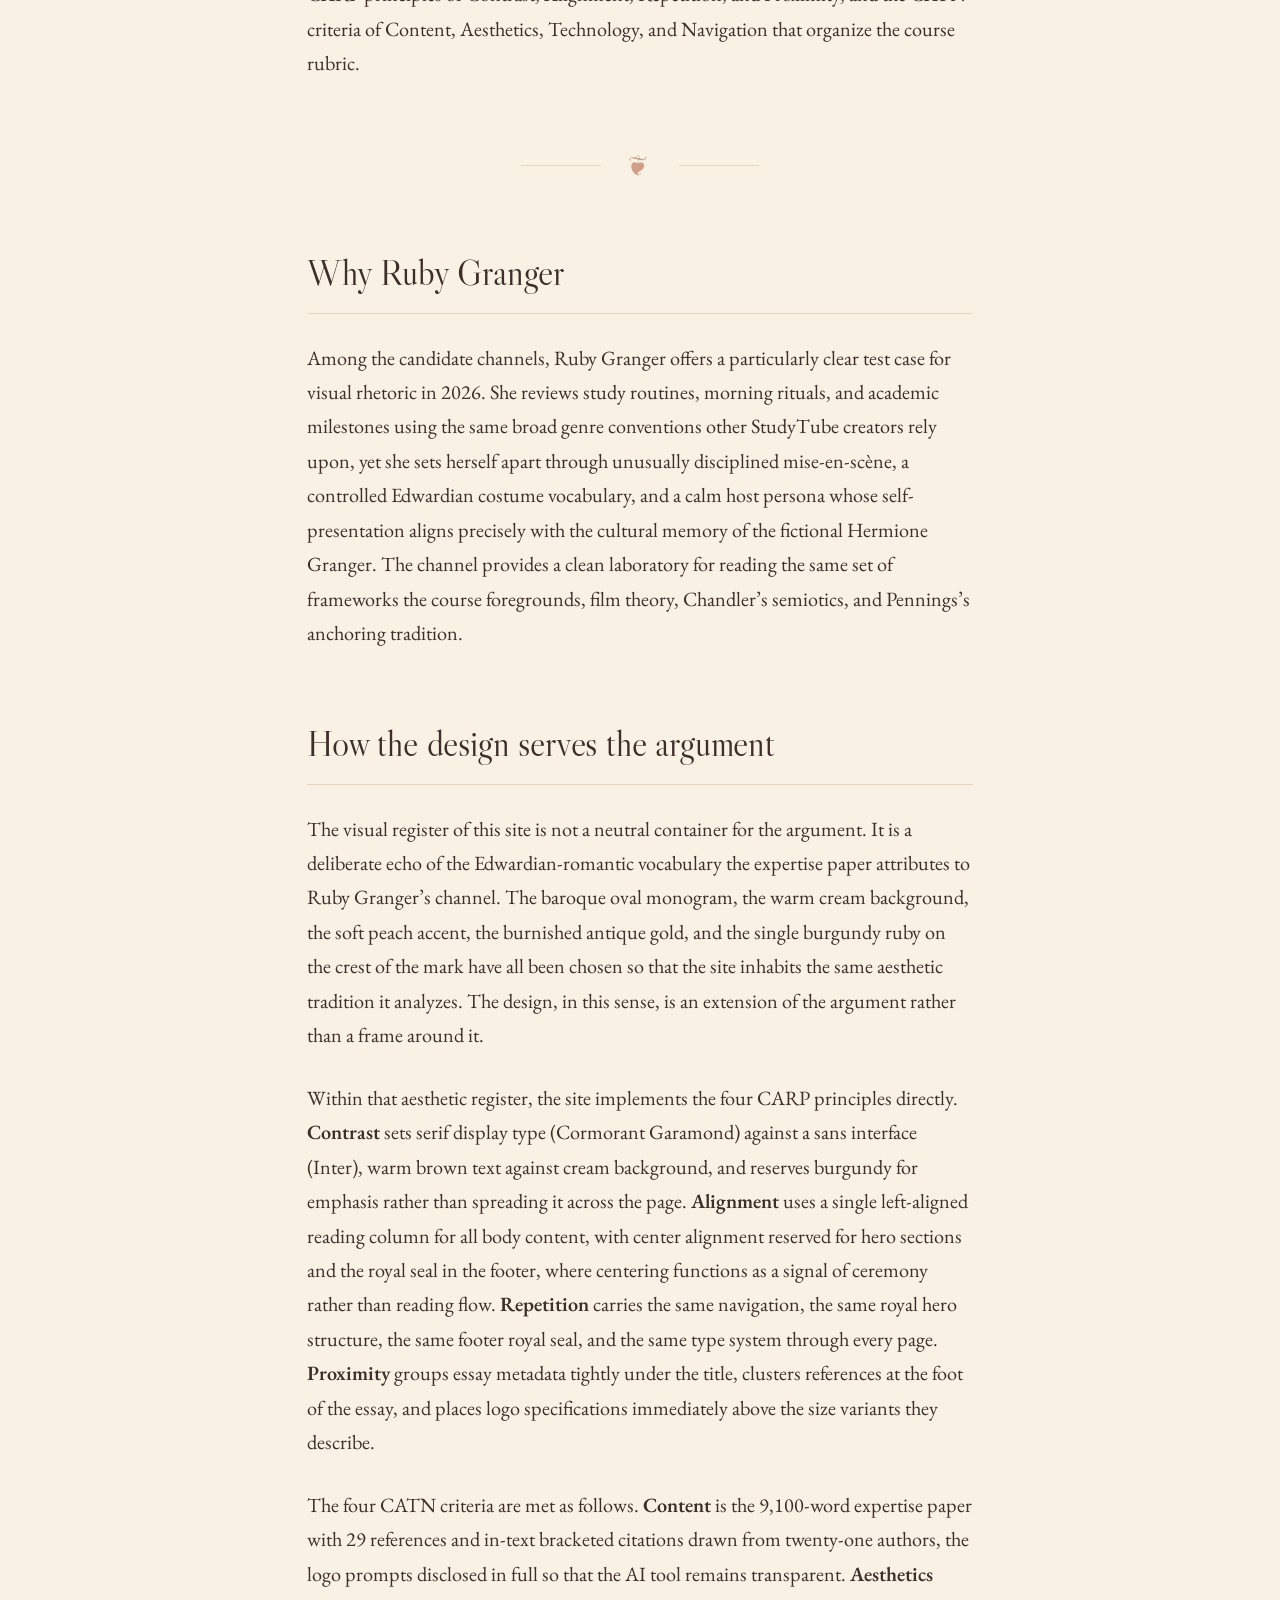
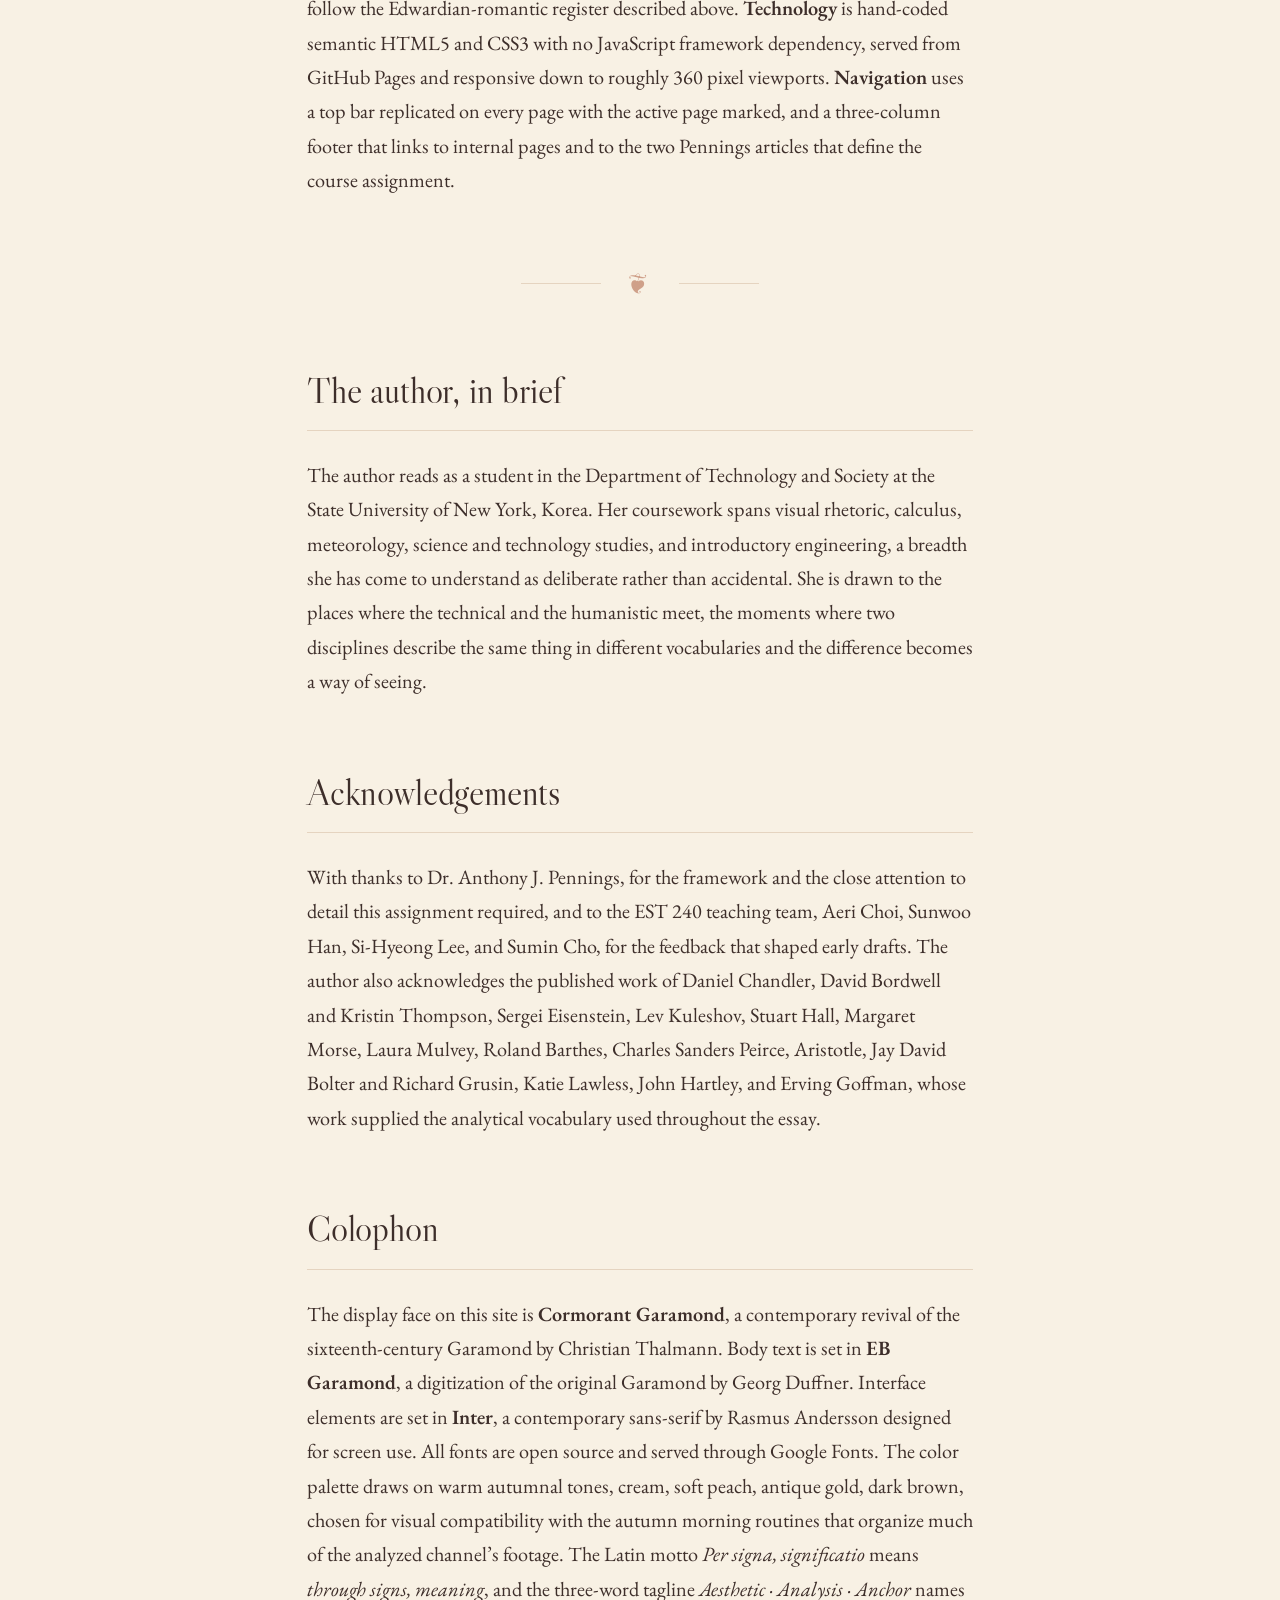
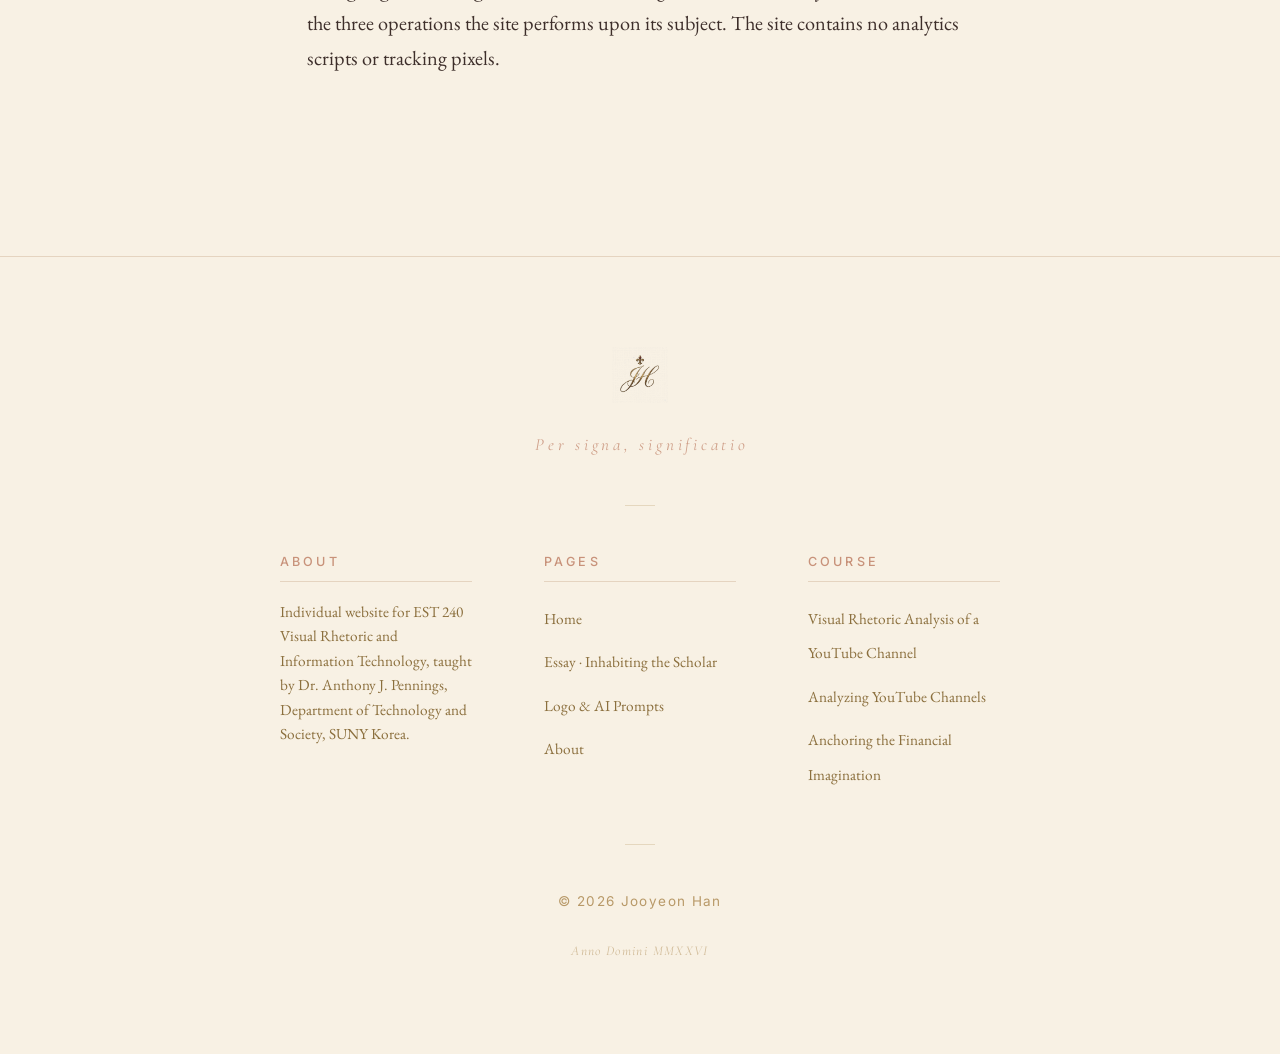
==== commit 9d95df9d: "Add files via upload" ====
--- a/about.html
+++ b/about.html
@@ -64,35 +64,35 @@
     <div class="meta-row"><span class="meta-label">Semester</span><span class="meta-value">Spring 2026 (March 3 to June 12)</span></div>
   </div>
 
-  <p>This site is the individual portfolio for the <em>Individual Website</em> deliverable in EST 240. It hosts three artifacts: the research essay <a href="essay.html"><em>Inhabiting the Scholar</em></a>, the AI-generated personal mark documented on the <a href="logo.html">Logo</a> page, and the site itself, designed to satisfy the CARP principles (Contrast, Alignment, Repetition, Proximity) and the CATN criteria (Content, Aesthetics, Technology, Navigation) that organize the course rubric.</p>
+  <p>This site is the individual portfolio for the <em>Individual Website</em> deliverable in EST 240. It houses three artifacts, the research essay <a href="essay.html"><em>Inhabiting the Scholar</em></a>, the AI-generated personal mark documented on the <a href="logo.html">Logo</a> page, and the site itself, designed to satisfy the CARP principles of Contrast, Alignment, Repetition, and Proximity, and the CATN criteria of Content, Aesthetics, Technology, and Navigation that organize the course rubric.</p>
 
   <div class="divider"><span class="divider-ornament">&#10086;</span></div>
 
   <h2>Why Ruby Granger</h2>
 
-  <p>Among the candidate channels, Ruby Granger offers a particularly clear test case for visual rhetoric in 2026. Granger reviews study routines, morning rituals, and academic milestones using the same broad genre conventions that other StudyTube creators rely upon, yet she differentiates herself through unusually disciplined mise-en-sc&egrave;ne, a controlled Edwardian costume vocabulary, and a calm host persona whose self-presentation aligns precisely with the cultural memory of the fictional Hermione Granger. The channel provides a clean laboratory for reading the same set of frameworks (film theory, Chandler's semiotics, and Pennings's anchoring tradition) that the course foregrounds.</p>
+  <p>Among the candidate channels, Ruby Granger offers a particularly clear test case for visual rhetoric in 2026. She reviews study routines, morning rituals, and academic milestones using the same broad genre conventions other StudyTube creators rely upon, yet she sets herself apart through unusually disciplined mise-en-sc&egrave;ne, a controlled Edwardian costume vocabulary, and a calm host persona whose self-presentation aligns precisely with the cultural memory of the fictional Hermione Granger. The channel provides a clean laboratory for reading the same set of frameworks the course foregrounds, film theory, Chandler&rsquo;s semiotics, and Pennings&rsquo;s anchoring tradition.</p>
 
   <h2>How the design serves the argument</h2>
 
-  <p>The visual register of this site is not a neutral container for the argument. It is a deliberate echo of the Edwardian-romantic vocabulary that the expertise paper attributes to Ruby Granger's channel. The baroque oval monogram, the warm cream background, the soft peach accent, the burnished antique gold, and the single burgundy ruby on the crest of the mark are chosen so that the site inhabits the same aesthetic tradition it analyzes. The design is, in this sense, an extension of the argument rather than a frame around it.</p>
+  <p>The visual register of this site is not a neutral container for the argument. It is a deliberate echo of the Edwardian-romantic vocabulary the expertise paper attributes to Ruby Granger&rsquo;s channel. The baroque oval monogram, the warm cream background, the soft peach accent, the burnished antique gold, and the single burgundy ruby on the crest of the mark have all been chosen so that the site inhabits the same aesthetic tradition it analyzes. The design, in this sense, is an extension of the argument rather than a frame around it.</p>
 
-  <p>Within that aesthetic register, the site implements the four CARP principles directly. <strong>Contrast</strong> sets serif display type (Cormorant Garamond) against a sans interface (Inter), warm brown text against cream background, and reserves burgundy for emphasis rather than spreading it across the page. <strong>Alignment</strong> uses a single left-aligned reading column for all body content, with center alignment reserved for hero sections and royal seal in the footer, where centering functions as a signal of ceremony rather than reading flow. <strong>Repetition</strong> carries the same navigation, the same royal hero structure, the same footer royal seal, and the same type system through every page. <strong>Proximity</strong> groups essay metadata tightly under the title, clusters references at the foot of the essay, and places logo specifications immediately above the size variants they describe.</p>
+  <p>Within that aesthetic register, the site implements the four CARP principles directly. <strong>Contrast</strong> sets serif display type (Cormorant Garamond) against a sans interface (Inter), warm brown text against cream background, and reserves burgundy for emphasis rather than spreading it across the page. <strong>Alignment</strong> uses a single left-aligned reading column for all body content, with center alignment reserved for hero sections and the royal seal in the footer, where centering functions as a signal of ceremony rather than reading flow. <strong>Repetition</strong> carries the same navigation, the same royal hero structure, the same footer royal seal, and the same type system through every page. <strong>Proximity</strong> groups essay metadata tightly under the title, clusters references at the foot of the essay, and places logo specifications immediately above the size variants they describe.</p>
 
-  <p>The four CATN criteria are satisfied as follows. <strong>Content</strong> is the 9,100-word expertise paper with 29 references with in-text bracketed citations drawn from twenty-one authors, with logo prompts disclosed in full so the AI tool remains transparent. <strong>Aesthetics</strong> follow the Edwardian-romantic register described above. <strong>Technology</strong> is hand-coded semantic HTML5 and CSS3 with no JavaScript framework dependency, served from GitHub Pages and responsive to roughly 360 pixel viewports. <strong>Navigation</strong> uses a top bar replicated on every page with the active page marked, and a three-column footer that links to internal pages and to the two Pennings articles that define the course assignment.</p>
+  <p>The four CATN criteria are met as follows. <strong>Content</strong> is the 9,100-word expertise paper with 29 references and in-text bracketed citations drawn from twenty-one authors, the logo prompts disclosed in full so that the AI tool remains transparent. <strong>Aesthetics</strong> follow the Edwardian-romantic register described above. <strong>Technology</strong> is hand-coded semantic HTML5 and CSS3 with no JavaScript framework dependency, served from GitHub Pages and responsive down to roughly 360 pixel viewports. <strong>Navigation</strong> uses a top bar replicated on every page with the active page marked, and a three-column footer that links to internal pages and to the two Pennings articles that define the course assignment.</p>
 
   <div class="divider"><span class="divider-ornament">&#10086;</span></div>
 
   <h2>The author, in brief</h2>
 
-  <p>The author is a student in the Department of Technology and Society at the State University of New York, Korea. Her coursework spans visual rhetoric, calculus, meteorology, science and technology studies, and introductory engineering. She is drawn to the critical junctures where technical and humanistic inquiry converge, finding in the gap between their distinct vocabularies a space of productive intellectual possibility.</p>
+  <p>The author reads as a student in the Department of Technology and Society at the State University of New York, Korea. Her coursework spans visual rhetoric, calculus, meteorology, science and technology studies, and introductory engineering, a breadth she has come to understand as deliberate rather than accidental. She is drawn to the places where the technical and the humanistic meet, the moments where two disciplines describe the same thing in different vocabularies and the difference becomes a way of seeing.</p>
 
   <h2>Acknowledgements</h2>
 
-  <p>With thanks to Dr. Anthony J. Pennings for the framework and the close attention to detail that this assignment required, and to the EST 240 teaching team, Aeri Choi, Sunwoo Han, Si-Hyeong Lee, and Sumin Cho, for the feedback that shaped early drafts. The author also acknowledges the published work of Daniel Chandler, David Bordwell and Kristin Thompson, Sergei Eisenstein, Lev Kuleshov, Stuart Hall, Margaret Morse, Laura Mulvey, Roland Barthes, Charles Sanders Peirce, Aristotle, Jay David Bolter and Richard Grusin, Katie Lawless, John Hartley, and Erving Goffman, whose work supplied the analytical vocabulary used throughout the essay.</p>
+  <p>With thanks to Dr. Anthony J. Pennings, for the framework and the close attention to detail this assignment required, and to the EST 240 teaching team, Aeri Choi, Sunwoo Han, Si-Hyeong Lee, and Sumin Cho, for the feedback that shaped early drafts. The author also acknowledges the published work of Daniel Chandler, David Bordwell and Kristin Thompson, Sergei Eisenstein, Lev Kuleshov, Stuart Hall, Margaret Morse, Laura Mulvey, Roland Barthes, Charles Sanders Peirce, Aristotle, Jay David Bolter and Richard Grusin, Katie Lawless, John Hartley, and Erving Goffman, whose work supplied the analytical vocabulary used throughout the essay.</p>
 
   <h2>Colophon</h2>
 
-  <p>The display face on this site is <strong>Cormorant Garamond</strong>, a contemporary revival of the sixteenth-century Garamond by Christian Thalmann. Body text is set in <strong>EB Garamond</strong>, a digitization of the original Garamond by Georg Duffner. Interface elements are set in <strong>Inter</strong>, a contemporary sans-serif by Rasmus Andersson designed for screen use. All fonts are open source and served through Google Fonts. The color palette draws on warm autumnal tones (cream, soft peach, antique gold, dark brown) chosen for visual compatibility with the autumn morning routines that organize much of the analyzed channel's footage. The Latin motto <em>Per signa, significatio</em> means <em>through signs, meaning</em>, and the three-word tagline <em>Aesthetic &middot; Analysis &middot; Anchor</em> names the three operations the site performs upon its subject. The site contains no analytics scripts or tracking pixels.</p>
+  <p>The display face on this site is <strong>Cormorant Garamond</strong>, a contemporary revival of the sixteenth-century Garamond by Christian Thalmann. Body text is set in <strong>EB Garamond</strong>, a digitization of the original Garamond by Georg Duffner. Interface elements are set in <strong>Inter</strong>, a contemporary sans-serif by Rasmus Andersson designed for screen use. All fonts are open source and served through Google Fonts. The color palette draws on warm autumnal tones, cream, soft peach, antique gold, dark brown, chosen for visual compatibility with the autumn morning routines that organize much of the analyzed channel&rsquo;s footage. The Latin motto <em>Per signa, significatio</em> means <em>through signs, meaning</em>, and the three-word tagline <em>Aesthetic &middot; Analysis &middot; Anchor</em> names the three operations the site performs upon its subject. The site contains no analytics scripts or tracking pixels.</p>
 
 </div>
 
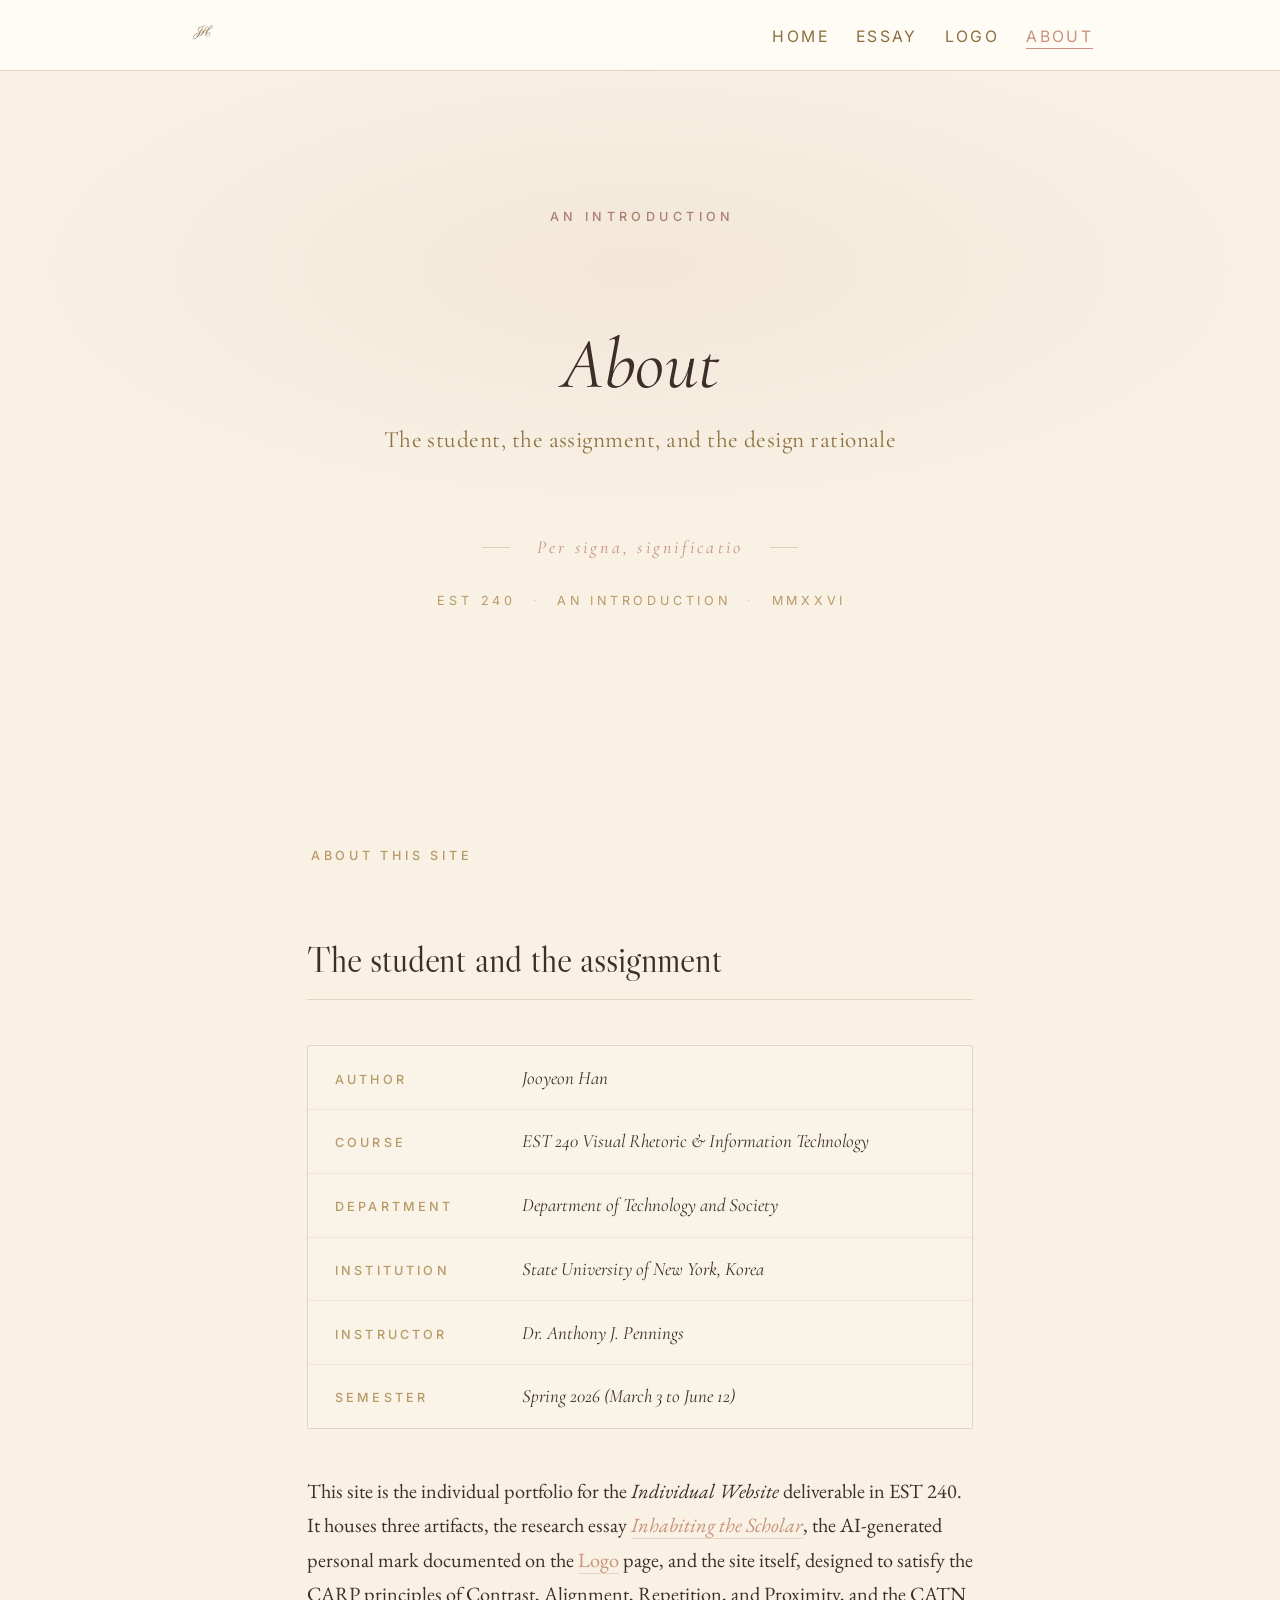
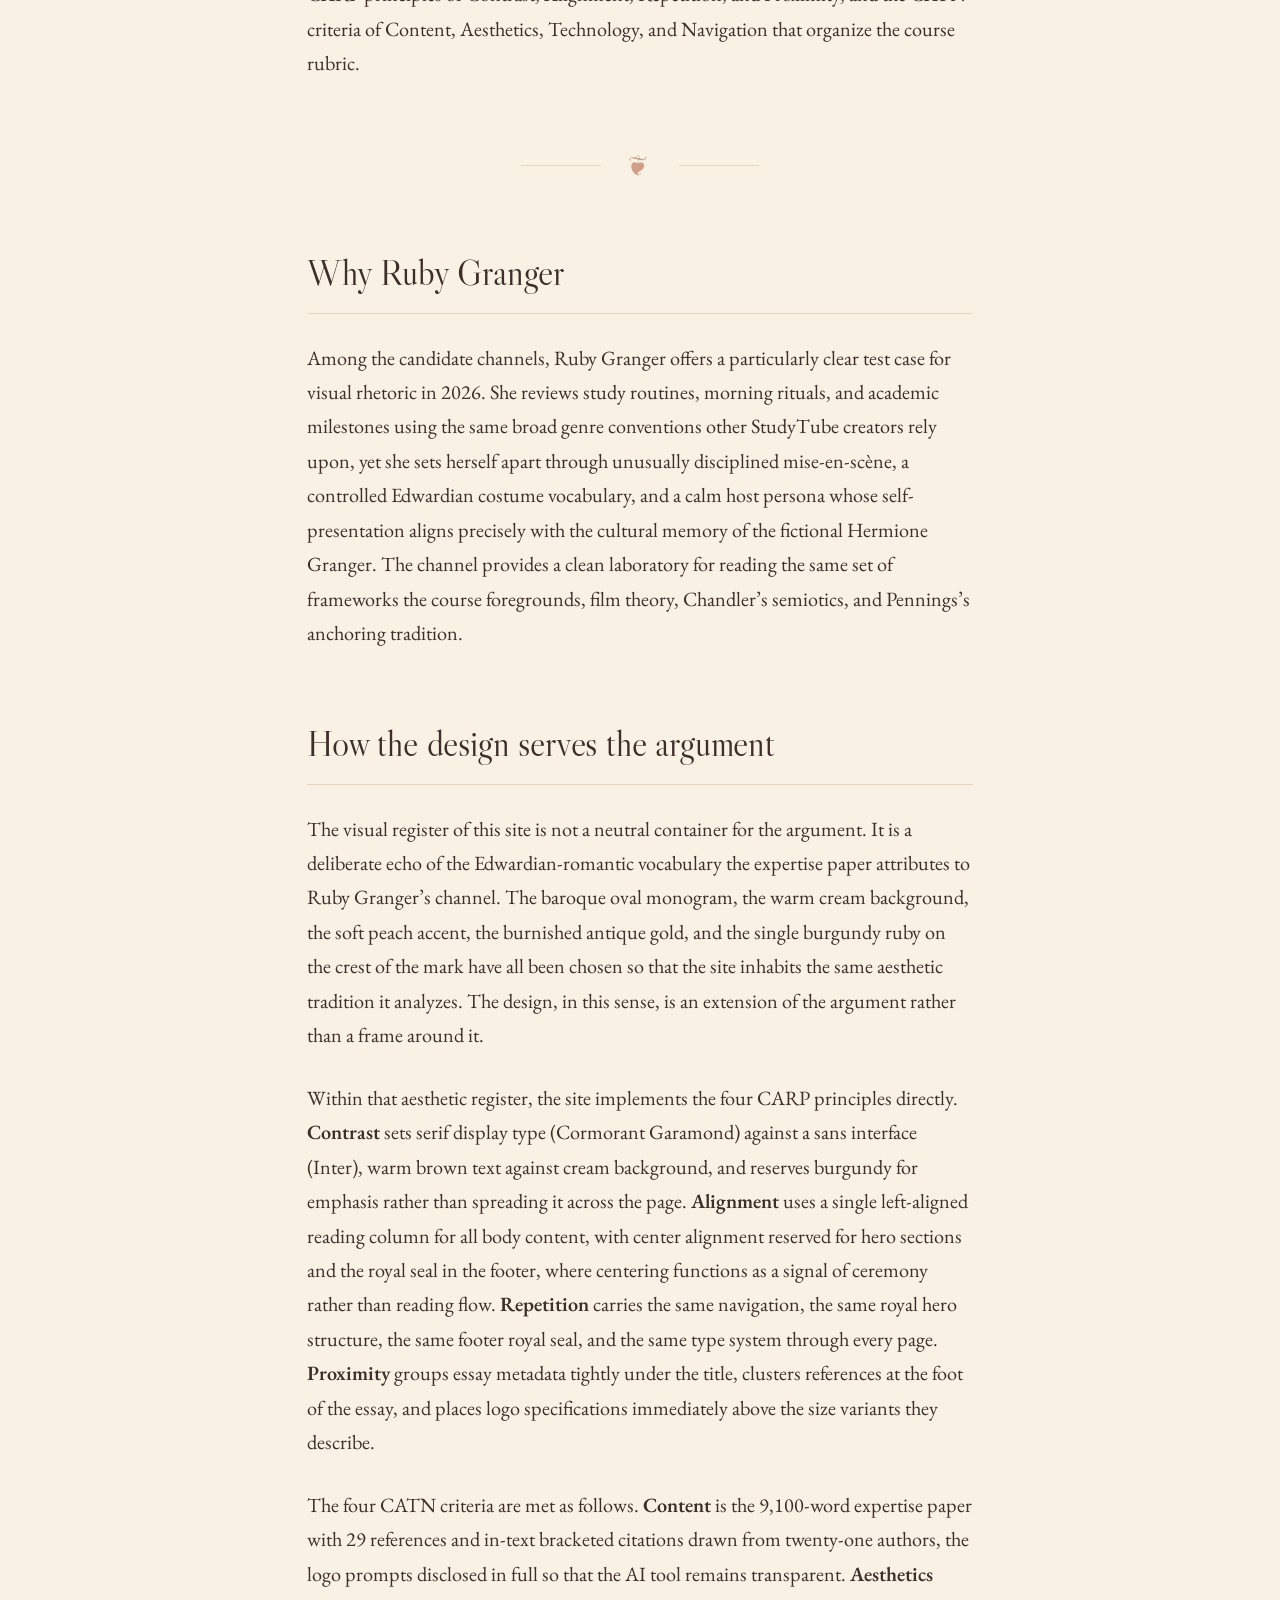
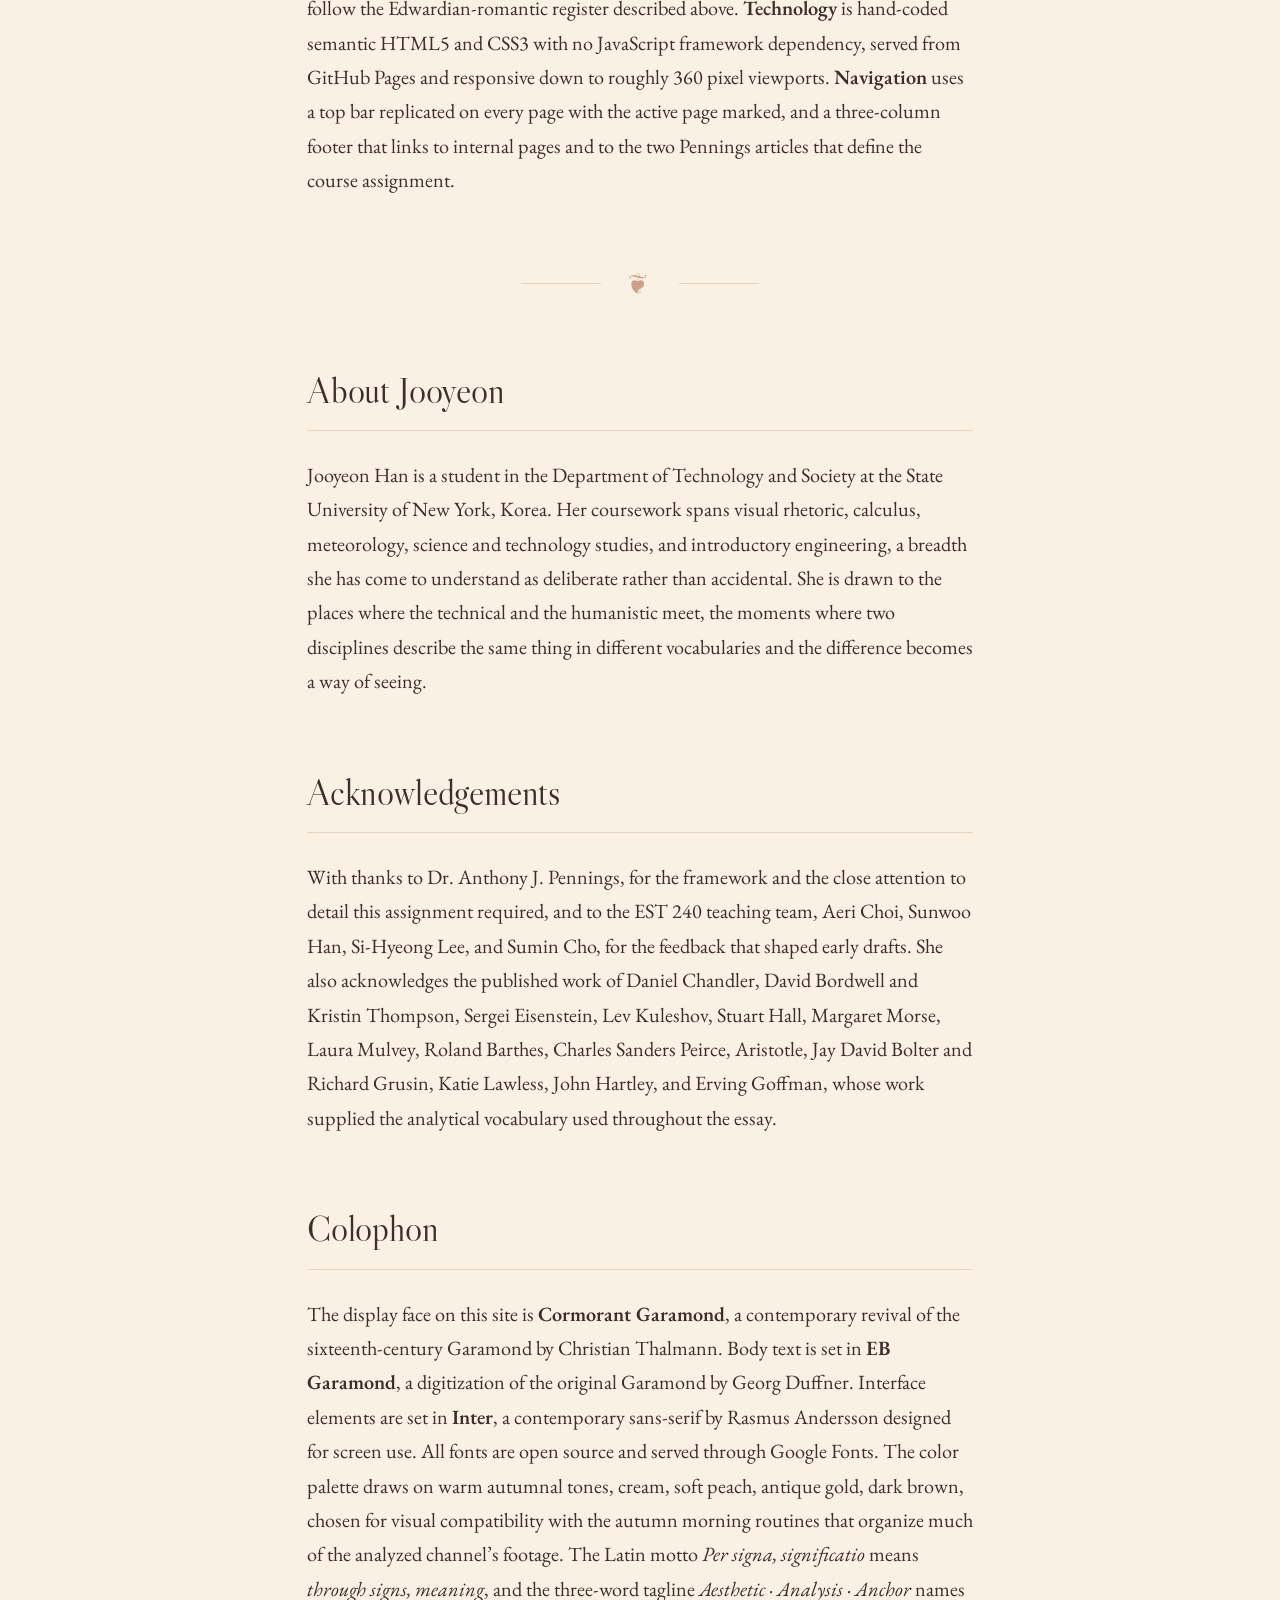
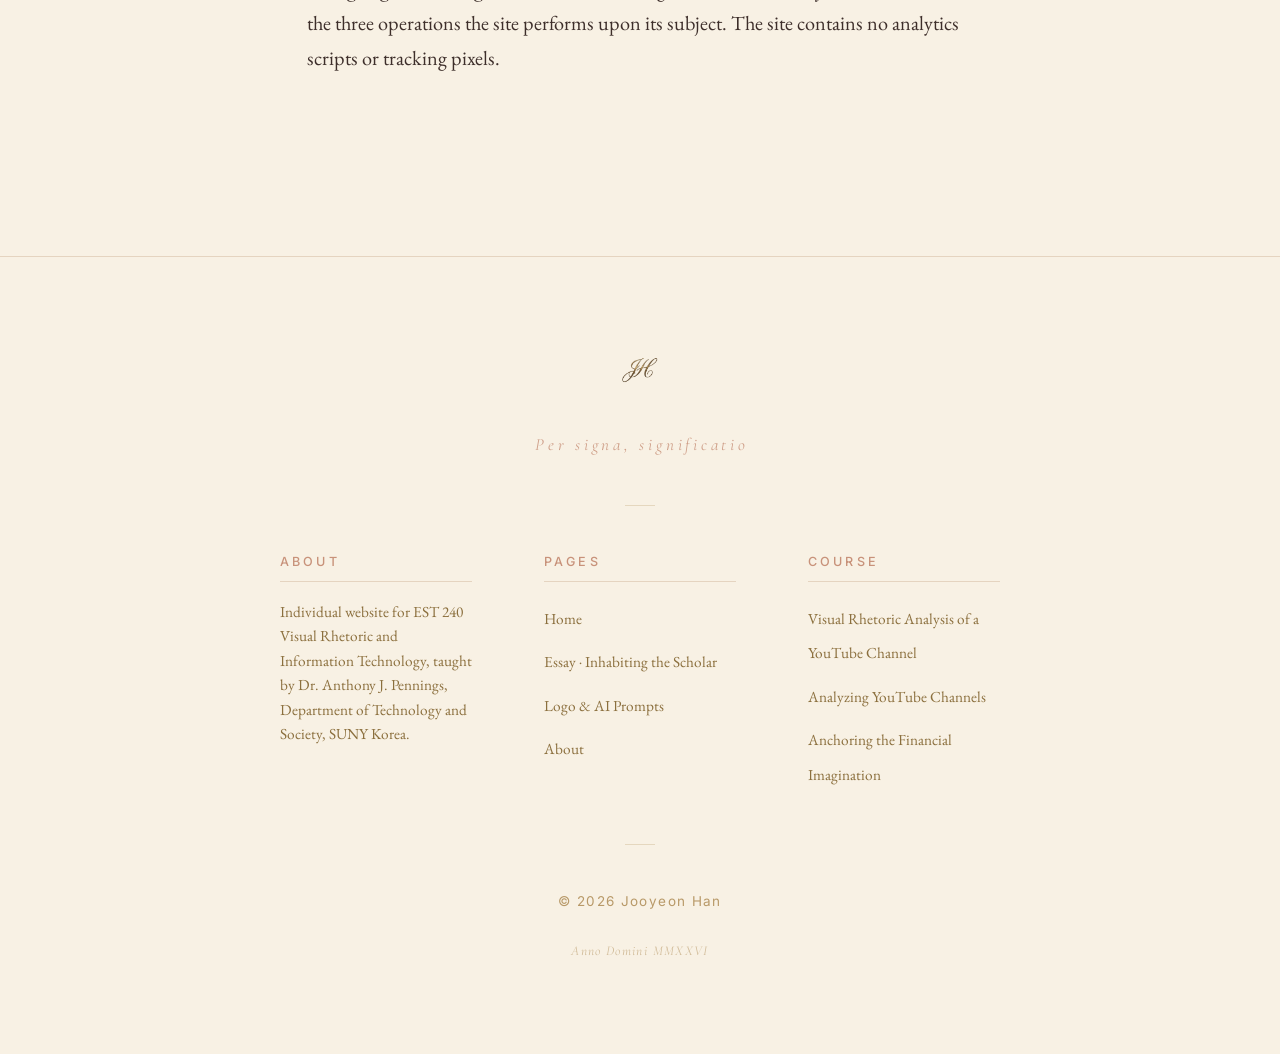
==== commit 1700ab78: "Add files via upload" ====
--- a/about.html
+++ b/about.html
@@ -31,18 +31,18 @@
 <!-- ===== Royal Hero ===== -->
 <section class="royal-hero">
   <div class="royal-label">
-    An Author Note
+    An Introduction
   </div>
 
   <h1 class="royal-title">About</h1>
-  <p class="royal-subtitle">The author, the assignment, and the design rationale</p>
+  <p class="royal-subtitle">The student, the assignment, and the design rationale</p>
 
   <p class="royal-motto">Per signa, significatio</p>
 
   <p class="royal-meta">
     EST 240
     <span class="royal-meta-divider">&middot;</span>
-    An Author Note
+    An Introduction
     <span class="royal-meta-divider">&middot;</span>
     MMXXVI
   </p>
@@ -53,7 +53,7 @@
 
   <p class="eyebrow">About this site</p>
 
-  <h2>The author and the assignment</h2>
+  <h2>The student and the assignment</h2>
 
   <div class="meta-table">
     <div class="meta-row"><span class="meta-label">Author</span><span class="meta-value">Jooyeon Han</span></div>
@@ -82,13 +82,13 @@
 
   <div class="divider"><span class="divider-ornament">&#10086;</span></div>
 
-  <h2>The author, in brief</h2>
+  <h2>About Jooyeon</h2>
 
-  <p>The author reads as a student in the Department of Technology and Society at the State University of New York, Korea. Her coursework spans visual rhetoric, calculus, meteorology, science and technology studies, and introductory engineering, a breadth she has come to understand as deliberate rather than accidental. She is drawn to the places where the technical and the humanistic meet, the moments where two disciplines describe the same thing in different vocabularies and the difference becomes a way of seeing.</p>
+  <p>Jooyeon Han is a student in the Department of Technology and Society at the State University of New York, Korea. Her coursework spans visual rhetoric, calculus, meteorology, science and technology studies, and introductory engineering, a breadth she has come to understand as deliberate rather than accidental. She is drawn to the places where the technical and the humanistic meet, the moments where two disciplines describe the same thing in different vocabularies and the difference becomes a way of seeing.</p>
 
   <h2>Acknowledgements</h2>
 
-  <p>With thanks to Dr. Anthony J. Pennings, for the framework and the close attention to detail this assignment required, and to the EST 240 teaching team, Aeri Choi, Sunwoo Han, Si-Hyeong Lee, and Sumin Cho, for the feedback that shaped early drafts. The author also acknowledges the published work of Daniel Chandler, David Bordwell and Kristin Thompson, Sergei Eisenstein, Lev Kuleshov, Stuart Hall, Margaret Morse, Laura Mulvey, Roland Barthes, Charles Sanders Peirce, Aristotle, Jay David Bolter and Richard Grusin, Katie Lawless, John Hartley, and Erving Goffman, whose work supplied the analytical vocabulary used throughout the essay.</p>
+  <p>With thanks to Dr. Anthony J. Pennings, for the framework and the close attention to detail this assignment required, and to the EST 240 teaching team, Aeri Choi, Sunwoo Han, Si-Hyeong Lee, and Sumin Cho, for the feedback that shaped early drafts. She also acknowledges the published work of Daniel Chandler, David Bordwell and Kristin Thompson, Sergei Eisenstein, Lev Kuleshov, Stuart Hall, Margaret Morse, Laura Mulvey, Roland Barthes, Charles Sanders Peirce, Aristotle, Jay David Bolter and Richard Grusin, Katie Lawless, John Hartley, and Erving Goffman, whose work supplied the analytical vocabulary used throughout the essay.</p>
 
   <h2>Colophon</h2>
 
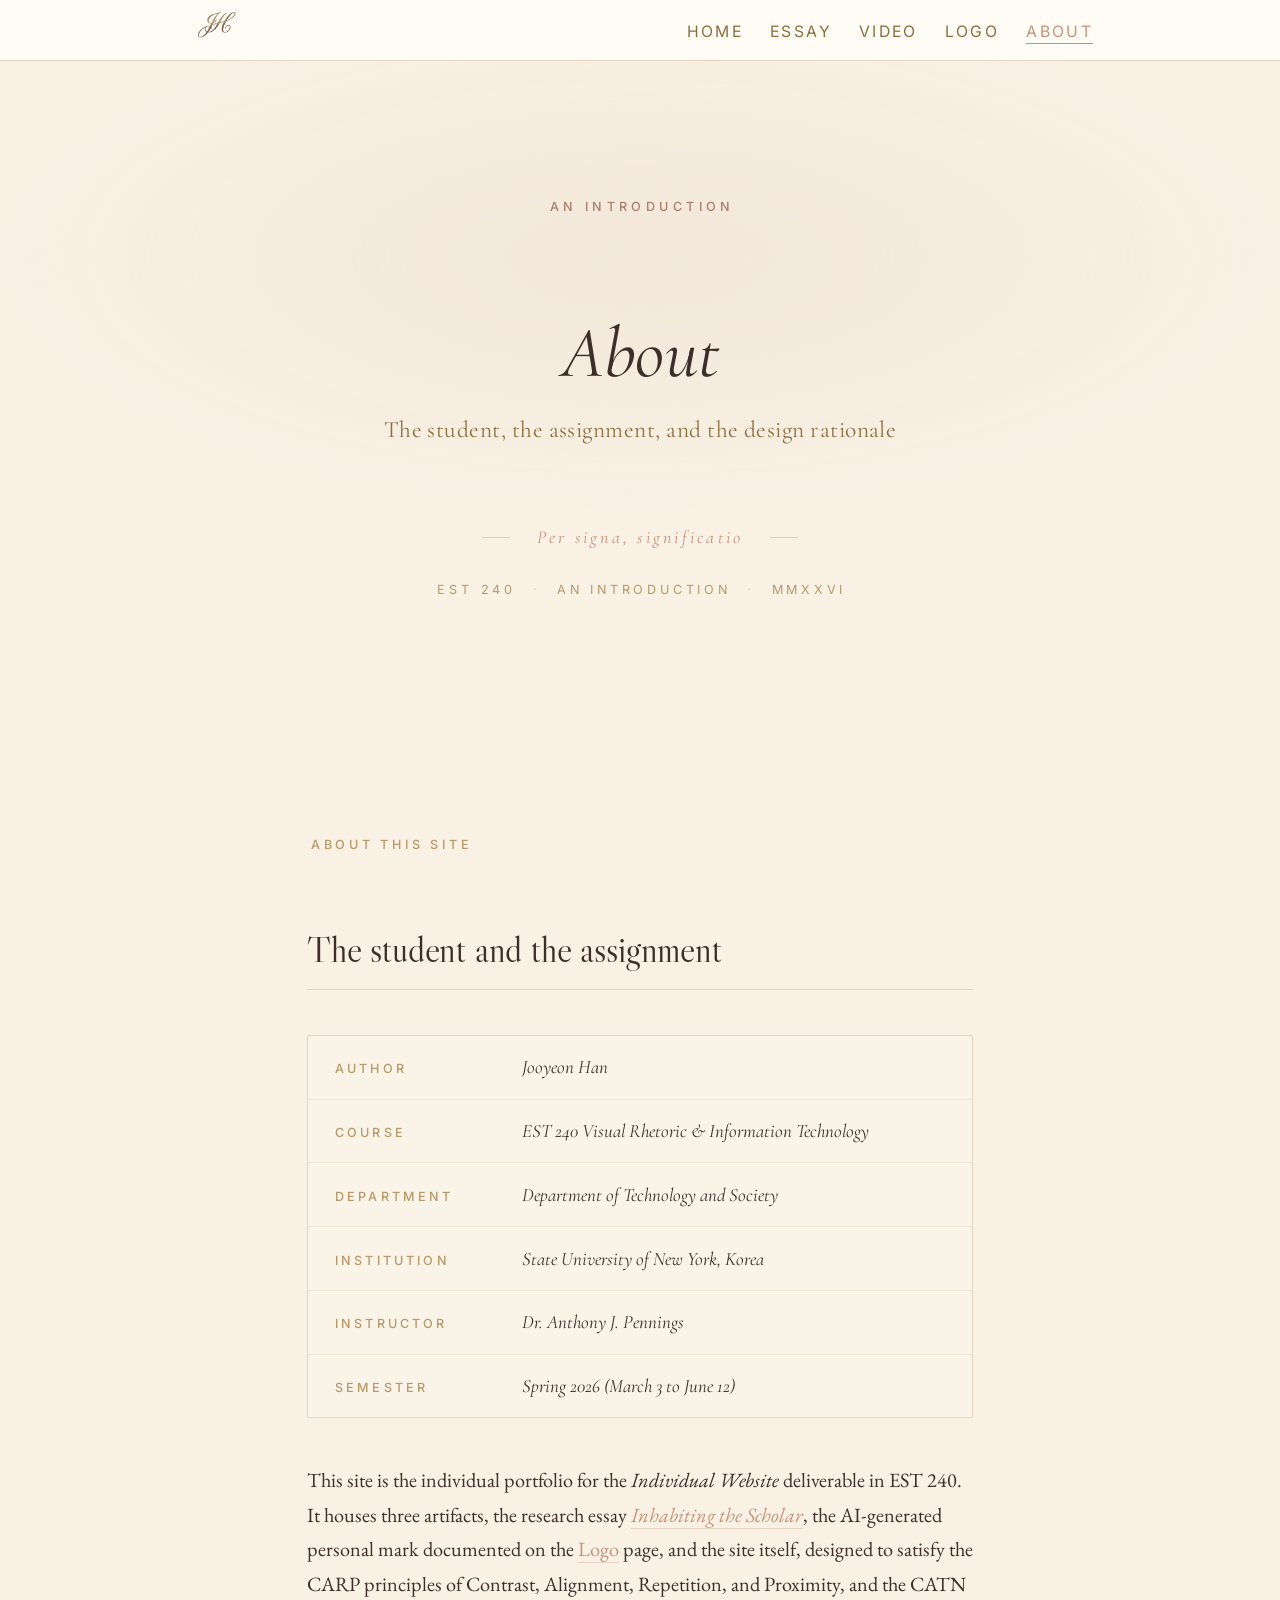
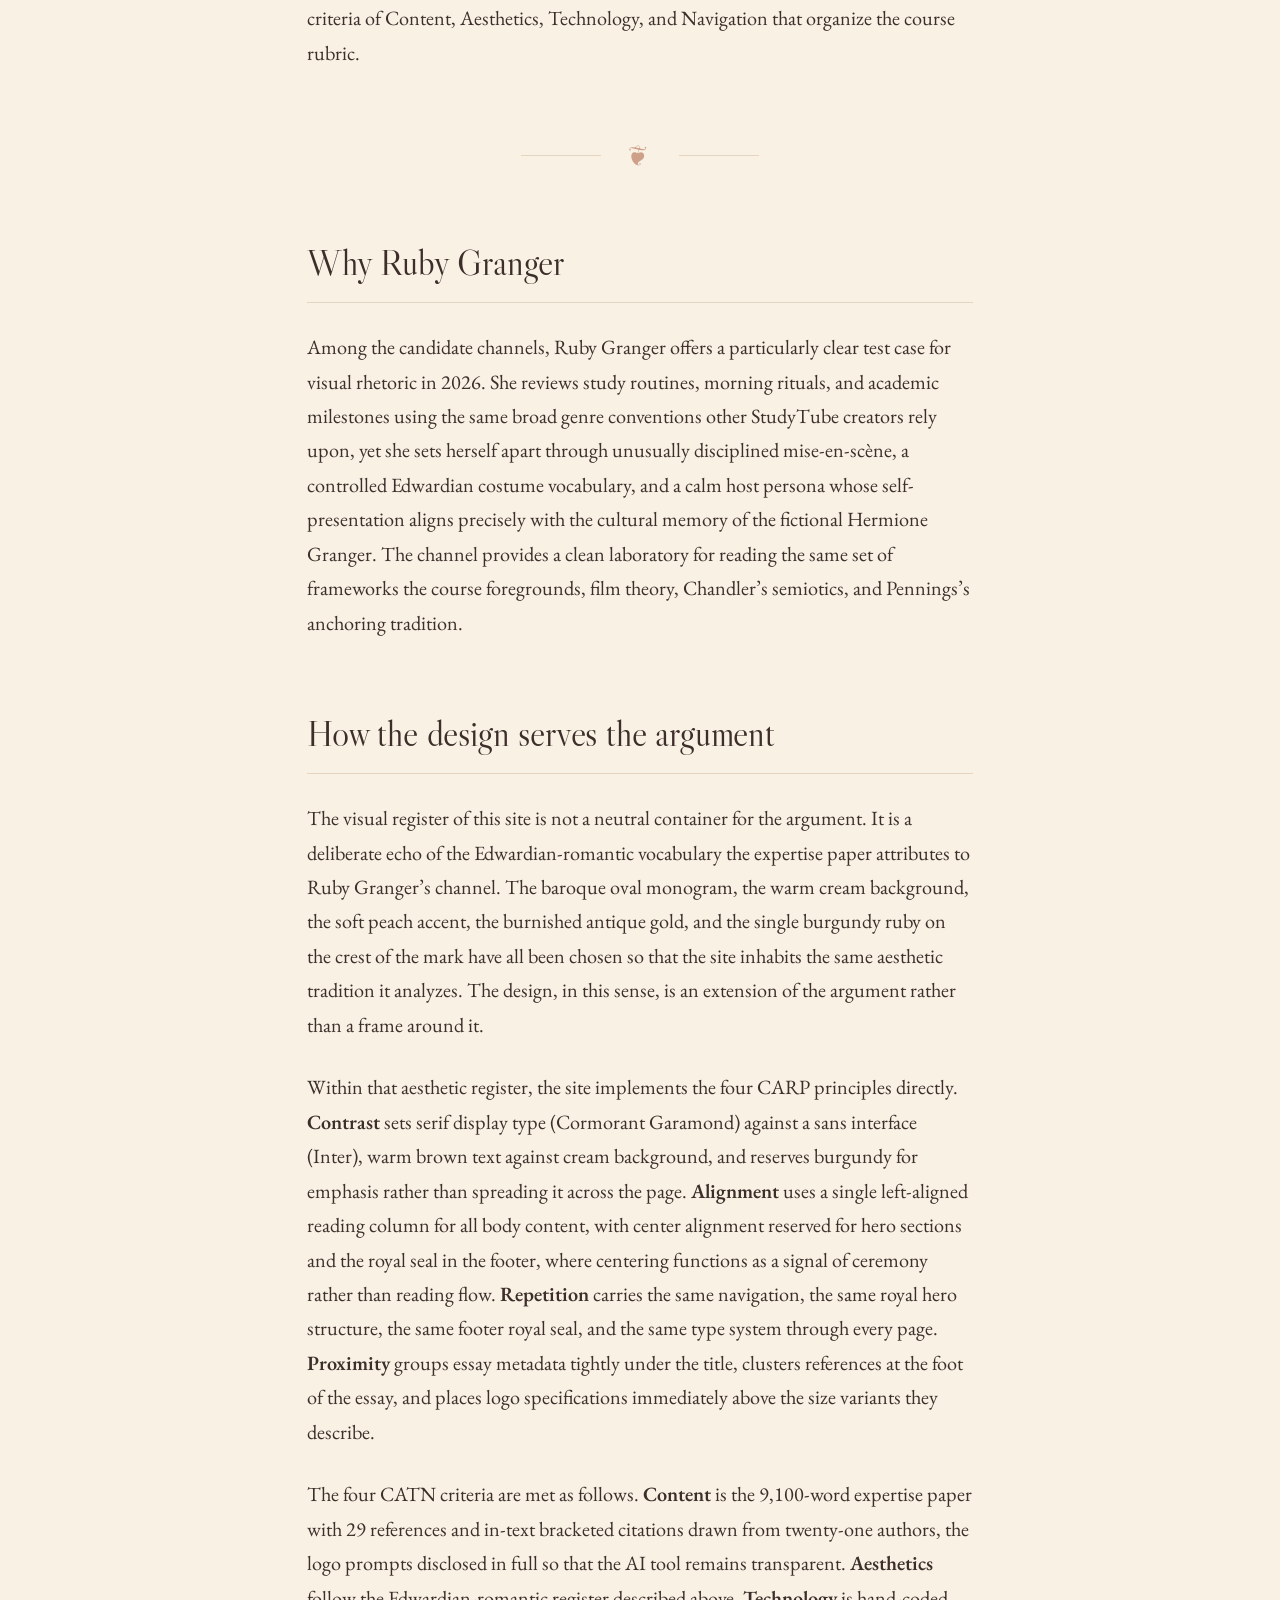
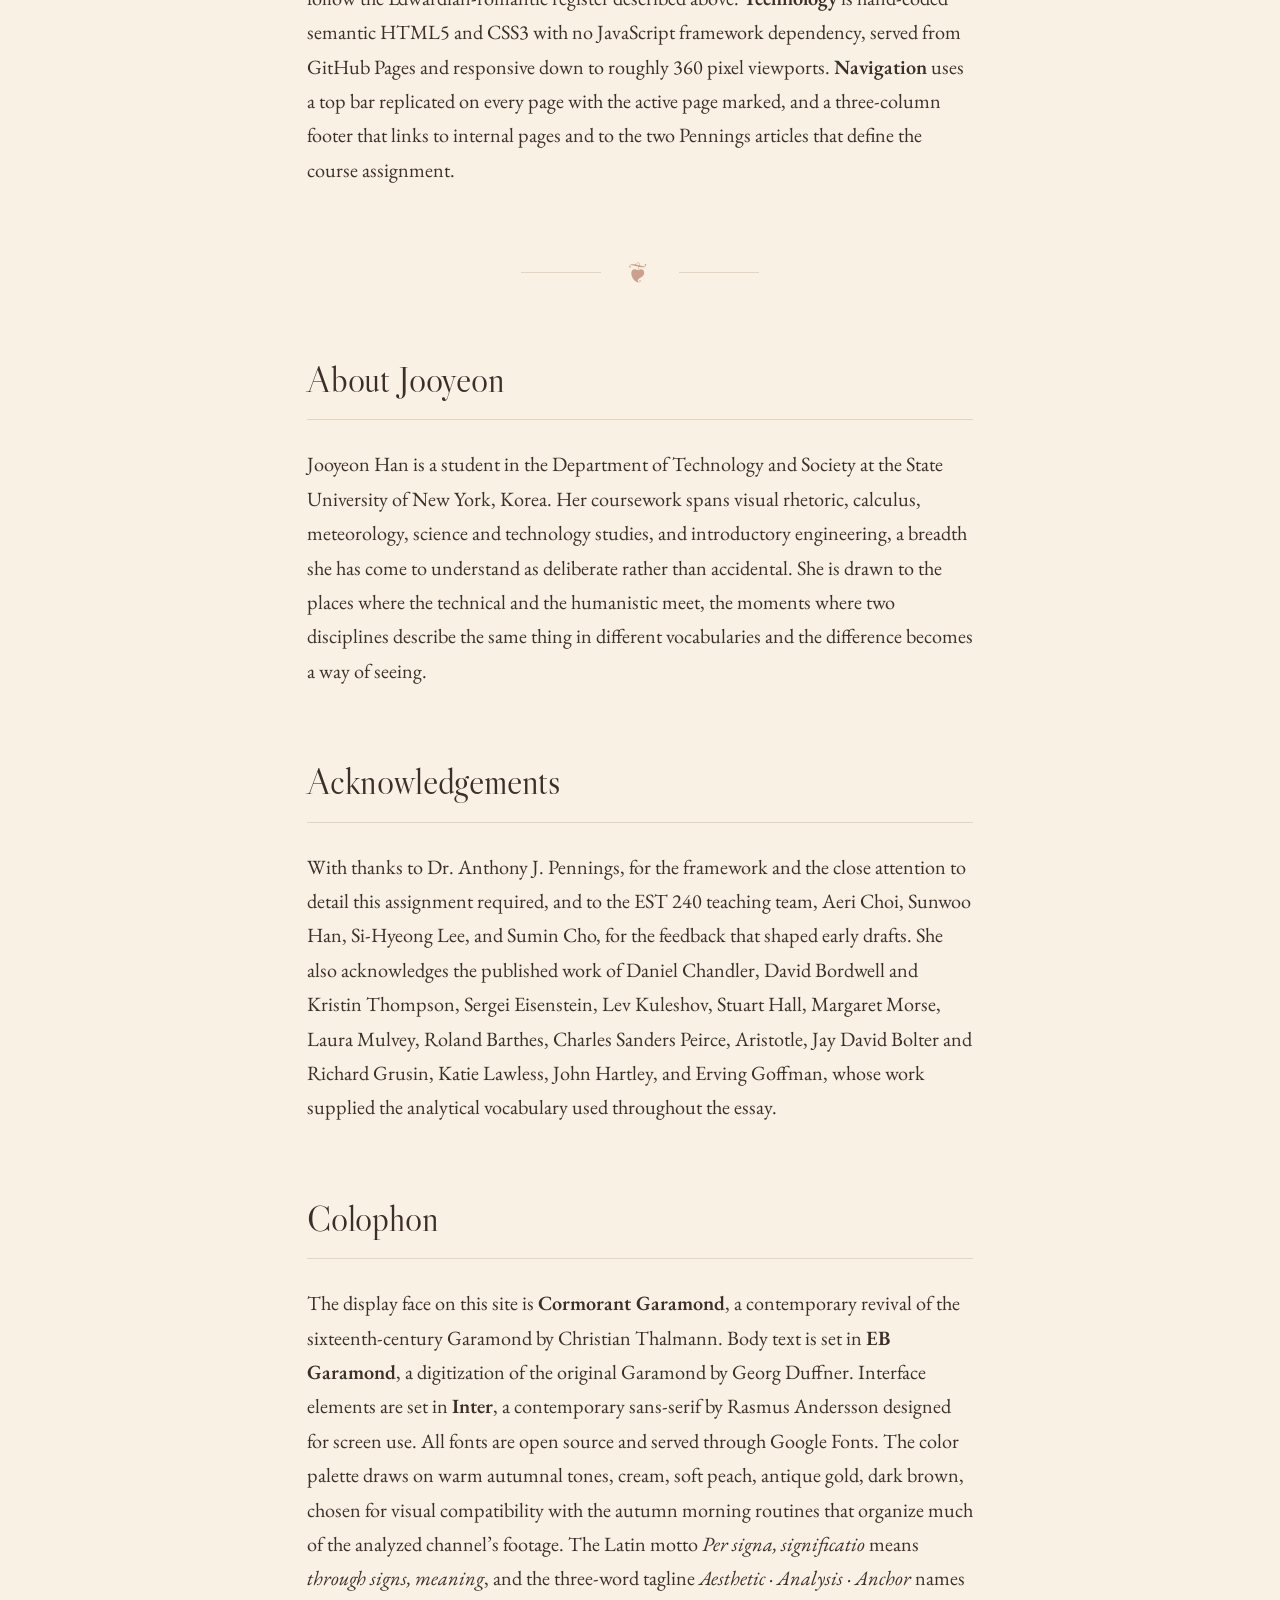
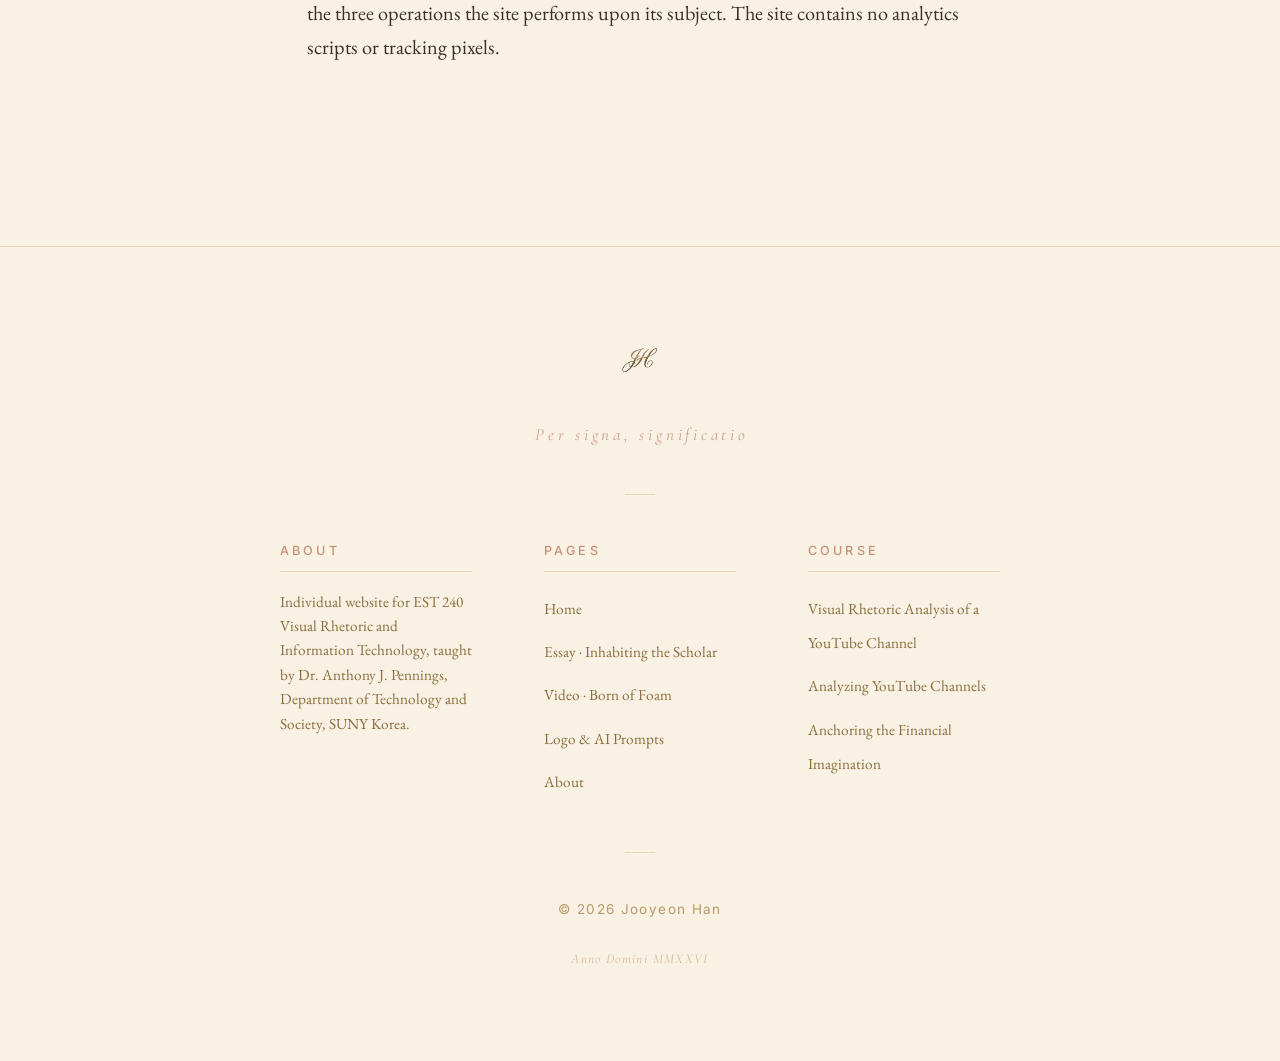
==== commit cad390b6: "Add files via upload" ====
--- a/about.html
+++ b/about.html
@@ -22,6 +22,7 @@
     <ul class="nav-menu">
       <li><a href="index.html" class="nav-link">Home</a></li>
       <li><a href="essay.html" class="nav-link">Essay</a></li>
+      <li><a href="video.html" class="nav-link">Video</a></li>
       <li><a href="logo.html" class="nav-link">Logo</a></li>
       <li><a href="about.html" class="nav-link active">About</a></li>
     </ul>
@@ -113,6 +114,7 @@
         <ul class="footer-list">
           <li><a href="index.html">Home</a></li>
           <li><a href="essay.html">Essay &middot; Inhabiting the Scholar</a></li>
+          <li><a href="video.html">Video &middot; Born of Foam</a></li>
           <li><a href="logo.html">Logo &amp; AI Prompts</a></li>
           <li><a href="about.html">About</a></li>
         </ul>
--- a/style.css
+++ b/style.css
@@ -266,7 +266,7 @@
 .nav {
   background: var(--bg-elevated);
   border-bottom: 1px solid var(--border);
-  padding: var(--space-sm) 0;
+  padding: 0;
   position: sticky;
   top: 0;
   z-index: 100;
@@ -1008,11 +1008,11 @@
 
 /* ===== Nav mark (small icon in nav) ===== */
 .nav-mark {
-  width: 32px;
-  height: 32px;
+  width: 60px;
+  height: 60px;
   margin-right: 0;
   vertical-align: middle;
-  display: inline-block;
+  display: block;
   opacity: 0.85;
   transition: opacity 0.3s ease;
 }
@@ -1589,9 +1589,9 @@
 
 /* ===== Nav Mark Image (Simple navbar logo, Pennings feedback) ===== */
 .nav-mark {
-  height: 32px;
+  height: 60px;
   width: auto;
-  display: inline-block;
+  display: block;
   vertical-align: middle;
   transition: opacity 0.2s ease;
 }
@@ -1611,7 +1611,7 @@
 
 @media (max-width: 768px) {
   .nav-mark {
-    height: 28px;
+    height: 48px;
   }
   
   .footer-mark {
